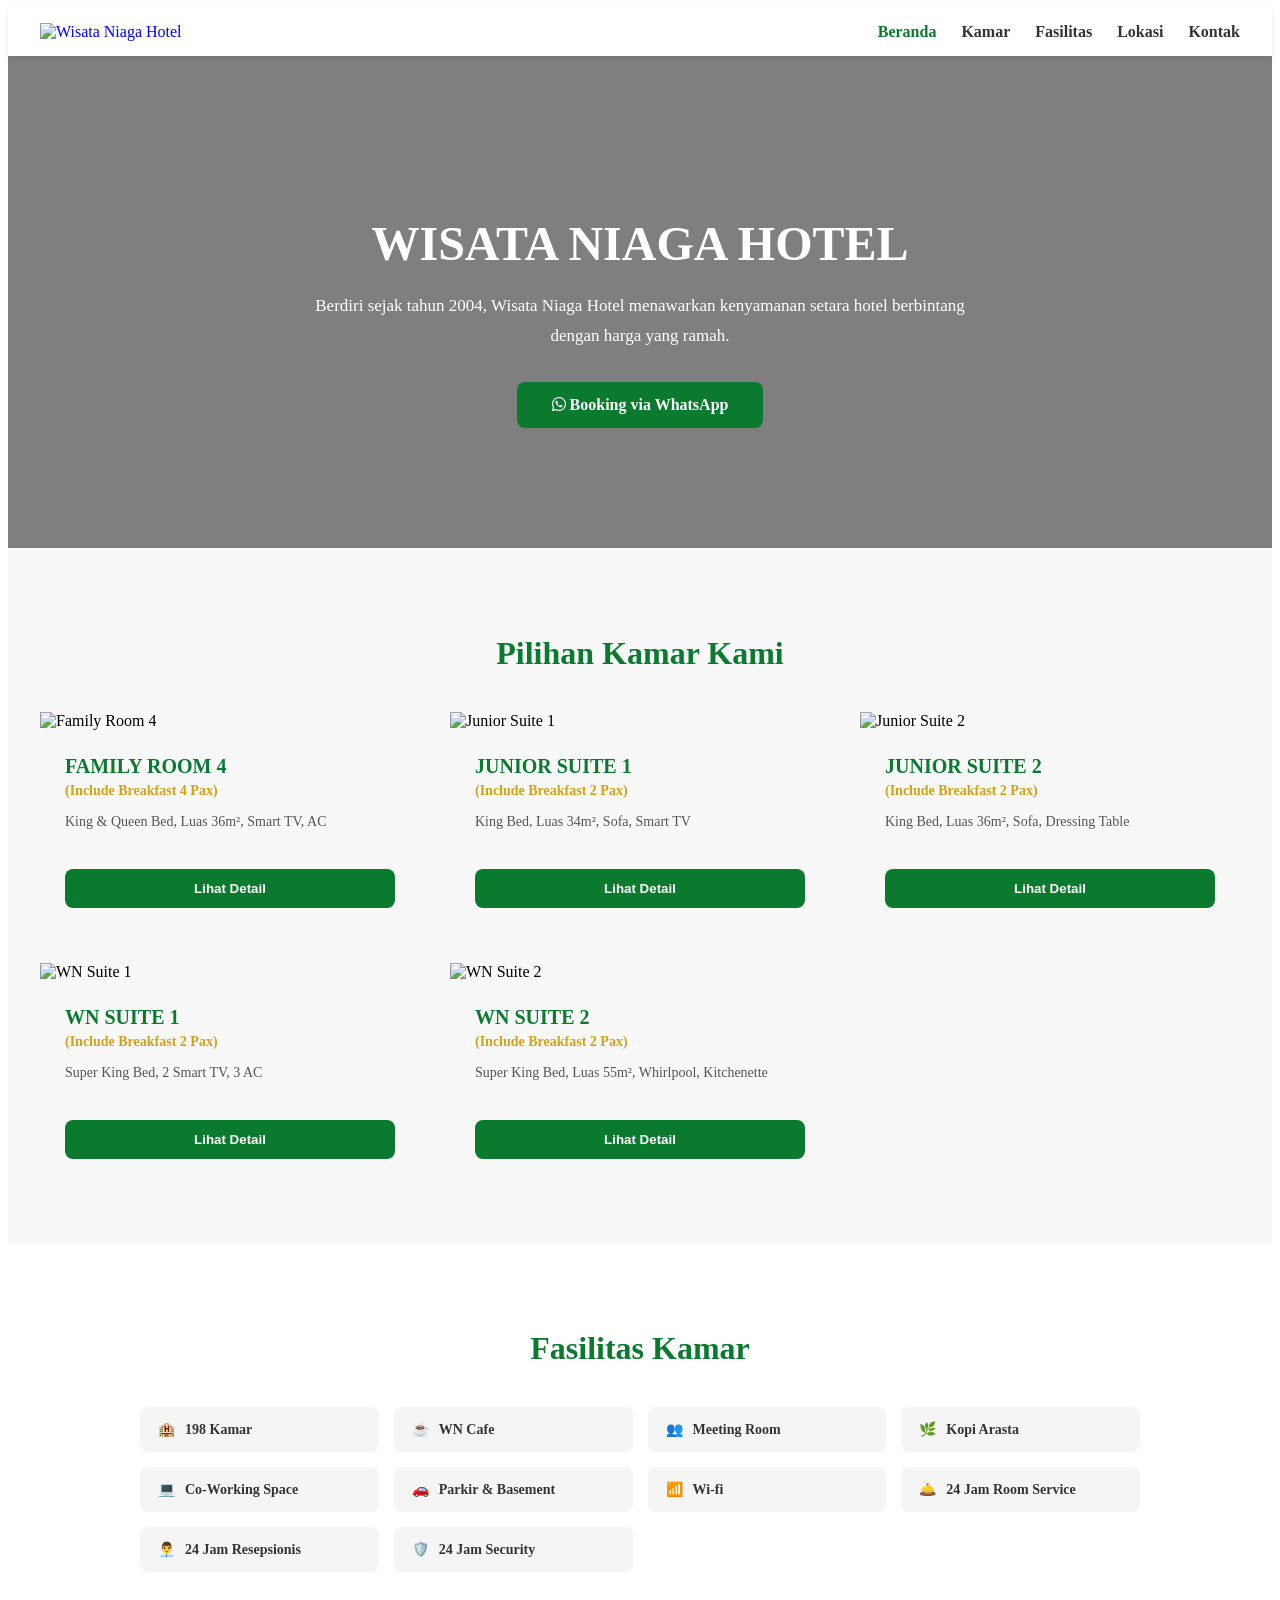
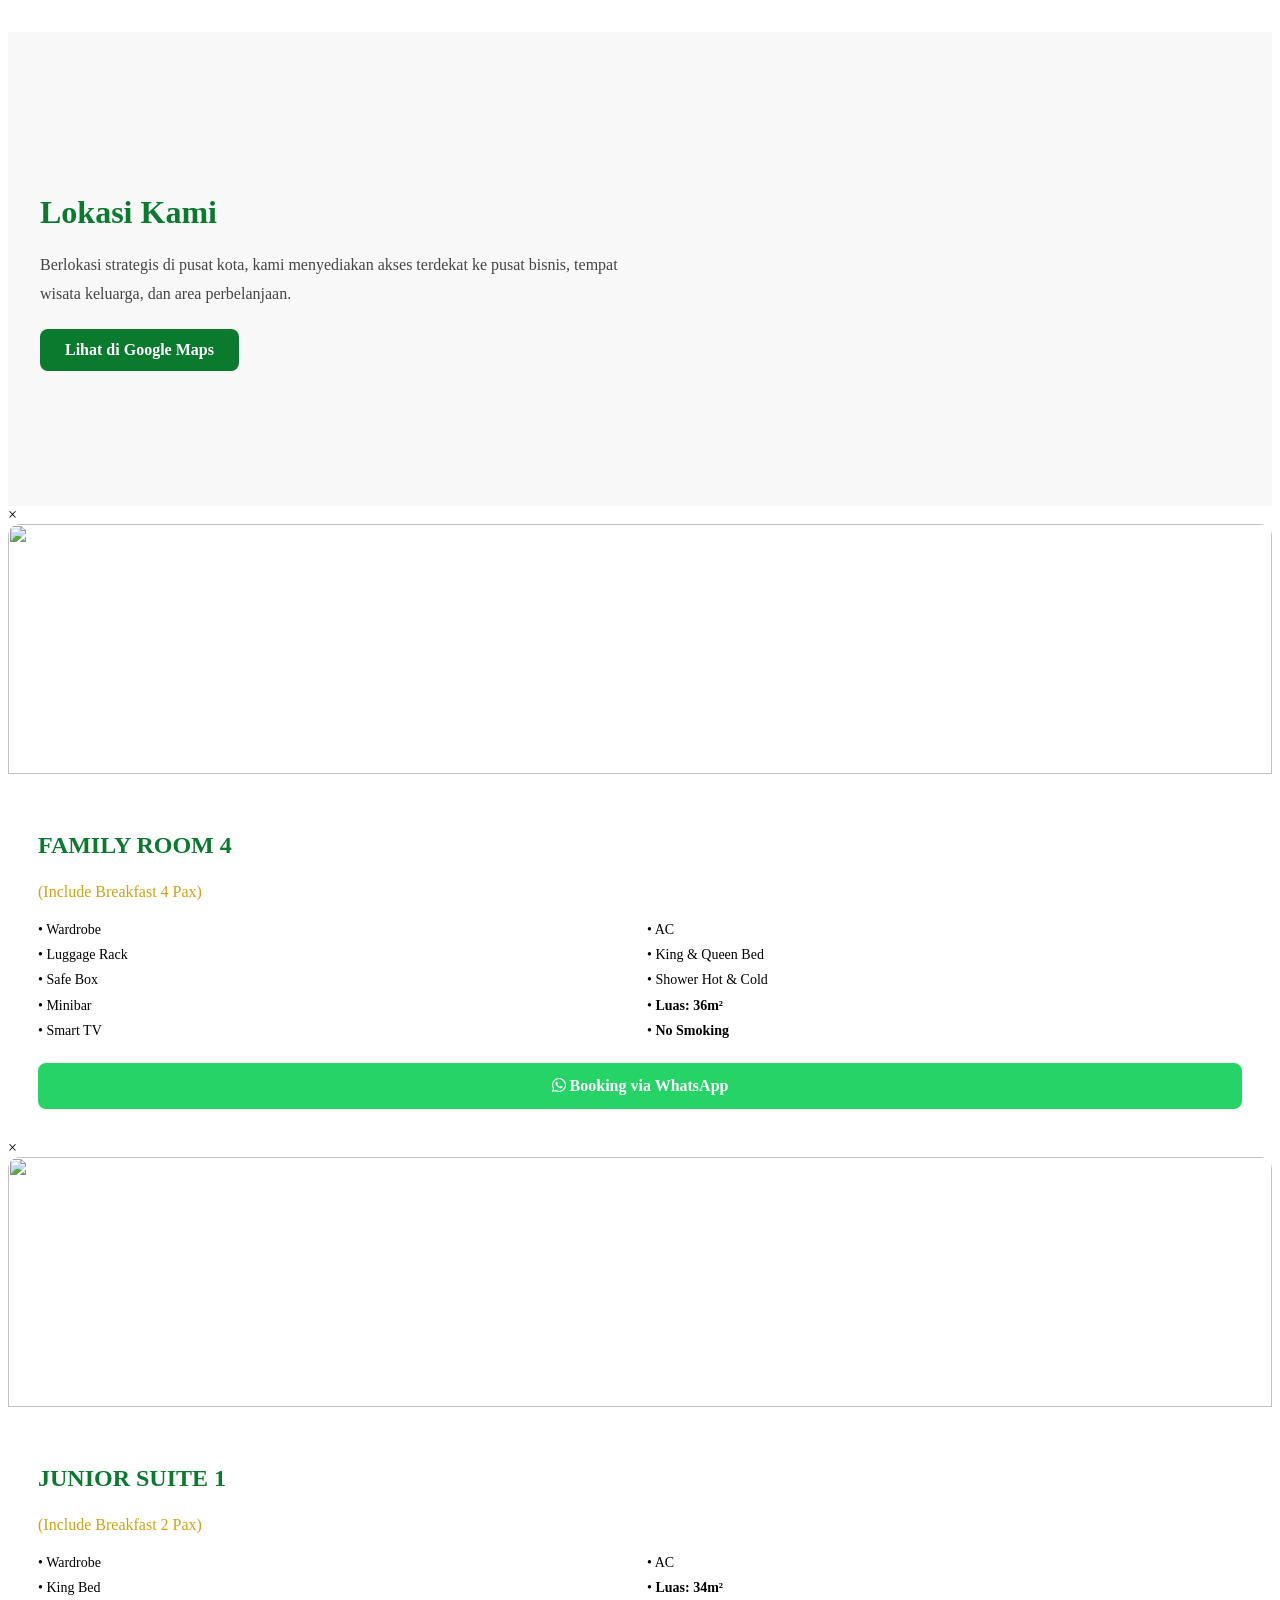
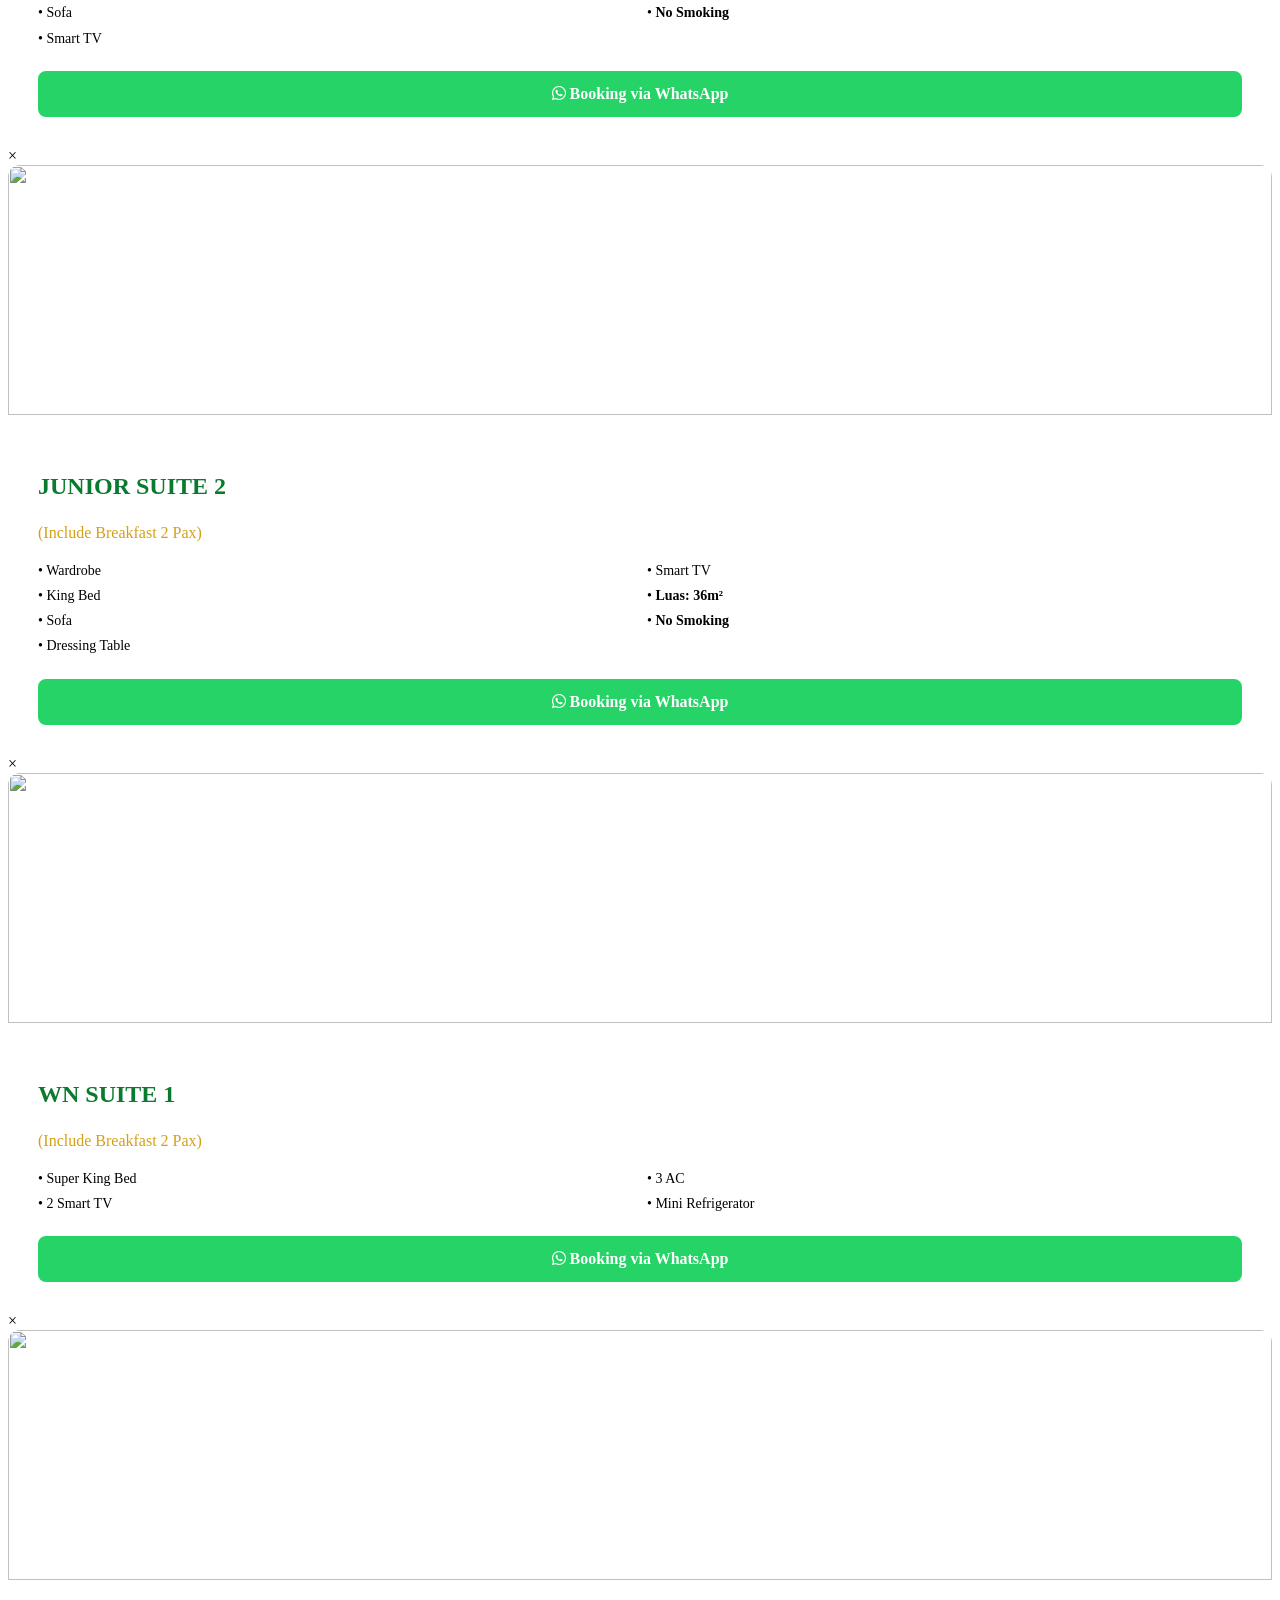
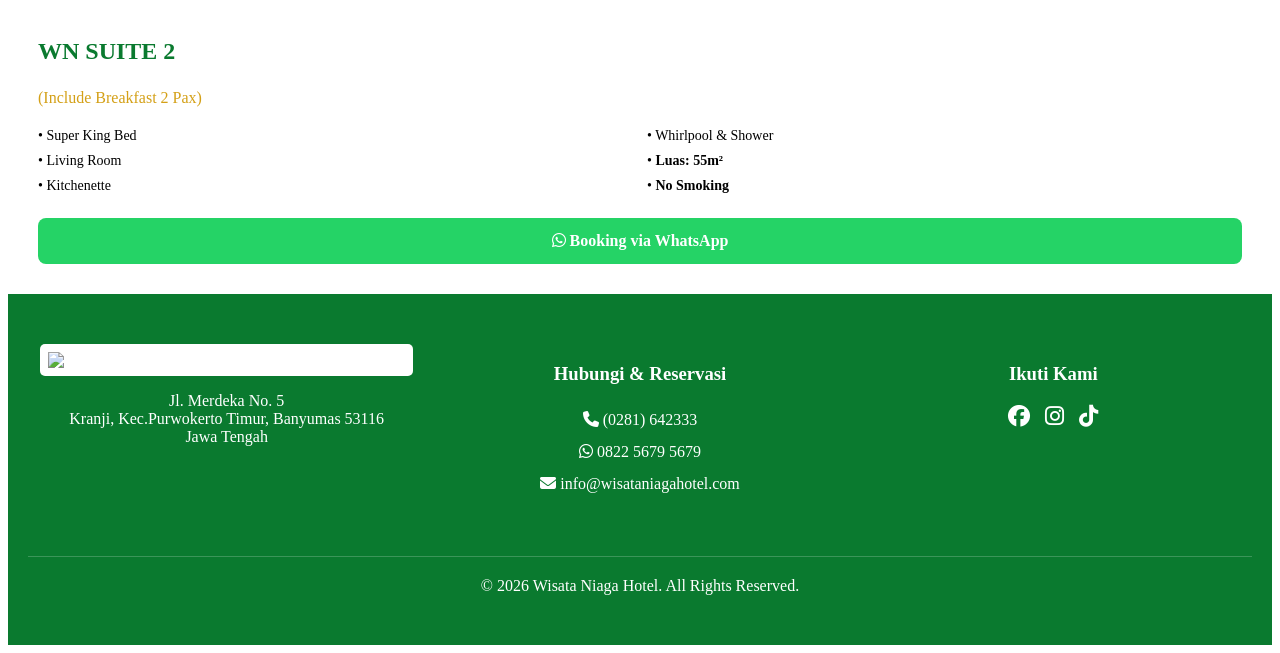
==== index.html @ e91b9d84 "Add files via upload" ====
<!DOCTYPE html>
<html lang="id">
<head>
<link rel="canonical" href="https://wisataniagahotel.com/" />
<meta name="description" content="Wisata Niaga Hotel Purwokerto - Penginapan nyaman di pusat kota. Booking langsung harga terbaik.">
<meta name="keywords" content="hotel purwokerto, penginapan purwokerto, wisata niaga hotel, hotel banyumas">
<meta name="geo.region" content="ID-JT" />
<meta name="geo.placename" content="Purwokerto, Banyumas" />
<meta charset="UTF-8">
<meta name="viewport" content="width=device-width, initial-scale=1.0">
<title>Wisata Niaga Hotel - Purwokerto</title>

<!-- CSS EXTERNAL -->
<link rel="stylesheet" href="css/style.css">
<link rel="stylesheet" href="https://cdnjs.cloudflare.com/ajax/libs/font-awesome/6.5.0/css/all.min.css">
<link href="https://fonts.googleapis.com/css2?family=Poppins:wght@400;600;700&display=swap" rel="stylesheet">

<script type="application/ld+json">
{
  "@context": "https://schema.org",
  "@type": "Hotel",
  "name": "Wisata Niaga Hotel",
  "url": "https://wisataniagahotel.com",
  "telephone": "+62-0281-642-333",
  "image": "https://wisataniagahotel.com/images/hero.jpg",
  "address": {
    "@type": "PostalAddress",
    "postalCode": "53116",
    "addressLocality": "Purwokerto",
    "addressRegion": "Banyumas",
    "addressCountry": "ID"
  }
}
</script>
</head>
<body>

<!-- HEADER -->
<header style="background:#fff; box-shadow:0 2px 5px rgba(0,0,0,0.1); padding:15px 20px; position:sticky; top:0; z-index:999;">
  <div style="max-width:1200px; margin:auto; display:flex; align-items:center; justify-content:space-between;">
    <a href="#beranda" style="display:flex; align-items:center; text-decoration:none;">
      <img src="images/logo-wisataniaga.png" alt="Wisata Niaga Hotel" style="max-height:55px;">
    </a>
    <nav style="display:flex; gap:25px; flex-wrap:wrap;">
      <a href="#beranda" style="color:#0a7a2f; text-decoration:none; font-weight:600;">Beranda</a>
      <a href="#kamar" style="color:#333; text-decoration:none; font-weight:600;">Kamar</a>
      <a href="#fasilitas" style="color:#333; text-decoration:none; font-weight:600;">Fasilitas</a>
      <a href="#lokasi" style="color:#333; text-decoration:none; font-weight:600;">Lokasi</a>
      <a href="#kontak" style="color:#333; text-decoration:none; font-weight:600;">Kontak</a>
    </nav>
  </div>
</header>

<!-- HERO -->
<section id="beranda" style="background:url('images/hero.jpg') center/cover no-repeat; padding:120px 20px; color:#fff; text-align:center; position:relative;">
  <div style="position:absolute; top:0; left:0; width:100%; height:100%; background:rgba(0,0,0,0.5);"></div>
  <div style="max-width:900px; margin:auto; position:relative; z-index:1;">
    <h1 style="font-size:48px; font-weight:800; margin-bottom:20px;">WISATA NIAGA HOTEL</h1>
    <p style="font-size:17px; line-height:1.8; margin-bottom:30px; max-width:700px; margin-left:auto; margin-right:auto;">
      Berdiri sejak tahun 2004, Wisata Niaga Hotel menawarkan kenyamanan setara hotel berbintang dengan harga yang ramah.
	</p>
    <a href="https://wa.me/6282256795679?text=Halo%20Wisata%20Niaga%20Hotel%2C%20saya%20mau%20booking%20kamar." 
       target="_blank" style="display:inline-block; background:#0a7a2f; color:#fff; padding:14px 35px; border-radius:8px; text-decoration:none; font-weight:700; font-size:16px;">
       <i class="fab fa-whatsapp"></i> Booking via WhatsApp
    </a>
  </div>
</section>

<!-- PILIHAN KAMAR -->
<section id="kamar" style="padding:60px 20px; background:#f8f8f8;">
  <div style="max-width:1200px; margin:auto;">
    <h2 style="text-align:center; color:#0a7a2f; font-size:32px; margin-bottom:40px; font-weight:700;">Pilihan Kamar Kami</h2>
    <div style="display:grid; grid-template-columns:repeat(auto-fit, minmax(280px, 1fr)); gap:30px;">
      
      <div class="room-card">
        <img src="images/kamar-family.jpg" alt="Family Room 4" style="width:100%; height:220px; object-fit:cover;">
        <div style="padding:25px; flex:1;"><h3 style="color:#0a7a2f; font-size:20px; margin:0 0 5px;">FAMILY ROOM 4</h3><p style="color:#d4a017; font-size:14px; margin:0 0 15px; font-weight:600;">(Include Breakfast 4 Pax)</p><p style="font-size:14px; color:#555;">King & Queen Bed, Luas 36m², Smart TV, AC</p></div>
        <div style="padding:0 25px 25px;"><button onclick="openPopup('popup-family')" style="width:100%; background:#0a7a2f; color:#fff; padding:12px; border:none; border-radius:8px; font-weight:700; cursor:pointer;">Lihat Detail</button></div>
      </div>

      <div class="room-card">
        <img src="images/kamar-junior1.jpg" alt="Junior Suite 1" style="width:100%; height:220px; object-fit:cover;">
        <div style="padding:25px; flex:1;"><h3 style="color:#0a7a2f; font-size:20px; margin:0 0 5px;">JUNIOR SUITE 1</h3><p style="color:#d4a017; font-size:14px; margin:0 0 15px; font-weight:600;">(Include Breakfast 2 Pax)</p><p style="font-size:14px; color:#555;">King Bed, Luas 34m², Sofa, Smart TV</p></div>
        <div style="padding:0 25px 25px;"><button onclick="openPopup('popup-junior1')" style="width:100%; background:#0a7a2f; color:#fff; padding:12px; border:none; border-radius:8px; font-weight:700; cursor:pointer;">Lihat Detail</button></div>
      </div>

      <div class="room-card">
        <img src="images/kamar-junior2.jpg" alt="Junior Suite 2" style="width:100%; height:220px; object-fit:cover;">
        <div style="padding:25px; flex:1;"><h3 style="color:#0a7a2f; font-size:20px; margin:0 0 5px;">JUNIOR SUITE 2</h3><p style="color:#d4a017; font-size:14px; margin:0 0 15px; font-weight:600;">(Include Breakfast 2 Pax)</p><p style="font-size:14px; color:#555;">King Bed, Luas 36m², Sofa, Dressing Table</p></div>
        <div style="padding:0 25px 25px;"><button onclick="openPopup('popup-junior2')" style="width:100%; background:#0a7a2f; color:#fff; padding:12px; border:none; border-radius:8px; font-weight:700; cursor:pointer;">Lihat Detail</button></div>
      </div>

      <div class="room-card">
        <img src="images/kamar-wnsuite.jpg" alt="WN Suite 1" style="width:100%; height:220px; object-fit:cover;">
        <div style="padding:25px; flex:1;"><h3 style="color:#0a7a2f; font-size:20px; margin:0 0 5px;">WN SUITE 1</h3><p style="color:#d4a017; font-size:14px; margin:0 0 15px; font-weight:600;">(Include Breakfast 2 Pax)</p><p style="font-size:14px; color:#555;">Super King Bed, 2 Smart TV, 3 AC</p></div>
        <div style="padding:0 25px 25px;"><button onclick="openPopup('popup-wnsuite')" style="width:100%; background:#0a7a2f; color:#fff; padding:12px; border:none; border-radius:8px; font-weight:700; cursor:pointer;">Lihat Detail</button></div>
      </div>

      <div class="room-card">
        <img src="images/kamar-wnsuite2.jpg" alt="WN Suite 2" style="width:100%; height:220px; object-fit:cover;">
        <div style="padding:25px; flex:1;"><h3 style="color:#0a7a2f; font-size:20px; margin:0 0 5px;">WN SUITE 2</h3><p style="color:#d4a017; font-size:14px; margin:0 0 15px; font-weight:600;">(Include Breakfast 2 Pax)</p><p style="font-size:14px; color:#555;">Super King Bed, Luas 55m², Whirlpool, Kitchenette</p></div>
        <div style="padding:0 25px 25px;"><button onclick="openPopup('popup-wnsuite2')" style="width:100%; background:#0a7a2f; color:#fff; padding:12px; border:none; border-radius:8px; font-weight:700; cursor:pointer;">Lihat Detail</button></div>
      </div>

    </div>
  </div>
</section>

<!-- FASILITAS -->
<section id="fasilitas" style="padding:60px 20px; background:#fff;">
  <div style="max-width:1000px; margin:auto;">
    <h2 style="text-align:center; color:#0a7a2f; font-size:32px; margin-bottom:40px; font-weight:700;">Fasilitas Kamar</h2>
    <div style="display:grid; grid-template-columns:repeat(4, 1fr); gap:15px;">
      <div style="display:flex; align-items:center; gap:10px; background:#f5f5f5; padding:14px 18px; border-radius:8px; font-size:14px; font-weight:600; color:#333;"><span>🏨</span> 198 Kamar</div>
      <div style="display:flex; align-items:center; gap:10px; background:#f5f5f5; padding:14px 18px; border-radius:8px; font-size:14px; font-weight:600; color:#333;"><span>☕</span> WN Cafe</div>
      <div style="display:flex; align-items:center; gap:10px; background:#f5f5f5; padding:14px 18px; border-radius:8px; font-size:14px; font-weight:600; color:#333;"><span>👥</span> Meeting Room</div>
      <div style="display:flex; align-items:center; gap:10px; background:#f5f5f5; padding:14px 18px; border-radius:8px; font-size:14px; font-weight:600; color:#333;"><span>🌿</span> Kopi Arasta</div>
      <div style="display:flex; align-items:center; gap:10px; background:#f5f5f5; padding:14px 18px; border-radius:8px; font-size:14px; font-weight:600; color:#333;"><span>💻</span> Co-Working Space</div>
      <div style="display:flex; align-items:center; gap:10px; background:#f5f5f5; padding:14px 18px; border-radius:8px; font-size:14px; font-weight:600; color:#333;"><span>🚗</span> Parkir & Basement</div>
      <div style="display:flex; align-items:center; gap:10px; background:#f5f5f5; padding:14px 18px; border-radius:8px; font-size:14px; font-weight:600; color:#333;"><span>📶</span> Wi-fi</div>
      <div style="display:flex; align-items:center; gap:10px; background:#f5f5f5; padding:14px 18px; border-radius:8px; font-size:14px; font-weight:600; color:#333;"><span>🛎️</span> 24 Jam Room Service</div>
      <div style="display:flex; align-items:center; gap:10px; background:#f5f5f5; padding:14px 18px; border-radius:8px; font-size:14px; font-weight:600; color:#333;"><span>👨‍💼</span> 24 Jam Resepsionis</div>
      <div style="display:flex; align-items:center; gap:10px; background:#f5f5f5; padding:14px 18px; border-radius:8px; font-size:14px; font-weight:600; color:#333;"><span>🛡️</span> 24 Jam Security</div>
    </div>
  </div>
</section>

<!-- LOKASI -->
<section id="lokasi" style="padding:60px 20px; background:#f8f8f8;">
  <div style="max-width:1200px; margin:auto; display:flex; align-items:center; gap:40px; flex-wrap:wrap;">
    <div style="flex:1; min-width:300px;">
      <h2 style="color:#0a7a2f; font-size:32px; margin-bottom:20px; font-weight:700;">Lokasi Kami</h2>
      <p style="color:#444; font-size:16px; line-height:1.8; margin-bottom:20px;">
        Berlokasi strategis di pusat kota, kami menyediakan akses terdekat ke pusat bisnis, tempat wisata keluarga, dan area perbelanjaan.
      </p>
      <a href="https://maps.google.com/?q=Wisata+Niaga+Hotel+Purwokerto" target="_blank" 
         style="display:inline-block; background:#0a7a2f; color:#fff; padding:12px 25px; border-radius:8px; text-decoration:none; font-weight:700;">Lihat di Google Maps</a>
    </div>
    <div style="flex:1; min-width:300px;">
      <iframe 
        src="https://www.google.com/maps/embed?pb=!1m18!1m12!1m3!1d3956.361108291931!2d109.23670399999!3d-7.4252298!2m3!1f0!2f0!3f0!3m2!1i1024!2i768!4f13.1!3m3!1m2!1s0x2e655e8838fc674f%3A0xc37196ebd9e1387b!2sWisata%20Niaga%20Hotel!5e0!3m2!1sen!2sid!4v1784029797541!5m2!1sen!2sid" 
        width="100%" height="350" style="border:0; border-radius:12px;" allowfullscreen loading="lazy">
      </iframe>
    </div>
  </div>
</section>

<!-- POPUP KAMAR -->
<div id="popup-family" class="room-popup"><div class="room-popup-content"><span class="close-btn" onclick="closePopup('popup-family')">&times;</span><img src="images/kamar-family.jpg" style="width:100%; height:250px; object-fit:cover; border-radius:12px 12px 0 0;"><div style="padding:30px;"><h3 style="color:#0a7a2f; font-size:24px;">FAMILY ROOM 4</h3><p style="color:#d4a017;">(Include Breakfast 4 Pax)</p><ul style="list-style:none; padding:0; columns:2; font-size:14px; line-height:1.8;"><li>• Wardrobe</li><li>• Luggage Rack</li><li>• Safe Box</li><li>• Minibar</li><li>• Smart TV</li><li>• AC</li><li>• King & Queen Bed</li><li>• Shower Hot & Cold</li><li>• <b>Luas: 36m²</b></li><li>• <b>No Smoking</b></li></ul><a href="https://wa.me/6282256795679?text=Booking%20FAMILY%20ROOM%204" target="_blank" style="display:block; text-align:center; background:#25D366; color:#fff; padding:14px; border-radius:8px; text-decoration:none; font-weight:700; margin-top:20px;"><i class="fab fa-whatsapp"></i> Booking via WhatsApp</a></div></div></div>

<div id="popup-junior1" class="room-popup"><div class="room-popup-content"><span class="close-btn" onclick="closePopup('popup-junior1')">&times;</span><img src="images/kamar-junior1.jpg" style="width:100%; height:250px; object-fit:cover; border-radius:12px 12px 0 0;"><div style="padding:30px;"><h3 style="color:#0a7a2f; font-size:24px;">JUNIOR SUITE 1</h3><p style="color:#d4a017;">(Include Breakfast 2 Pax)</p><ul style="list-style:none; padding:0; columns:2; font-size:14px; line-height:1.8;"><li>• Wardrobe</li><li>• King Bed</li><li>• Sofa</li><li>• Smart TV</li><li>• AC</li><li>• <b>Luas: 34m²</b></li><li>• <b>No Smoking</b></li></ul><a href="https://wa.me/6282256795679?text=Booking%20JUNIOR%20SUITE%201" target="_blank" style="display:block; text-align:center; background:#25D366; color:#fff; padding:14px; border-radius:8px; text-decoration:none; font-weight:700; margin-top:20px;"><i class="fab fa-whatsapp"></i> Booking via WhatsApp</a></div></div></div>

<div id="popup-junior2" class="room-popup"><div class="room-popup-content"><span class="close-btn" onclick="closePopup('popup-junior2')">&times;</span><img src="images/kamar-junior2.jpg" style="width:100%; height:250px; object-fit:cover; border-radius:12px 12px 0 0;"><div style="padding:30px;"><h3 style="color:#0a7a2f; font-size:24px;">JUNIOR SUITE 2</h3><p style="color:#d4a017;">(Include Breakfast 2 Pax)</p><ul style="list-style:none; padding:0; columns:2; font-size:14px; line-height:1.8;"><li>• Wardrobe</li><li>• King Bed</li><li>• Sofa</li><li>• Dressing Table</li><li>• Smart TV</li><li>• <b>Luas: 36m²</b></li><li>• <b>No Smoking</b></li></ul><a href="https://wa.me/6282256795679?text=Booking%20JUNIOR%20SUITE%202" target="_blank" style="display:block; text-align:center; background:#25D366; color:#fff; padding:14px; border-radius:8px; text-decoration:none; font-weight:700; margin-top:20px;"><i class="fab fa-whatsapp"></i> Booking via WhatsApp</a></div></div></div>

<div id="popup-wnsuite" class="room-popup"><div class="room-popup-content"><span class="close-btn" onclick="closePopup('popup-wnsuite')">&times;</span><img src="images/kamar-wnsuite.jpg" style="width:100%; height:250px; object-fit:cover; border-radius:12px 12px 0 0;"><div style="padding:30px;"><h3 style="color:#0a7a2f; font-size:24px;">WN SUITE 1</h3><p style="color:#d4a017;">(Include Breakfast 2 Pax)</p><ul style="list-style:none; padding:0; columns:2; font-size:14px; line-height:1.8;"><li>• Super King Bed</li><li>• 2 Smart TV</li><li>• 3 AC</li><li>• Mini Refrigerator</li></ul><a href="https://wa.me/6282256795679?text=Booking%20WN%20SUITE%201" target="_blank" style="display:block; text-align:center; background:#25D366; color:#fff; padding:14px; border-radius:8px; text-decoration:none; font-weight:700; margin-top:20px;"><i class="fab fa-whatsapp"></i> Booking via WhatsApp</a></div></div></div>

<div id="popup-wnsuite2" class="room-popup"><div class="room-popup-content"><span class="close-btn" onclick="closePopup('popup-wnsuite2')">&times;</span><img src="images/kamar-wnsuite2.jpg" style="width:100%; height:250px; object-fit:cover; border-radius:12px 12px 0 0;"><div style="padding:30px;"><h3 style="color:#0a7a2f; font-size:24px;">WN SUITE 2</h3><p style="color:#d4a017;">(Include Breakfast 2 Pax)</p><ul style="list-style:none; padding:0; columns:2; font-size:14px; line-height:1.8;"><li>• Super King Bed</li><li>• Living Room</li><li>• Kitchenette</li><li>• Whirlpool & Shower</li><li>• <b>Luas: 55m²</b></li><li>• <b>No Smoking</b></li></ul><a href="https://wa.me/6282256795679?text=Booking%20WN%20SUITE%202" target="_blank" style="display:block; text-align:center; background:#25D366; color:#fff; padding:14px; border-radius:8px; text-decoration:none; font-weight:700; margin-top:20px;"><i class="fab fa-whatsapp"></i> Booking via WhatsApp</a></div></div></div>

<!-- FOOTER -->
<footer id="kontak" style="background:#0a7a2f; color:#fff; padding:50px 20px; text-align:center;">
  <div style="max-width:1200px; margin:auto; display:grid; grid-template-columns:repeat(auto-fit, minmax(250px, 1fr)); gap:40px; text-align:center;">
    <div>
      <img src="images/logo-wisataniaga.png" style="max-height:60px; margin:0 auto 15px; background:#fff; padding:8px; border-radius:5px; display:block;">
      <p>Jl. Merdeka No. 5<br>Kranji, Kec.Purwokerto Timur, Banyumas 53116<br>Jawa Tengah</p>
    </div>
    <div>
      <h3>Hubungi & Reservasi</h3>
      <p style="line-height:2;">
        <a href="tel:0281642333" style="color:#fff; text-decoration:none;"><i class="fas fa-phone"></i> (0281) 642333</a><br>
        <a href="https://wa.me/6282256795679?text=Halo%20Wisata%20Niaga%20Hotel" target="_blank" style="color:#fff; text-decoration:none;"><i class="fab fa-whatsapp"></i> 0822 5679 5679</a><br>
        <a href="mailto:info@wisataniagahotel.com" style="color:#fff; text-decoration:none;"><i class="fas fa-envelope"></i> info@wisataniagahotel.com</a>
      </p>
    </div>
    <div>
      <h3>Ikuti Kami</h3>
      <div style="display:flex; gap:15px; font-size:22px; justify-content:center;">
        <a href="https://www.facebook.com/share/18c9C1SMeD/" style="color:#fff;"><i class="fab fa-facebook"></i></a>
        <a href="https://www.instagram.com/wisataniagahotel?igsh=YXFkb3g4OTduOTZk" style="color:#fff;"><i class="fab fa-instagram"></i></a>
        <a href="https://www.tiktok.com/@wisataniaga.hotel" style="color:#fff;"><i class="fab fa-tiktok"></i></a>
      </div>
    </div>
  </div>
  <div style="text-align:center; margin-top:40px; padding-top:20px; border-top:1px solid rgba(255,255,255,0.2);">© 2026 Wisata Niaga Hotel. All Rights Reserved.</div>
</footer>

<!-- SCRIPT -->
<script>
function openPopup(id) { 
  document.getElementById(id).classList.add('active'); 
  document.body.style.overflow='hidden'; 
}
function closePopup(id) { 
  document.getElementById(id).classList.remove('active'); 
  document.body.style.overflow='auto'; 
}
window.onclick = function(event) { 
  if (event.target.classList.contains('room-popup')) { 
    event.target.classList.remove('active'); 
    document.body.style.overflow='auto'; 
  }
}
</script>
</body>
</html>
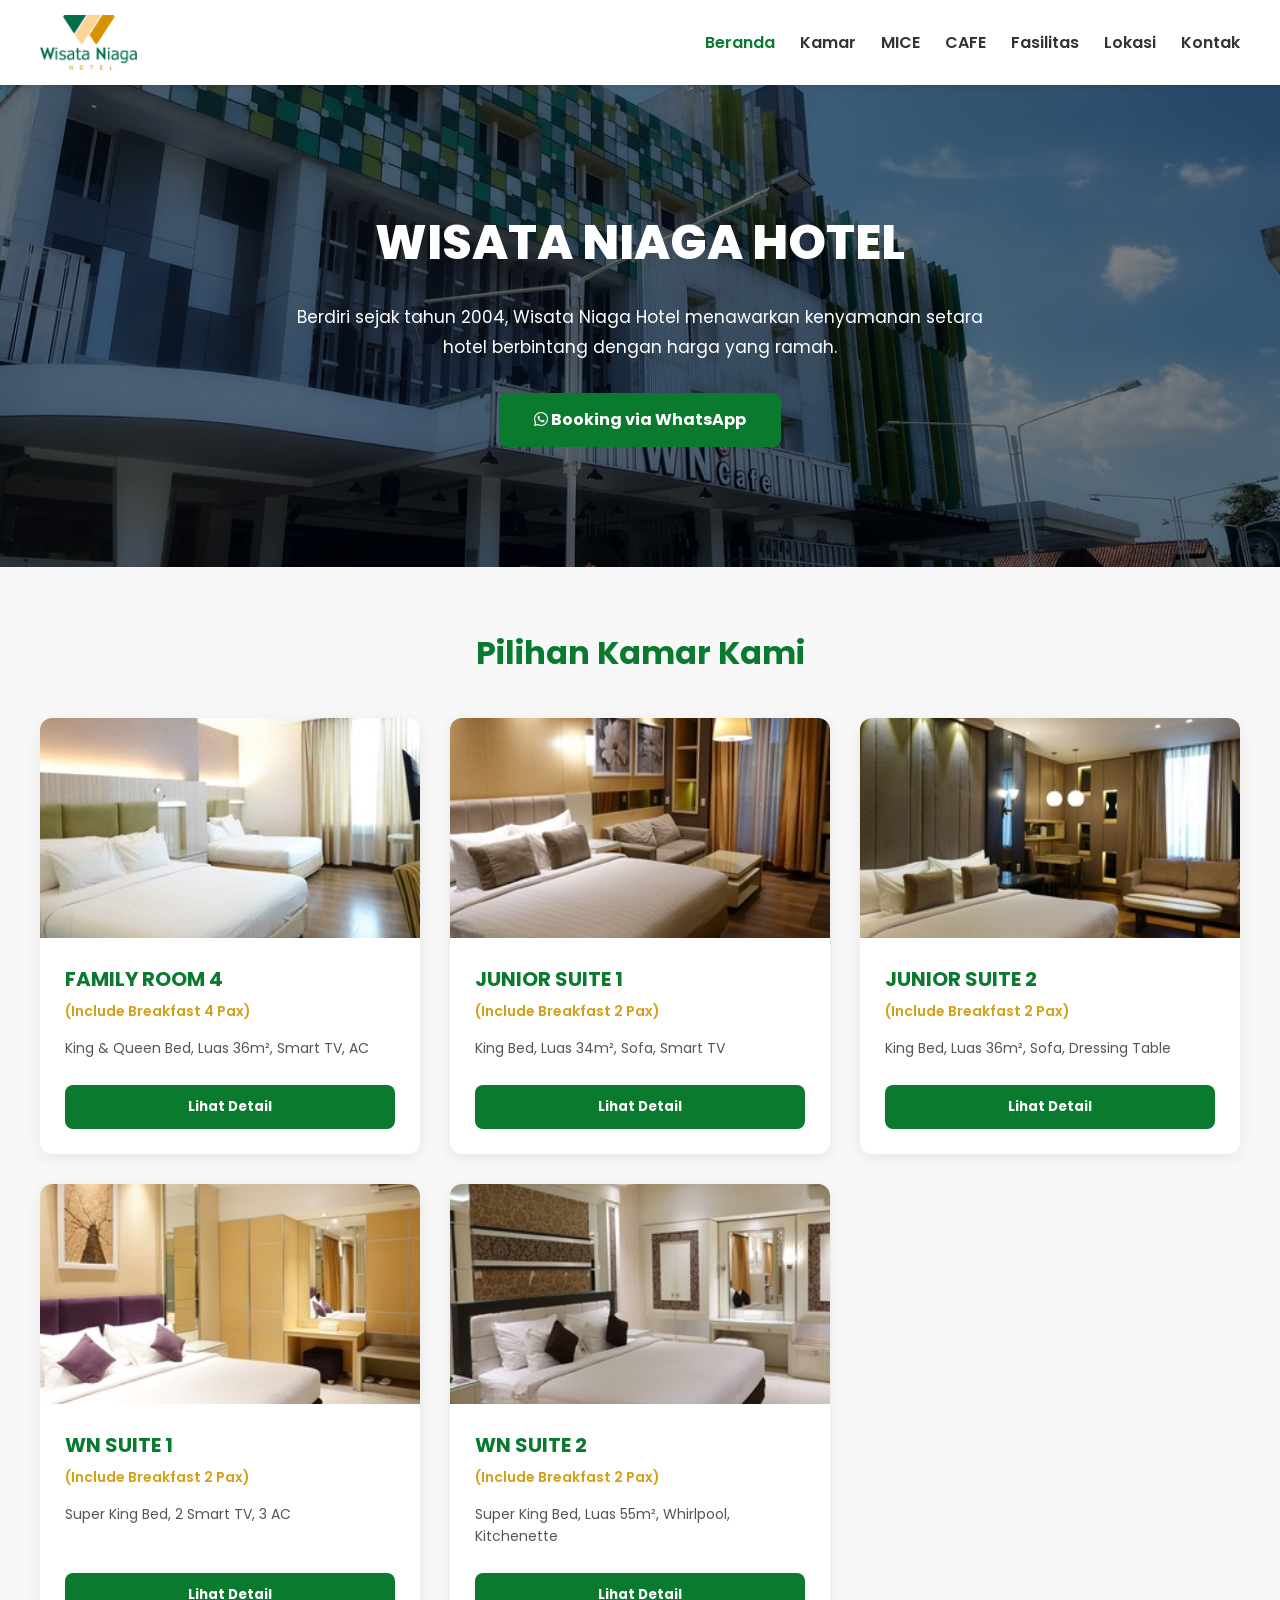
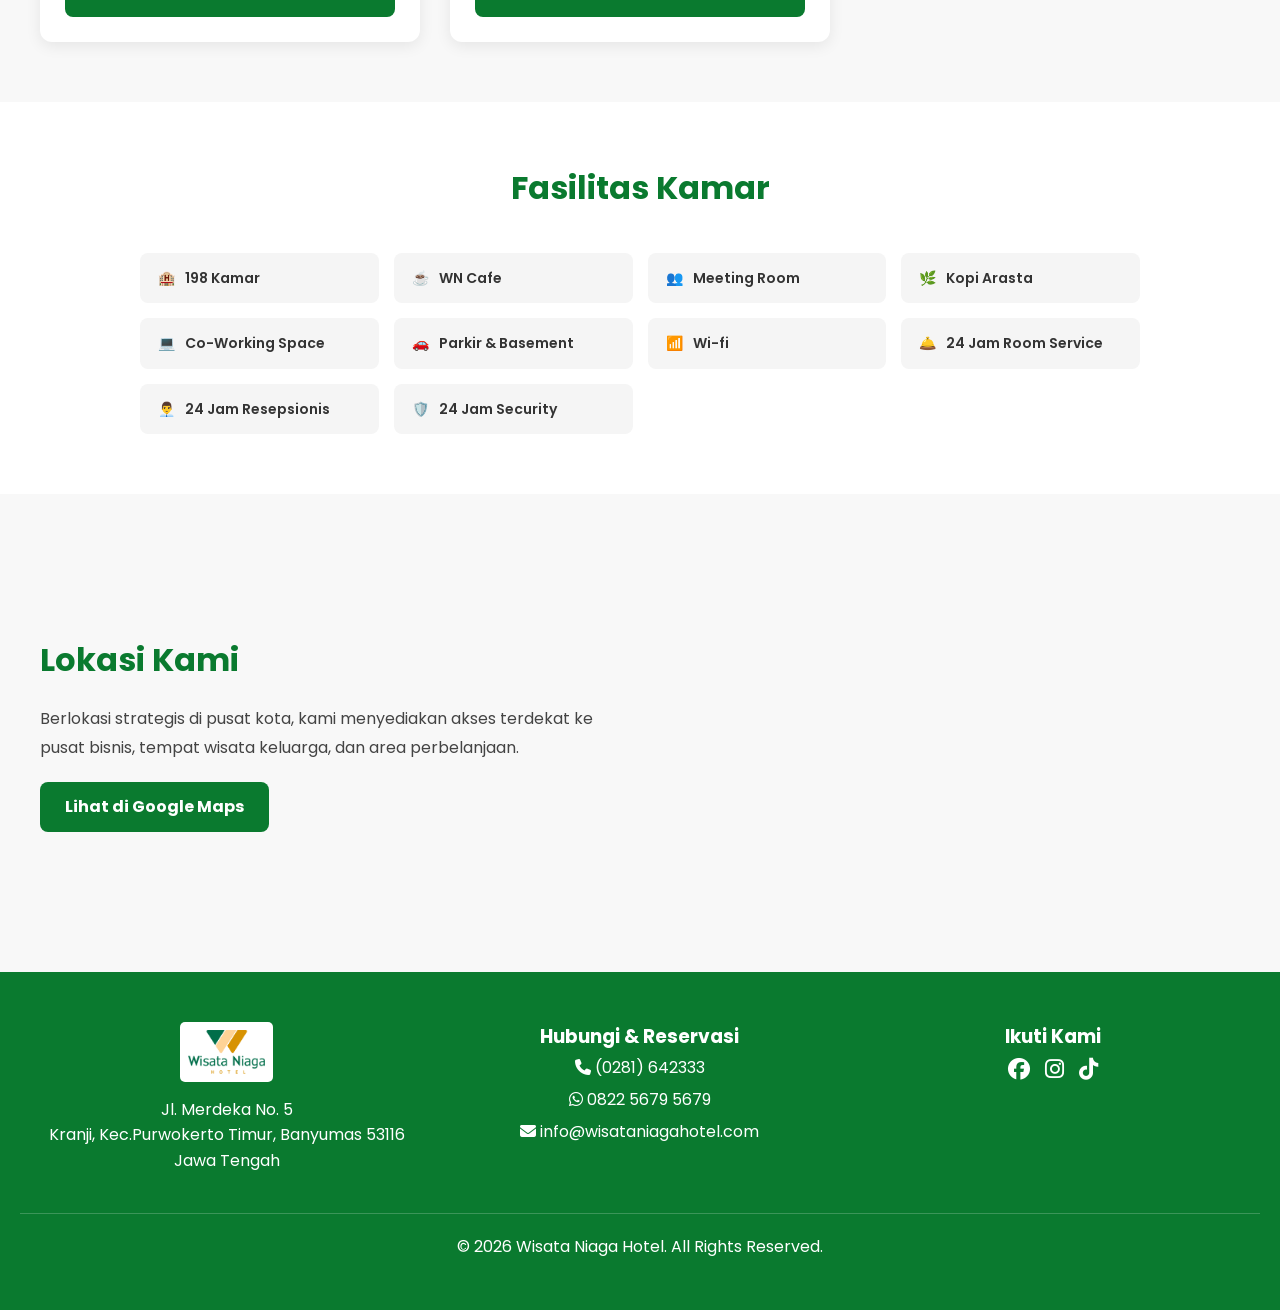
==== commit 572ba54e: "Add files via upload" ====
--- a/index.html
+++ b/index.html
@@ -44,6 +44,8 @@
     <nav style="display:flex; gap:25px; flex-wrap:wrap;">
       <a href="#beranda" style="color:#0a7a2f; text-decoration:none; font-weight:600;">Beranda</a>
       <a href="#kamar" style="color:#333; text-decoration:none; font-weight:600;">Kamar</a>
+      <a href="mice.html" style="color:#333; text-decoration:none; font-weight:600;">MICE</a>
+      <a href="cafe.html" style="color:#333; text-decoration:none; font-weight:600;">CAFE</a>
       <a href="#fasilitas" style="color:#333; text-decoration:none; font-weight:600;">Fasilitas</a>
       <a href="#lokasi" style="color:#333; text-decoration:none; font-weight:600;">Lokasi</a>
       <a href="#kontak" style="color:#333; text-decoration:none; font-weight:600;">Kontak</a>
--- a/css/style.css
+++ b/css/style.css
@@ -0,0 +1,50 @@
+/* VARIABEL WARNA */
+:root{
+  --hijau: #16a34a;
+  --hijau-tua: #0a7a2f;
+  --krem: #fefce8;
+  --abu: #475569;
+}
+
+*{margin:0;padding:0;box-sizing:border-box;font-family:'Poppins', sans-serif;}
+body{color:var(--abu);line-height:1.6;background:#fff;}
+.container{width:90%;max-width:1200px;margin:0 auto;}
+
+/* STYLE UNTUK INDEX.HTML YANG BARU */
+html { scroll-behavior: smooth; }
+
+.room-card { 
+  background:#fff; 
+  border-radius:12px; 
+  box-shadow:0 4px 15px rgba(0,0,0,0.08); 
+  overflow:hidden; 
+  display:flex; 
+  flex-direction:column; 
+  transition:0.3s; 
+}
+.room-card:hover { transform:translateY(-5px); }
+
+.room-popup { 
+  display:none; 
+  position:fixed; 
+  top:0; 
+  left:0; 
+  width:100%; 
+  height:100%; 
+  background:rgba(0,0,0,0.7); 
+  z-index:9999; 
+  align-items:center; 
+  justify-content:center; 
+  padding:20px; 
+}
+.room-popup.active { display:flex; }
+.room-popup-content { background:#fff; border-radius:12px; max-width:600px; width:100%; max-height:90vh; overflow-y:auto; position:relative; }
+.close-btn { position:absolute; top:15px; right:20px; font-size:28px; color:#999; cursor:pointer; }
+.close-btn:hover { color:var(--hijau-tua); }
+
+@media(max-width:992px){ 
+  #fasilitas div[style*="grid-template-columns"]{ grid-template-columns:repeat(2, 1fr) !important; }
+}
+@media(max-width:600px){ 
+  #fasilitas div[style*="grid-template-columns"]{ grid-template-columns:1fr !important; }
+}
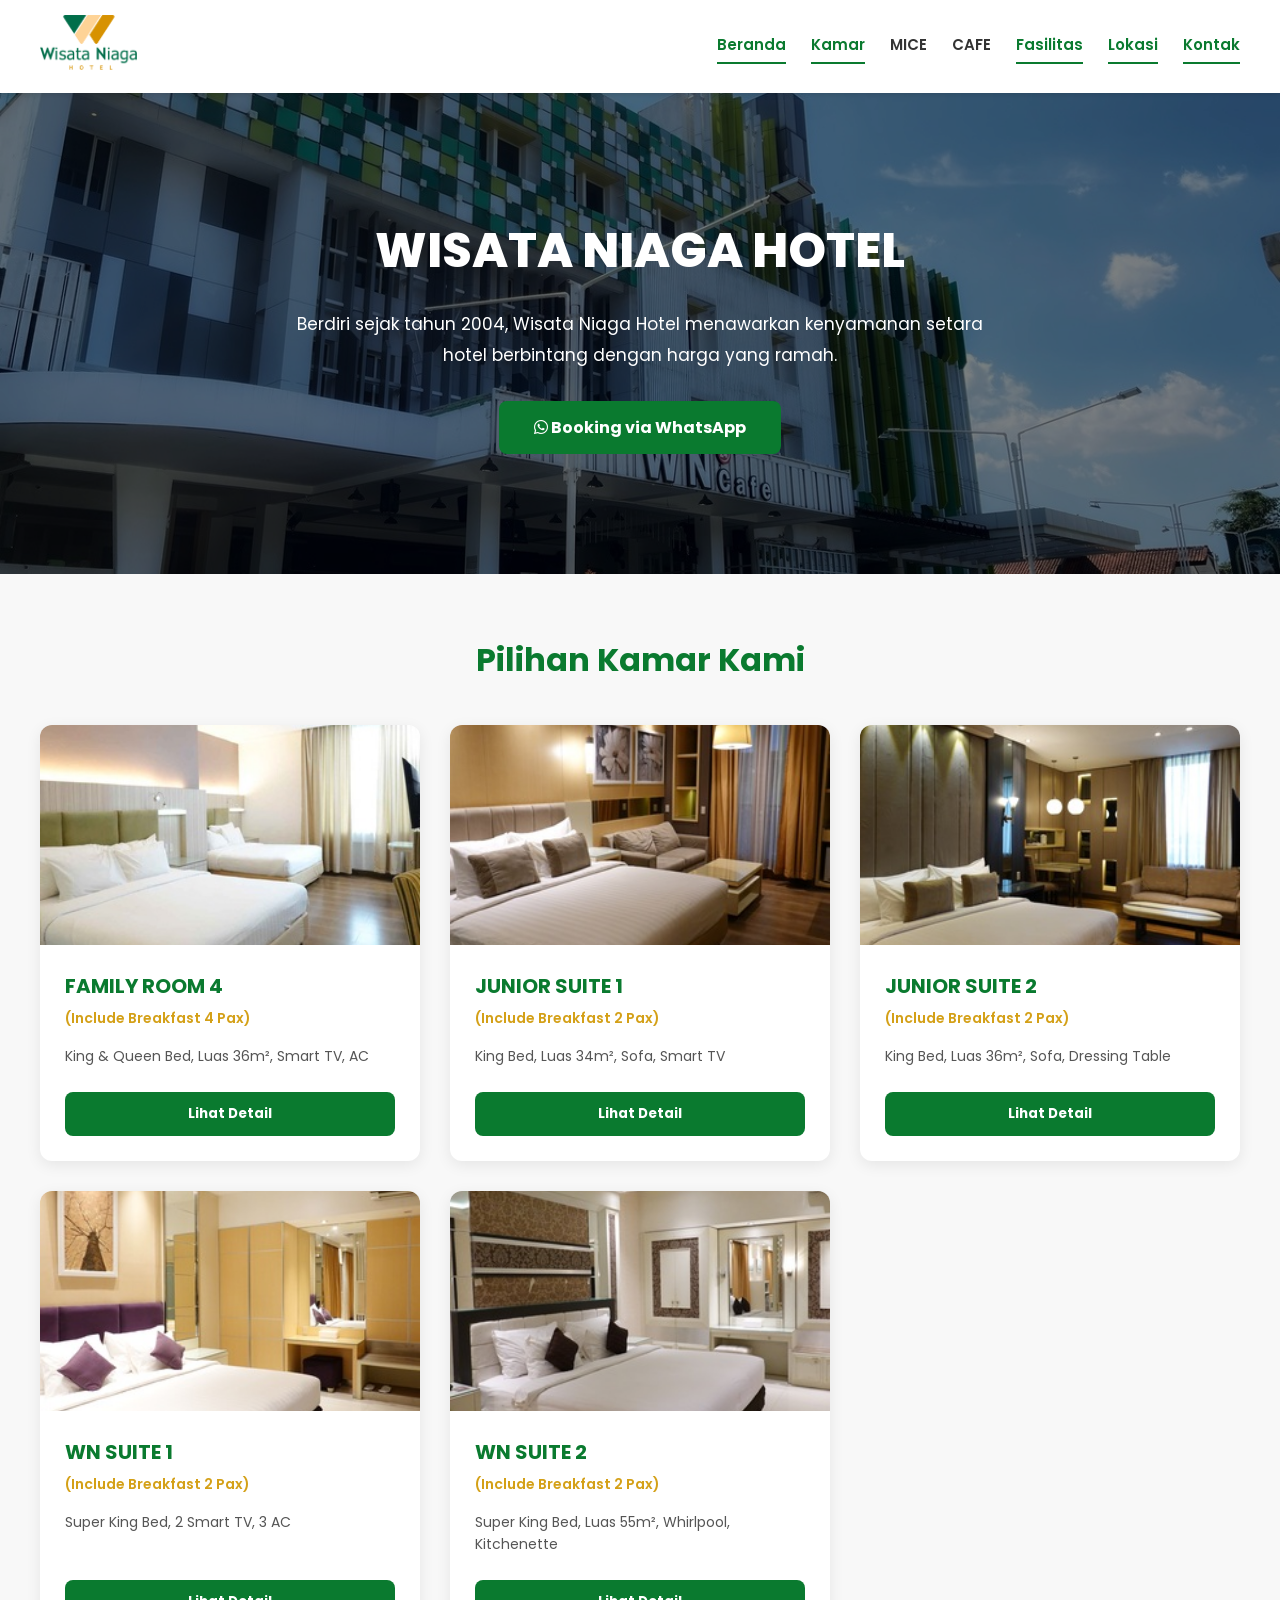
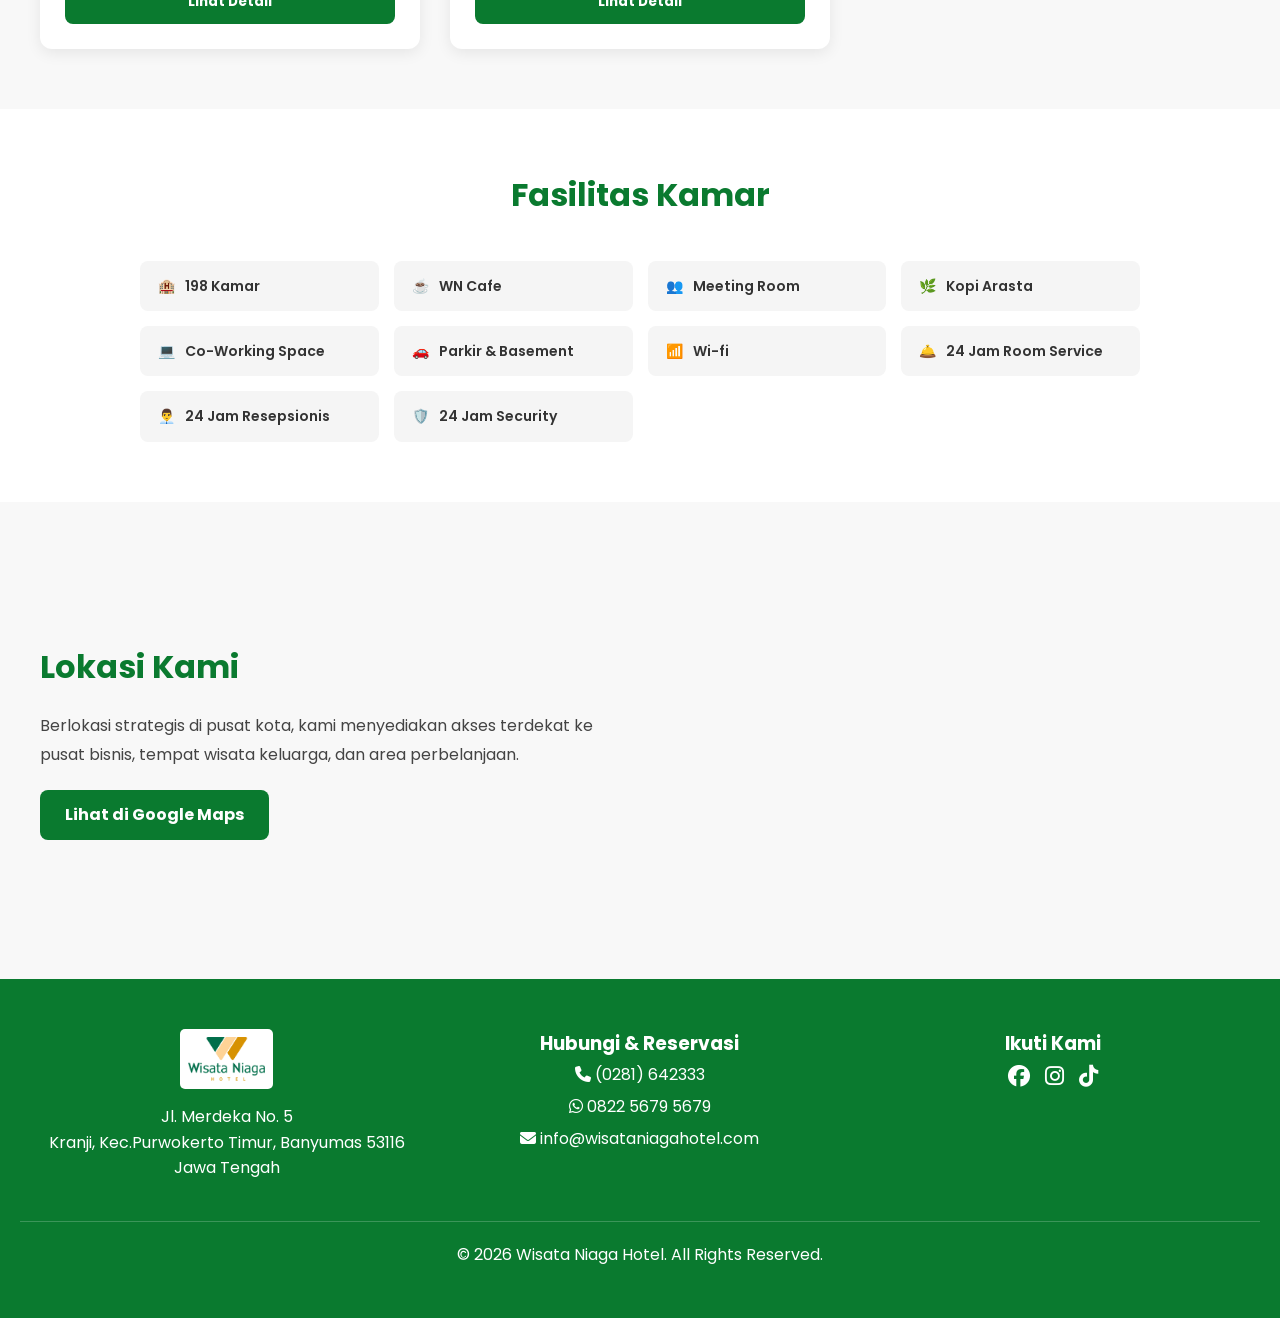
==== commit 54c8c41d: "Add files via upload" ====
--- a/index.html
+++ b/index.html
@@ -38,20 +38,98 @@
 <!-- HEADER -->
 <header style="background:#fff; box-shadow:0 2px 5px rgba(0,0,0,0.1); padding:15px 20px; position:sticky; top:0; z-index:999;">
   <div style="max-width:1200px; margin:auto; display:flex; align-items:center; justify-content:space-between;">
-    <a href="#beranda" style="display:flex; align-items:center; text-decoration:none;">
+
+    <!-- LOGO -->
+    <a href="index.html">
       <img src="images/logo-wisataniaga.png" alt="Wisata Niaga Hotel" style="max-height:55px;">
     </a>
-    <nav style="display:flex; gap:25px; flex-wrap:wrap;">
-      <a href="#beranda" style="color:#0a7a2f; text-decoration:none; font-weight:600;">Beranda</a>
-      <a href="#kamar" style="color:#333; text-decoration:none; font-weight:600;">Kamar</a>
-      <a href="mice.html" style="color:#333; text-decoration:none; font-weight:600;">MICE</a>
-      <a href="cafe.html" style="color:#333; text-decoration:none; font-weight:600;">CAFE</a>
-      <a href="#fasilitas" style="color:#333; text-decoration:none; font-weight:600;">Fasilitas</a>
-      <a href="#lokasi" style="color:#333; text-decoration:none; font-weight:600;">Lokasi</a>
-      <a href="#kontak" style="color:#333; text-decoration:none; font-weight:600;">Kontak</a>
+
+    <!-- TOMBOL HAMBURGER - MUNCUL DI HP -->
+    <div class="menu-toggle" onclick="toggleMenu()" style="display:none; font-size:28px; color:#0a7a2f; cursor:pointer;">
+      <i class="fas fa-bars"></i>
+    </div>
+
+    <!-- MENU NAVIGASI -->
+    <nav id="navbar">
+      <a href="index.html">Beranda</a>
+      <a href="index.html#kamar">Kamar</a>
+      <a href="mice.html">MICE</a>
+      <a href="cafe.html">CAFE</a>
+      <a href="index.html#fasilitas">Fasilitas</a>
+      <a href="index.html#lokasi">Lokasi</a>
+      <a href="index.html#kontak">Kontak</a>
     </nav>
   </div>
 </header>
+
+<style>
+  /* STYLE MENU DESKTOP */
+  #navbar { display:flex; gap:25px; }
+  #navbar a { color:#333; text-decoration:none; font-weight:600; font-size:15px; transition:0.3s; padding:5px 0; }
+  #navbar a:hover { color:#0a7a2f; }
+  #navbar a.active { color:#0a7a2f; border-bottom:2px solid #0a7a2f; } /* MENU AKTIF */
+
+  /* STYLE MENU HP */
+  @media (max-width: 992px) {
+   .menu-toggle { display:block!important; } /* Tampilkan 3 garis */
+
+    #navbar {
+      display:none; /* Sembunyikan dulu */
+      flex-direction:column;
+      position:absolute;
+      top:85px; /* Dibawah header */
+      left:0;
+      width:100%;
+      background:#fff;
+      box-shadow:0 4px 10px rgba(0,0,0,0.1);
+      padding:10px 0;
+      text-align:center;
+      animation: slideDown 0.3s ease;
+    }
+    #navbar.active { display:flex; } /* Muncul kalau diklik */
+    #navbar a { padding:14px 0; border-bottom:1px solid #f0f0f0; }
+    #navbar a.active { border-bottom:1px solid #0a7a2f; background:#f0fff4; } /* MENU AKTIF DI HP */
+    #navbar a:last-child { border-bottom:none; }
+  }
+
+  @keyframes slideDown {
+    from { opacity:0; transform: translateY(-10px); }
+    to { opacity:1; transform: translateY(0); }
+  }
+</style>
+
+<script>
+  function toggleMenu() {
+    document.getElementById("navbar").classList.toggle("active");
+  }
+  function closeMenu() {
+    document.getElementById("navbar").classList.remove("active");
+  }
+
+  // 1. AUTO ACTIVE MENU BERDASARKAN HALAMAN
+  document.addEventListener('DOMContentLoaded', function() {
+    const links = document.querySelectorAll('#navbar a');
+    const currentUrl = window.location.pathname.split('/').pop(); // ambil nama file: index.html
+
+    links.forEach(link => {
+      const linkUrl = link.getAttribute('href').split('/').pop().split('#')[0]; // ambil nama file dari href
+      if (linkUrl === currentUrl || (currentUrl === '' && linkUrl === 'index.html')) {
+        link.classList.add('active');
+      }
+      // Tambah onclick untuk close menu di HP
+      link.setAttribute('onclick', 'closeMenu()');
+    });
+  });
+
+  // 2. TUTUP MENU KALAU KLIK DI LUAR
+  document.addEventListener('click', function(event) {
+    const navbar = document.getElementById('navbar');
+    const toggle = document.querySelector('.menu-toggle');
+    if (!navbar.contains(event.target) &&!toggle.contains(event.target)) {
+      navbar.classList.remove('active');
+    }
+  });
+</script>
 
 <!-- HERO -->
 <section id="beranda" style="background:url('images/hero.jpg') center/cover no-repeat; padding:120px 20px; color:#fff; text-align:center; position:relative;">
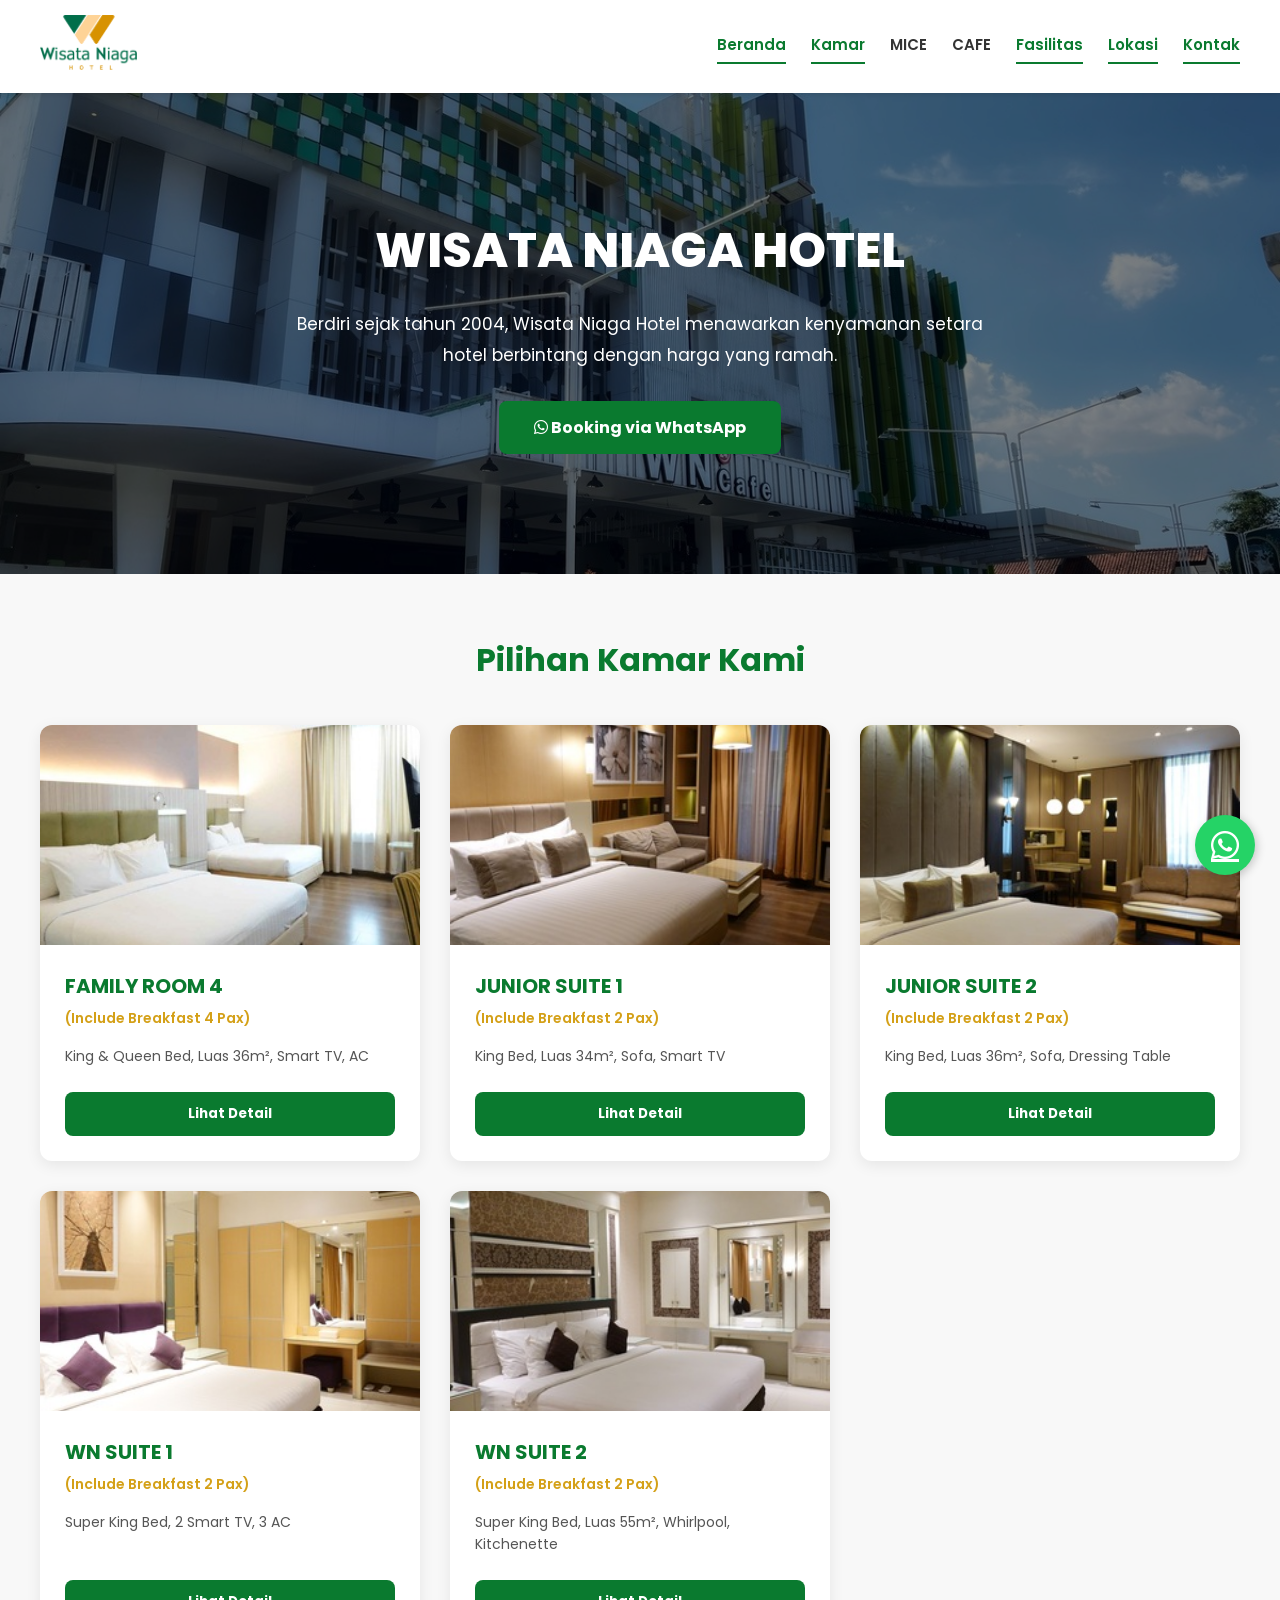
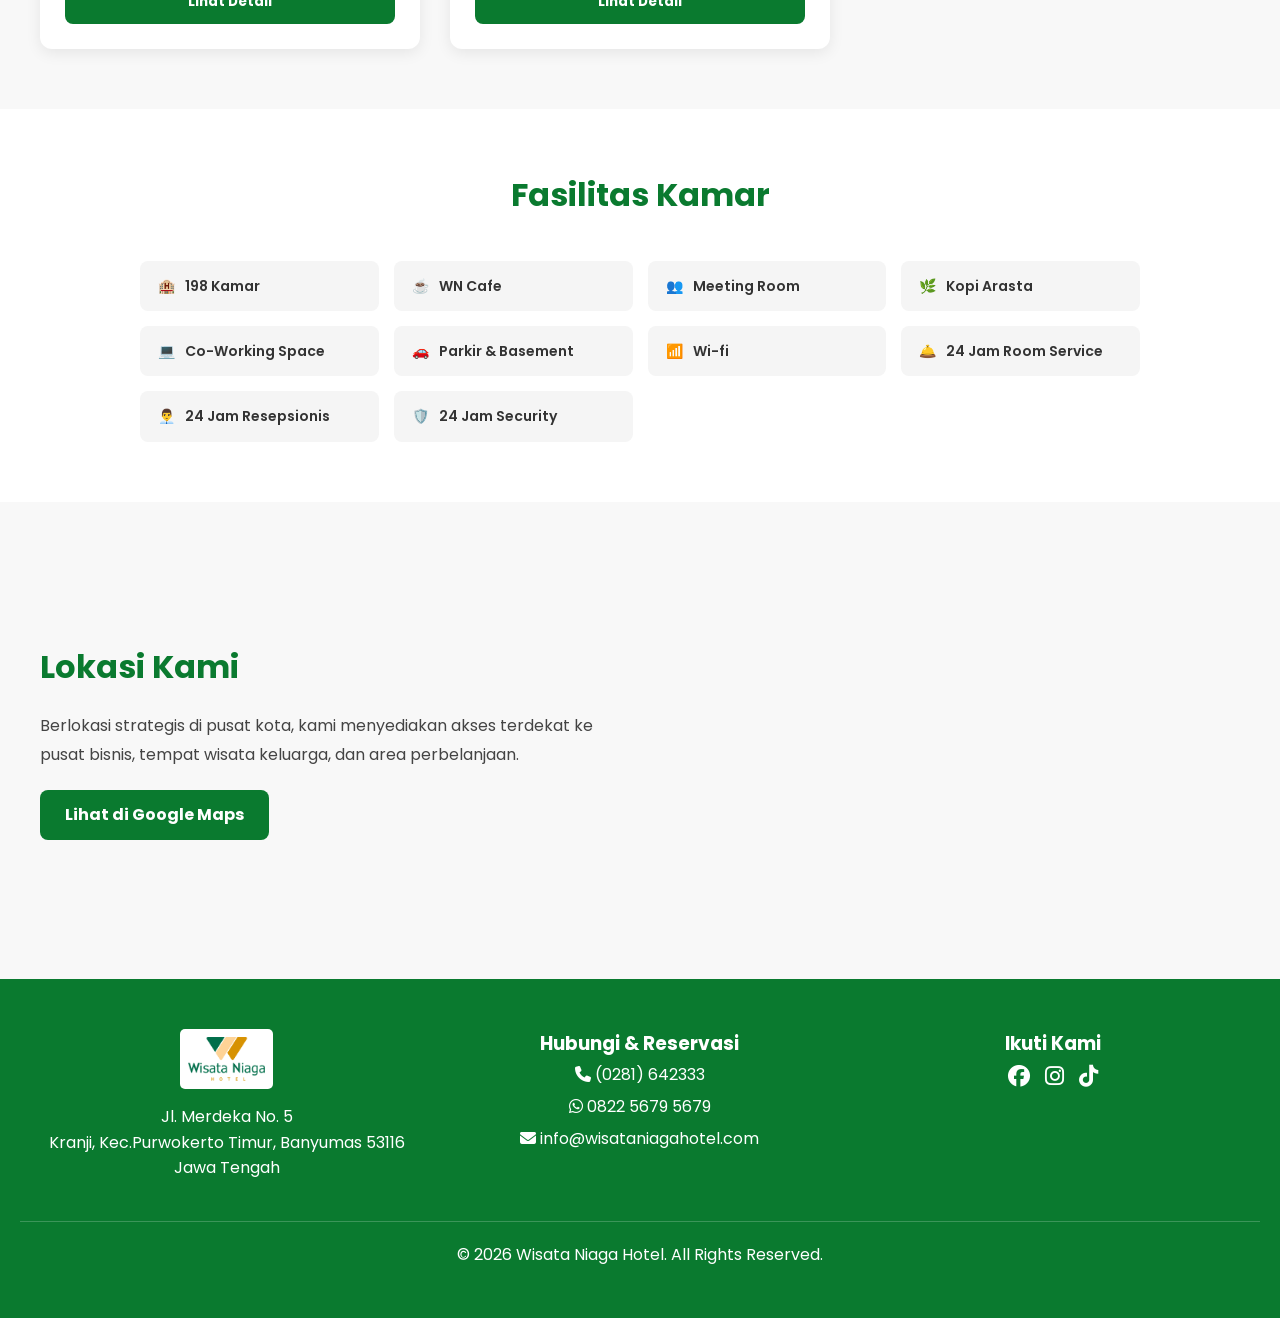
==== commit b6ca85bd: "Add files via upload git add . git commit -m "Update: header responsive + tombol WA melayang" git " ====
--- a/index.html
+++ b/index.html
@@ -280,5 +280,43 @@
   }
 }
 </script>
+<!-- TOMBOL WHATSAPP MELAYANG -->
+<a href="https://wa.me/6282256795679?text=Halo%20Wisata%20Niaga%20Hotel%2C%20saya%20mau%20tanya%20kamar%20dan%20reservasi%20ya" 
+   target="_blank" 
+   class="wa-float"
+   aria-label="Chat WhatsApp Wisata Niaga Hotel">
+  <i class="fab fa-whatsapp"></i>
+</a>
+
+<style>
+.wa-float {
+  position: fixed;
+  width: 60px;
+  height: 60px;
+  bottom: 25px;
+  right: 25px;
+  background-color: #25D366;
+  color: #FFF;
+  border-radius: 50px;
+  text-align: center;
+  font-size: 32px;
+  box-shadow: 2px 2px 10px rgba(0,0,0,0.2);
+  z-index: 1000;
+  display: flex;
+  align-items: center;
+  justify-content: center;
+  transition: all 0.3s ease;
+  animation: pulse 2s infinite;
+}
+.wa-float:hover { background-color: #20b954; transform: scale(1.1); }
+@keyframes pulse {
+ 0% { box-shadow: 0 0 0 0 rgba(37, 211, 102, 0.7); }
+ 70% { box-shadow: 0 0 0 15px rgba(37, 211, 102, 0); }
+ 100% { box-shadow: 0 0 0 0 rgba(37, 211, 102, 0); }
+}
+@media (max-width: 768px) {
+  .wa-float { width: 55px; height: 55px; font-size: 28px; bottom: 20px; right: 20px; }
+}
+</style>
 </body>
 </html>
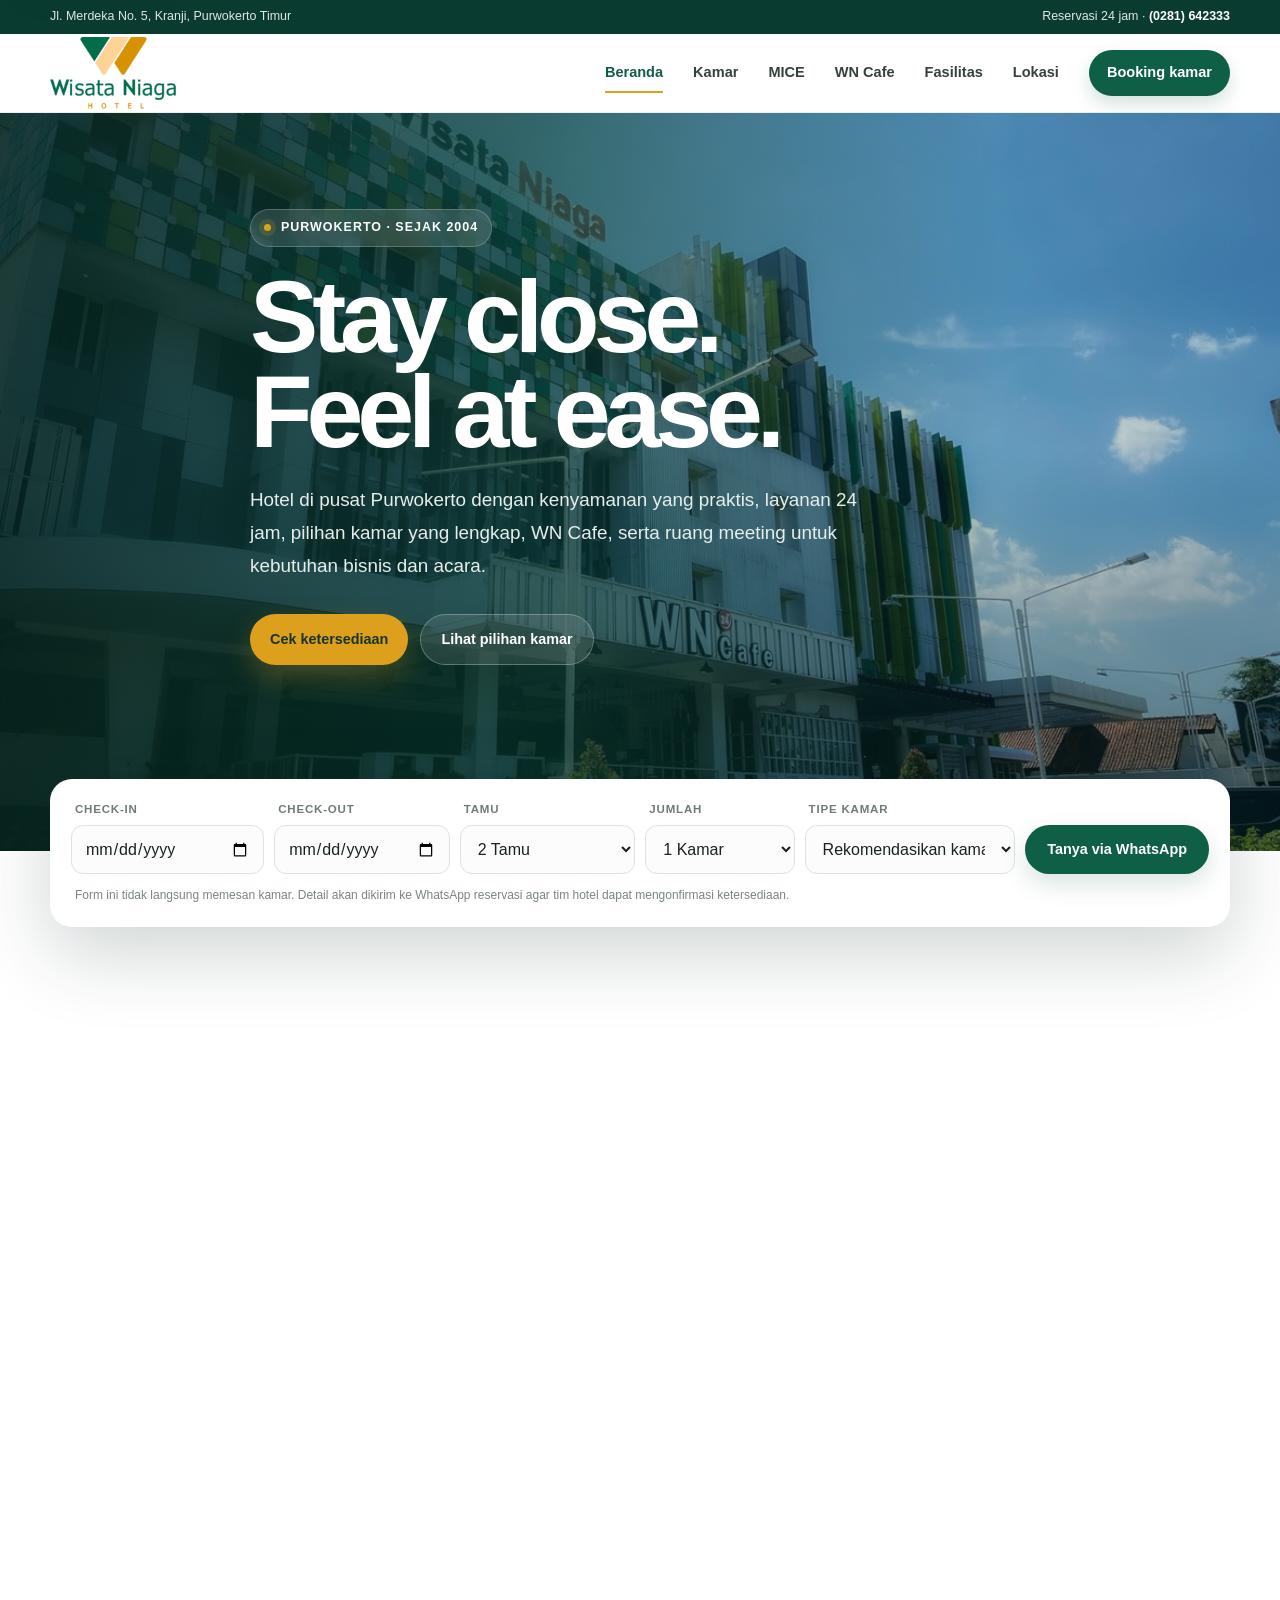
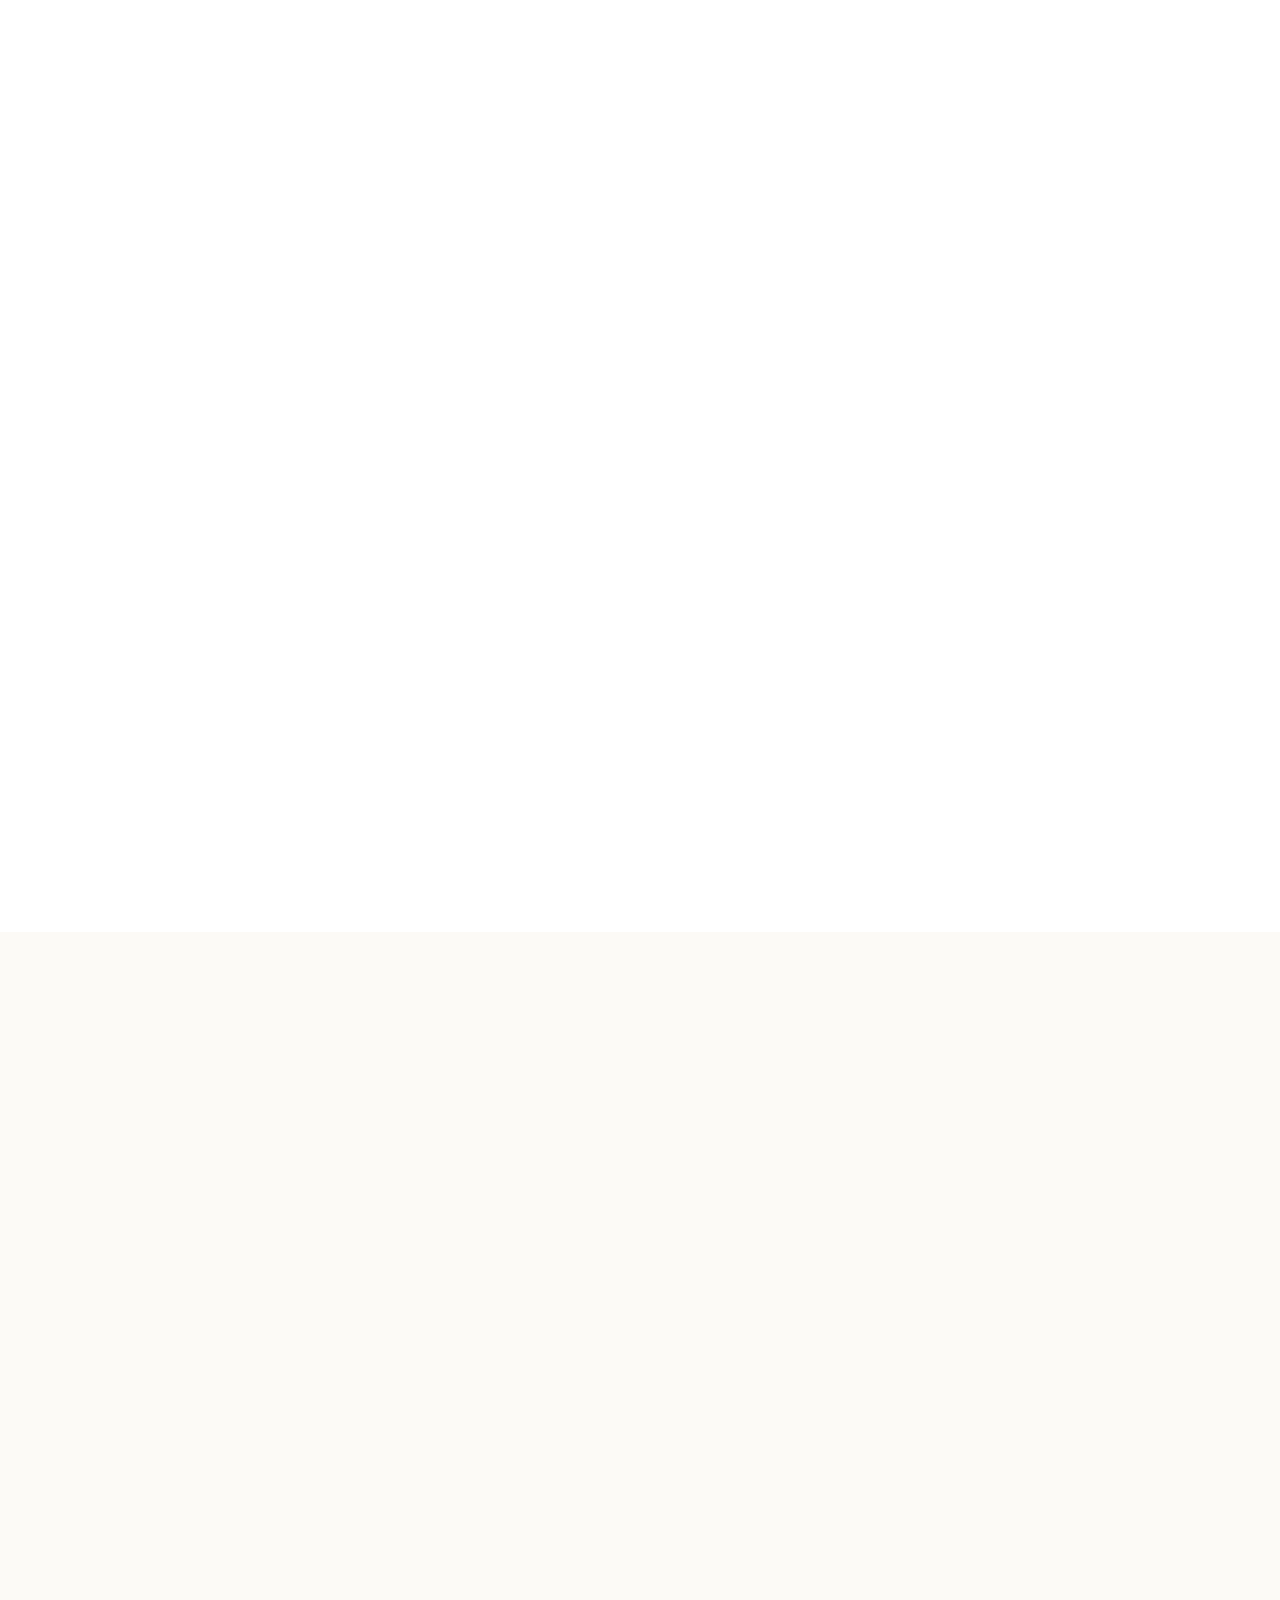
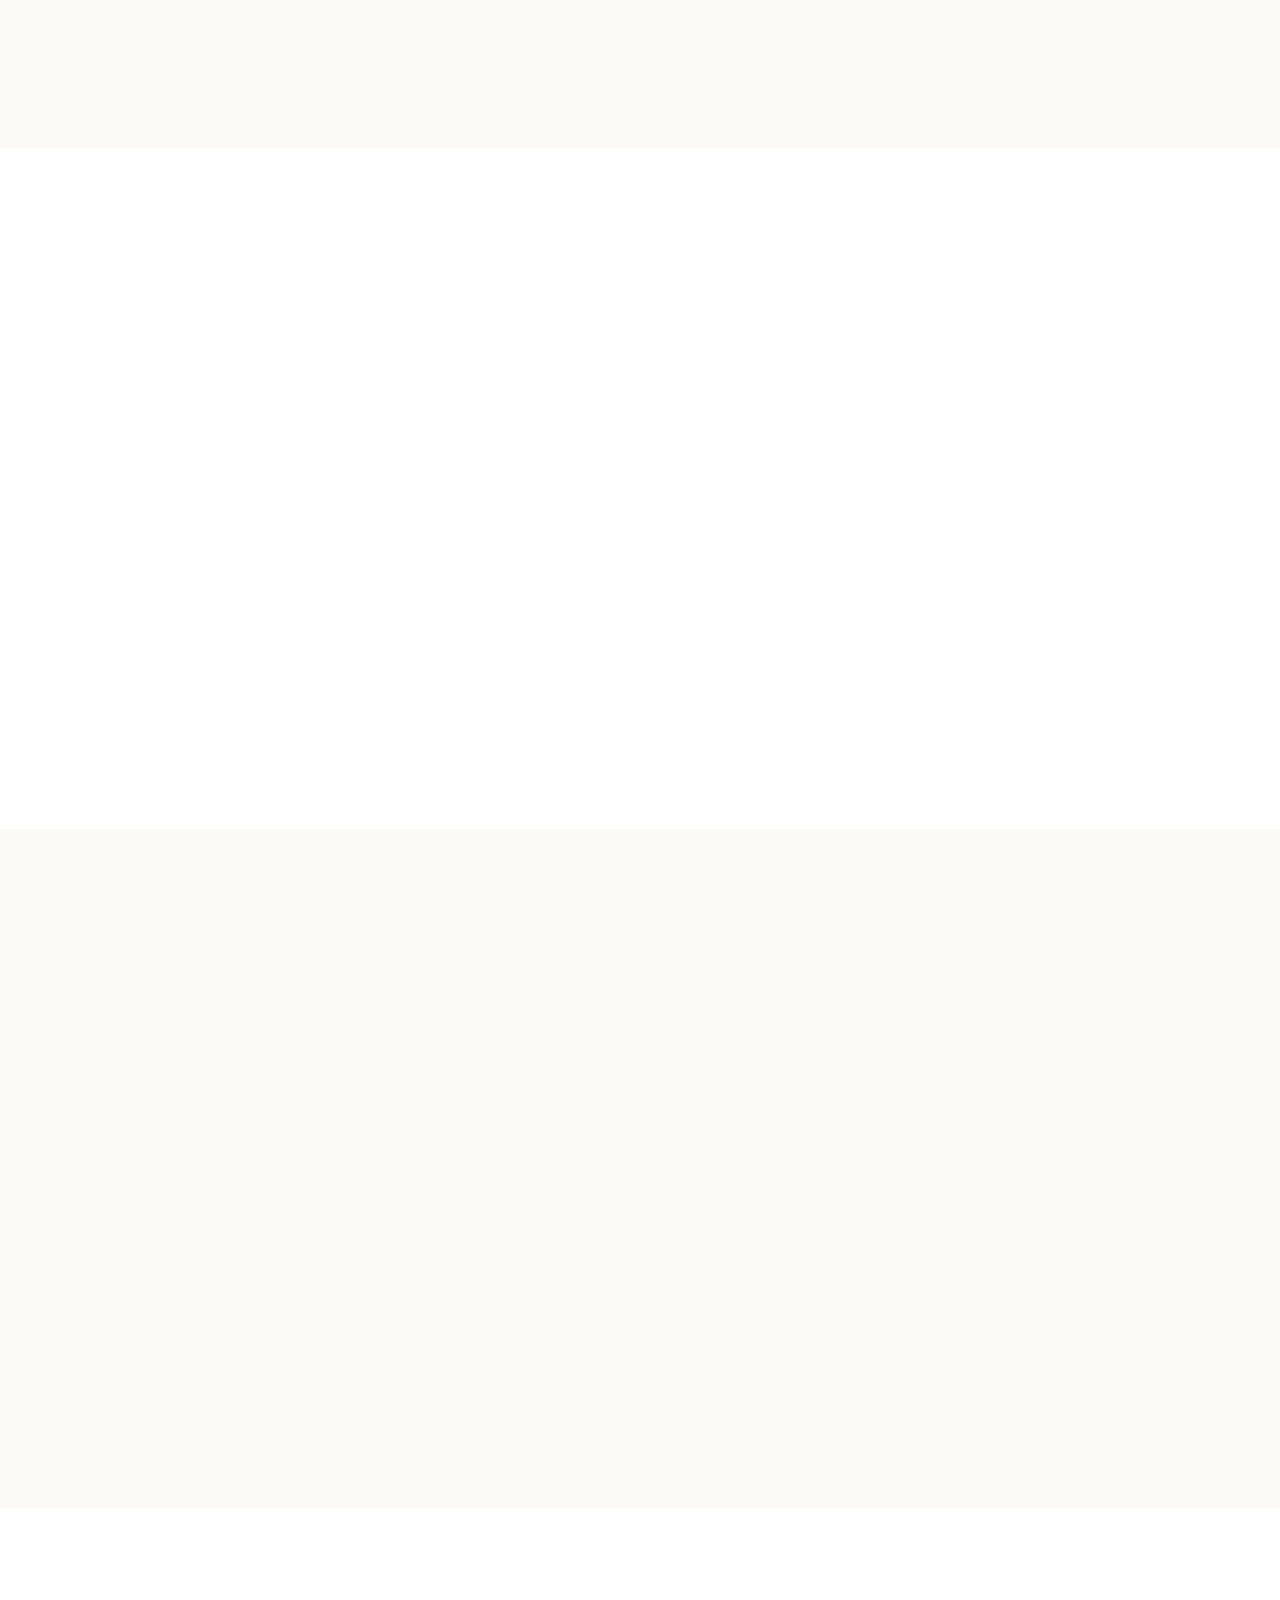
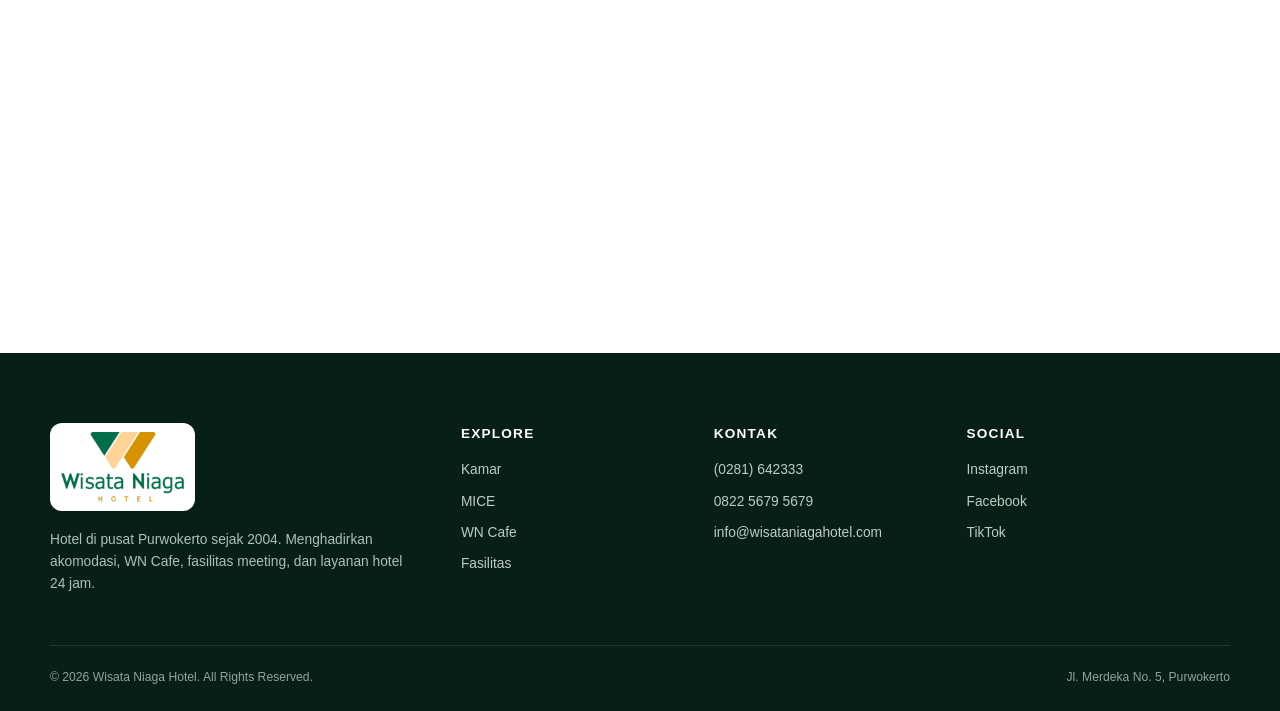
==== commit 89102d9f: "Add files via upload edit tampilan" ====
--- a/index.html
+++ b/index.html
@@ -1,322 +1,157 @@
-<!DOCTYPE html>
-<html lang="id">
-<head>
-<link rel="canonical" href="https://wisataniagahotel.com/" />
-<meta name="description" content="Wisata Niaga Hotel Purwokerto - Penginapan nyaman di pusat kota. Booking langsung harga terbaik.">
-<meta name="keywords" content="hotel purwokerto, penginapan purwokerto, wisata niaga hotel, hotel banyumas">
-<meta name="geo.region" content="ID-JT" />
-<meta name="geo.placename" content="Purwokerto, Banyumas" />
-<meta charset="UTF-8">
-<meta name="viewport" content="width=device-width, initial-scale=1.0">
-<title>Wisata Niaga Hotel - Purwokerto</title>
-
-<!-- CSS EXTERNAL -->
-<link rel="stylesheet" href="css/style.css">
-<link rel="stylesheet" href="https://cdnjs.cloudflare.com/ajax/libs/font-awesome/6.5.0/css/all.min.css">
-<link href="https://fonts.googleapis.com/css2?family=Poppins:wght@400;600;700&display=swap" rel="stylesheet">
-
-<script type="application/ld+json">
-{
-  "@context": "https://schema.org",
-  "@type": "Hotel",
-  "name": "Wisata Niaga Hotel",
-  "url": "https://wisataniagahotel.com",
-  "telephone": "+62-0281-642-333",
-  "image": "https://wisataniagahotel.com/images/hero.jpg",
-  "address": {
-    "@type": "PostalAddress",
-    "postalCode": "53116",
-    "addressLocality": "Purwokerto",
-    "addressRegion": "Banyumas",
-    "addressCountry": "ID"
-  }
-}
-</script>
-</head>
-<body>
-
-<!-- HEADER -->
-<header style="background:#fff; box-shadow:0 2px 5px rgba(0,0,0,0.1); padding:15px 20px; position:sticky; top:0; z-index:999;">
-  <div style="max-width:1200px; margin:auto; display:flex; align-items:center; justify-content:space-between;">
-
-    <!-- LOGO -->
-    <a href="index.html">
-      <img src="images/logo-wisataniaga.png" alt="Wisata Niaga Hotel" style="max-height:55px;">
-    </a>
-
-    <!-- TOMBOL HAMBURGER - MUNCUL DI HP -->
-    <div class="menu-toggle" onclick="toggleMenu()" style="display:none; font-size:28px; color:#0a7a2f; cursor:pointer;">
-      <i class="fas fa-bars"></i>
-    </div>
-
-    <!-- MENU NAVIGASI -->
-    <nav id="navbar">
-      <a href="index.html">Beranda</a>
-      <a href="index.html#kamar">Kamar</a>
-      <a href="mice.html">MICE</a>
-      <a href="cafe.html">CAFE</a>
-      <a href="index.html#fasilitas">Fasilitas</a>
-      <a href="index.html#lokasi">Lokasi</a>
-      <a href="index.html#kontak">Kontak</a>
-    </nav>
-  </div>
-</header>
-
-<style>
-  /* STYLE MENU DESKTOP */
-  #navbar { display:flex; gap:25px; }
-  #navbar a { color:#333; text-decoration:none; font-weight:600; font-size:15px; transition:0.3s; padding:5px 0; }
-  #navbar a:hover { color:#0a7a2f; }
-  #navbar a.active { color:#0a7a2f; border-bottom:2px solid #0a7a2f; } /* MENU AKTIF */
-
-  /* STYLE MENU HP */
-  @media (max-width: 992px) {
-   .menu-toggle { display:block!important; } /* Tampilkan 3 garis */
-
-    #navbar {
-      display:none; /* Sembunyikan dulu */
-      flex-direction:column;
-      position:absolute;
-      top:85px; /* Dibawah header */
-      left:0;
-      width:100%;
-      background:#fff;
-      box-shadow:0 4px 10px rgba(0,0,0,0.1);
-      padding:10px 0;
-      text-align:center;
-      animation: slideDown 0.3s ease;
-    }
-    #navbar.active { display:flex; } /* Muncul kalau diklik */
-    #navbar a { padding:14px 0; border-bottom:1px solid #f0f0f0; }
-    #navbar a.active { border-bottom:1px solid #0a7a2f; background:#f0fff4; } /* MENU AKTIF DI HP */
-    #navbar a:last-child { border-bottom:none; }
-  }
-
-  @keyframes slideDown {
-    from { opacity:0; transform: translateY(-10px); }
-    to { opacity:1; transform: translateY(0); }
-  }
-</style>
-
-<script>
-  function toggleMenu() {
-    document.getElementById("navbar").classList.toggle("active");
-  }
-  function closeMenu() {
-    document.getElementById("navbar").classList.remove("active");
-  }
-
-  // 1. AUTO ACTIVE MENU BERDASARKAN HALAMAN
-  document.addEventListener('DOMContentLoaded', function() {
-    const links = document.querySelectorAll('#navbar a');
-    const currentUrl = window.location.pathname.split('/').pop(); // ambil nama file: index.html
-
-    links.forEach(link => {
-      const linkUrl = link.getAttribute('href').split('/').pop().split('#')[0]; // ambil nama file dari href
-      if (linkUrl === currentUrl || (currentUrl === '' && linkUrl === 'index.html')) {
-        link.classList.add('active');
-      }
-      // Tambah onclick untuk close menu di HP
-      link.setAttribute('onclick', 'closeMenu()');
-    });
-  });
-
-  // 2. TUTUP MENU KALAU KLIK DI LUAR
-  document.addEventListener('click', function(event) {
-    const navbar = document.getElementById('navbar');
-    const toggle = document.querySelector('.menu-toggle');
-    if (!navbar.contains(event.target) &&!toggle.contains(event.target)) {
-      navbar.classList.remove('active');
-    }
-  });
-</script>
-
-<!-- HERO -->
-<section id="beranda" style="background:url('images/hero.jpg') center/cover no-repeat; padding:120px 20px; color:#fff; text-align:center; position:relative;">
-  <div style="position:absolute; top:0; left:0; width:100%; height:100%; background:rgba(0,0,0,0.5);"></div>
-  <div style="max-width:900px; margin:auto; position:relative; z-index:1;">
-    <h1 style="font-size:48px; font-weight:800; margin-bottom:20px;">WISATA NIAGA HOTEL</h1>
-    <p style="font-size:17px; line-height:1.8; margin-bottom:30px; max-width:700px; margin-left:auto; margin-right:auto;">
-      Berdiri sejak tahun 2004, Wisata Niaga Hotel menawarkan kenyamanan setara hotel berbintang dengan harga yang ramah.
-	</p>
-    <a href="https://wa.me/6282256795679?text=Halo%20Wisata%20Niaga%20Hotel%2C%20saya%20mau%20booking%20kamar." 
-       target="_blank" style="display:inline-block; background:#0a7a2f; color:#fff; padding:14px 35px; border-radius:8px; text-decoration:none; font-weight:700; font-size:16px;">
-       <i class="fab fa-whatsapp"></i> Booking via WhatsApp
-    </a>
-  </div>
-</section>
-
-<!-- PILIHAN KAMAR -->
-<section id="kamar" style="padding:60px 20px; background:#f8f8f8;">
-  <div style="max-width:1200px; margin:auto;">
-    <h2 style="text-align:center; color:#0a7a2f; font-size:32px; margin-bottom:40px; font-weight:700;">Pilihan Kamar Kami</h2>
-    <div style="display:grid; grid-template-columns:repeat(auto-fit, minmax(280px, 1fr)); gap:30px;">
-      
-      <div class="room-card">
-        <img src="images/kamar-family.jpg" alt="Family Room 4" style="width:100%; height:220px; object-fit:cover;">
-        <div style="padding:25px; flex:1;"><h3 style="color:#0a7a2f; font-size:20px; margin:0 0 5px;">FAMILY ROOM 4</h3><p style="color:#d4a017; font-size:14px; margin:0 0 15px; font-weight:600;">(Include Breakfast 4 Pax)</p><p style="font-size:14px; color:#555;">King & Queen Bed, Luas 36m², Smart TV, AC</p></div>
-        <div style="padding:0 25px 25px;"><button onclick="openPopup('popup-family')" style="width:100%; background:#0a7a2f; color:#fff; padding:12px; border:none; border-radius:8px; font-weight:700; cursor:pointer;">Lihat Detail</button></div>
-      </div>
-
-      <div class="room-card">
-        <img src="images/kamar-junior1.jpg" alt="Junior Suite 1" style="width:100%; height:220px; object-fit:cover;">
-        <div style="padding:25px; flex:1;"><h3 style="color:#0a7a2f; font-size:20px; margin:0 0 5px;">JUNIOR SUITE 1</h3><p style="color:#d4a017; font-size:14px; margin:0 0 15px; font-weight:600;">(Include Breakfast 2 Pax)</p><p style="font-size:14px; color:#555;">King Bed, Luas 34m², Sofa, Smart TV</p></div>
-        <div style="padding:0 25px 25px;"><button onclick="openPopup('popup-junior1')" style="width:100%; background:#0a7a2f; color:#fff; padding:12px; border:none; border-radius:8px; font-weight:700; cursor:pointer;">Lihat Detail</button></div>
-      </div>
-
-      <div class="room-card">
-        <img src="images/kamar-junior2.jpg" alt="Junior Suite 2" style="width:100%; height:220px; object-fit:cover;">
-        <div style="padding:25px; flex:1;"><h3 style="color:#0a7a2f; font-size:20px; margin:0 0 5px;">JUNIOR SUITE 2</h3><p style="color:#d4a017; font-size:14px; margin:0 0 15px; font-weight:600;">(Include Breakfast 2 Pax)</p><p style="font-size:14px; color:#555;">King Bed, Luas 36m², Sofa, Dressing Table</p></div>
-        <div style="padding:0 25px 25px;"><button onclick="openPopup('popup-junior2')" style="width:100%; background:#0a7a2f; color:#fff; padding:12px; border:none; border-radius:8px; font-weight:700; cursor:pointer;">Lihat Detail</button></div>
-      </div>
-
-      <div class="room-card">
-        <img src="images/kamar-wnsuite.jpg" alt="WN Suite 1" style="width:100%; height:220px; object-fit:cover;">
-        <div style="padding:25px; flex:1;"><h3 style="color:#0a7a2f; font-size:20px; margin:0 0 5px;">WN SUITE 1</h3><p style="color:#d4a017; font-size:14px; margin:0 0 15px; font-weight:600;">(Include Breakfast 2 Pax)</p><p style="font-size:14px; color:#555;">Super King Bed, 2 Smart TV, 3 AC</p></div>
-        <div style="padding:0 25px 25px;"><button onclick="openPopup('popup-wnsuite')" style="width:100%; background:#0a7a2f; color:#fff; padding:12px; border:none; border-radius:8px; font-weight:700; cursor:pointer;">Lihat Detail</button></div>
-      </div>
-
-      <div class="room-card">
-        <img src="images/kamar-wnsuite2.jpg" alt="WN Suite 2" style="width:100%; height:220px; object-fit:cover;">
-        <div style="padding:25px; flex:1;"><h3 style="color:#0a7a2f; font-size:20px; margin:0 0 5px;">WN SUITE 2</h3><p style="color:#d4a017; font-size:14px; margin:0 0 15px; font-weight:600;">(Include Breakfast 2 Pax)</p><p style="font-size:14px; color:#555;">Super King Bed, Luas 55m², Whirlpool, Kitchenette</p></div>
-        <div style="padding:0 25px 25px;"><button onclick="openPopup('popup-wnsuite2')" style="width:100%; background:#0a7a2f; color:#fff; padding:12px; border:none; border-radius:8px; font-weight:700; cursor:pointer;">Lihat Detail</button></div>
-      </div>
-
-    </div>
-  </div>
-</section>
-
-<!-- FASILITAS -->
-<section id="fasilitas" style="padding:60px 20px; background:#fff;">
-  <div style="max-width:1000px; margin:auto;">
-    <h2 style="text-align:center; color:#0a7a2f; font-size:32px; margin-bottom:40px; font-weight:700;">Fasilitas Kamar</h2>
-    <div style="display:grid; grid-template-columns:repeat(4, 1fr); gap:15px;">
-      <div style="display:flex; align-items:center; gap:10px; background:#f5f5f5; padding:14px 18px; border-radius:8px; font-size:14px; font-weight:600; color:#333;"><span>🏨</span> 198 Kamar</div>
-      <div style="display:flex; align-items:center; gap:10px; background:#f5f5f5; padding:14px 18px; border-radius:8px; font-size:14px; font-weight:600; color:#333;"><span>☕</span> WN Cafe</div>
-      <div style="display:flex; align-items:center; gap:10px; background:#f5f5f5; padding:14px 18px; border-radius:8px; font-size:14px; font-weight:600; color:#333;"><span>👥</span> Meeting Room</div>
-      <div style="display:flex; align-items:center; gap:10px; background:#f5f5f5; padding:14px 18px; border-radius:8px; font-size:14px; font-weight:600; color:#333;"><span>🌿</span> Kopi Arasta</div>
-      <div style="display:flex; align-items:center; gap:10px; background:#f5f5f5; padding:14px 18px; border-radius:8px; font-size:14px; font-weight:600; color:#333;"><span>💻</span> Co-Working Space</div>
-      <div style="display:flex; align-items:center; gap:10px; background:#f5f5f5; padding:14px 18px; border-radius:8px; font-size:14px; font-weight:600; color:#333;"><span>🚗</span> Parkir & Basement</div>
-      <div style="display:flex; align-items:center; gap:10px; background:#f5f5f5; padding:14px 18px; border-radius:8px; font-size:14px; font-weight:600; color:#333;"><span>📶</span> Wi-fi</div>
-      <div style="display:flex; align-items:center; gap:10px; background:#f5f5f5; padding:14px 18px; border-radius:8px; font-size:14px; font-weight:600; color:#333;"><span>🛎️</span> 24 Jam Room Service</div>
-      <div style="display:flex; align-items:center; gap:10px; background:#f5f5f5; padding:14px 18px; border-radius:8px; font-size:14px; font-weight:600; color:#333;"><span>👨‍💼</span> 24 Jam Resepsionis</div>
-      <div style="display:flex; align-items:center; gap:10px; background:#f5f5f5; padding:14px 18px; border-radius:8px; font-size:14px; font-weight:600; color:#333;"><span>🛡️</span> 24 Jam Security</div>
-    </div>
-  </div>
-</section>
-
-<!-- LOKASI -->
-<section id="lokasi" style="padding:60px 20px; background:#f8f8f8;">
-  <div style="max-width:1200px; margin:auto; display:flex; align-items:center; gap:40px; flex-wrap:wrap;">
-    <div style="flex:1; min-width:300px;">
-      <h2 style="color:#0a7a2f; font-size:32px; margin-bottom:20px; font-weight:700;">Lokasi Kami</h2>
-      <p style="color:#444; font-size:16px; line-height:1.8; margin-bottom:20px;">
-        Berlokasi strategis di pusat kota, kami menyediakan akses terdekat ke pusat bisnis, tempat wisata keluarga, dan area perbelanjaan.
-      </p>
-      <a href="https://maps.google.com/?q=Wisata+Niaga+Hotel+Purwokerto" target="_blank" 
-         style="display:inline-block; background:#0a7a2f; color:#fff; padding:12px 25px; border-radius:8px; text-decoration:none; font-weight:700;">Lihat di Google Maps</a>
-    </div>
-    <div style="flex:1; min-width:300px;">
-      <iframe 
-        src="https://www.google.com/maps/embed?pb=!1m18!1m12!1m3!1d3956.361108291931!2d109.23670399999!3d-7.4252298!2m3!1f0!2f0!3f0!3m2!1i1024!2i768!4f13.1!3m3!1m2!1s0x2e655e8838fc674f%3A0xc37196ebd9e1387b!2sWisata%20Niaga%20Hotel!5e0!3m2!1sen!2sid!4v1784029797541!5m2!1sen!2sid" 
-        width="100%" height="350" style="border:0; border-radius:12px;" allowfullscreen loading="lazy">
-      </iframe>
-    </div>
-  </div>
-</section>
-
-<!-- POPUP KAMAR -->
-<div id="popup-family" class="room-popup"><div class="room-popup-content"><span class="close-btn" onclick="closePopup('popup-family')">&times;</span><img src="images/kamar-family.jpg" style="width:100%; height:250px; object-fit:cover; border-radius:12px 12px 0 0;"><div style="padding:30px;"><h3 style="color:#0a7a2f; font-size:24px;">FAMILY ROOM 4</h3><p style="color:#d4a017;">(Include Breakfast 4 Pax)</p><ul style="list-style:none; padding:0; columns:2; font-size:14px; line-height:1.8;"><li>• Wardrobe</li><li>• Luggage Rack</li><li>• Safe Box</li><li>• Minibar</li><li>• Smart TV</li><li>• AC</li><li>• King & Queen Bed</li><li>• Shower Hot & Cold</li><li>• <b>Luas: 36m²</b></li><li>• <b>No Smoking</b></li></ul><a href="https://wa.me/6282256795679?text=Booking%20FAMILY%20ROOM%204" target="_blank" style="display:block; text-align:center; background:#25D366; color:#fff; padding:14px; border-radius:8px; text-decoration:none; font-weight:700; margin-top:20px;"><i class="fab fa-whatsapp"></i> Booking via WhatsApp</a></div></div></div>
-
-<div id="popup-junior1" class="room-popup"><div class="room-popup-content"><span class="close-btn" onclick="closePopup('popup-junior1')">&times;</span><img src="images/kamar-junior1.jpg" style="width:100%; height:250px; object-fit:cover; border-radius:12px 12px 0 0;"><div style="padding:30px;"><h3 style="color:#0a7a2f; font-size:24px;">JUNIOR SUITE 1</h3><p style="color:#d4a017;">(Include Breakfast 2 Pax)</p><ul style="list-style:none; padding:0; columns:2; font-size:14px; line-height:1.8;"><li>• Wardrobe</li><li>• King Bed</li><li>• Sofa</li><li>• Smart TV</li><li>• AC</li><li>• <b>Luas: 34m²</b></li><li>• <b>No Smoking</b></li></ul><a href="https://wa.me/6282256795679?text=Booking%20JUNIOR%20SUITE%201" target="_blank" style="display:block; text-align:center; background:#25D366; color:#fff; padding:14px; border-radius:8px; text-decoration:none; font-weight:700; margin-top:20px;"><i class="fab fa-whatsapp"></i> Booking via WhatsApp</a></div></div></div>
-
-<div id="popup-junior2" class="room-popup"><div class="room-popup-content"><span class="close-btn" onclick="closePopup('popup-junior2')">&times;</span><img src="images/kamar-junior2.jpg" style="width:100%; height:250px; object-fit:cover; border-radius:12px 12px 0 0;"><div style="padding:30px;"><h3 style="color:#0a7a2f; font-size:24px;">JUNIOR SUITE 2</h3><p style="color:#d4a017;">(Include Breakfast 2 Pax)</p><ul style="list-style:none; padding:0; columns:2; font-size:14px; line-height:1.8;"><li>• Wardrobe</li><li>• King Bed</li><li>• Sofa</li><li>• Dressing Table</li><li>• Smart TV</li><li>• <b>Luas: 36m²</b></li><li>• <b>No Smoking</b></li></ul><a href="https://wa.me/6282256795679?text=Booking%20JUNIOR%20SUITE%202" target="_blank" style="display:block; text-align:center; background:#25D366; color:#fff; padding:14px; border-radius:8px; text-decoration:none; font-weight:700; margin-top:20px;"><i class="fab fa-whatsapp"></i> Booking via WhatsApp</a></div></div></div>
-
-<div id="popup-wnsuite" class="room-popup"><div class="room-popup-content"><span class="close-btn" onclick="closePopup('popup-wnsuite')">&times;</span><img src="images/kamar-wnsuite.jpg" style="width:100%; height:250px; object-fit:cover; border-radius:12px 12px 0 0;"><div style="padding:30px;"><h3 style="color:#0a7a2f; font-size:24px;">WN SUITE 1</h3><p style="color:#d4a017;">(Include Breakfast 2 Pax)</p><ul style="list-style:none; padding:0; columns:2; font-size:14px; line-height:1.8;"><li>• Super King Bed</li><li>• 2 Smart TV</li><li>• 3 AC</li><li>• Mini Refrigerator</li></ul><a href="https://wa.me/6282256795679?text=Booking%20WN%20SUITE%201" target="_blank" style="display:block; text-align:center; background:#25D366; color:#fff; padding:14px; border-radius:8px; text-decoration:none; font-weight:700; margin-top:20px;"><i class="fab fa-whatsapp"></i> Booking via WhatsApp</a></div></div></div>
-
-<div id="popup-wnsuite2" class="room-popup"><div class="room-popup-content"><span class="close-btn" onclick="closePopup('popup-wnsuite2')">&times;</span><img src="images/kamar-wnsuite2.jpg" style="width:100%; height:250px; object-fit:cover; border-radius:12px 12px 0 0;"><div style="padding:30px;"><h3 style="color:#0a7a2f; font-size:24px;">WN SUITE 2</h3><p style="color:#d4a017;">(Include Breakfast 2 Pax)</p><ul style="list-style:none; padding:0; columns:2; font-size:14px; line-height:1.8;"><li>• Super King Bed</li><li>• Living Room</li><li>• Kitchenette</li><li>• Whirlpool & Shower</li><li>• <b>Luas: 55m²</b></li><li>• <b>No Smoking</b></li></ul><a href="https://wa.me/6282256795679?text=Booking%20WN%20SUITE%202" target="_blank" style="display:block; text-align:center; background:#25D366; color:#fff; padding:14px; border-radius:8px; text-decoration:none; font-weight:700; margin-top:20px;"><i class="fab fa-whatsapp"></i> Booking via WhatsApp</a></div></div></div>
-
-<!-- FOOTER -->
-<footer id="kontak" style="background:#0a7a2f; color:#fff; padding:50px 20px; text-align:center;">
-  <div style="max-width:1200px; margin:auto; display:grid; grid-template-columns:repeat(auto-fit, minmax(250px, 1fr)); gap:40px; text-align:center;">
-    <div>
-      <img src="images/logo-wisataniaga.png" style="max-height:60px; margin:0 auto 15px; background:#fff; padding:8px; border-radius:5px; display:block;">
-      <p>Jl. Merdeka No. 5<br>Kranji, Kec.Purwokerto Timur, Banyumas 53116<br>Jawa Tengah</p>
-    </div>
-    <div>
-      <h3>Hubungi & Reservasi</h3>
-      <p style="line-height:2;">
-        <a href="tel:0281642333" style="color:#fff; text-decoration:none;"><i class="fas fa-phone"></i> (0281) 642333</a><br>
-        <a href="https://wa.me/6282256795679?text=Halo%20Wisata%20Niaga%20Hotel" target="_blank" style="color:#fff; text-decoration:none;"><i class="fab fa-whatsapp"></i> 0822 5679 5679</a><br>
-        <a href="mailto:info@wisataniagahotel.com" style="color:#fff; text-decoration:none;"><i class="fas fa-envelope"></i> info@wisataniagahotel.com</a>
-      </p>
-    </div>
-    <div>
-      <h3>Ikuti Kami</h3>
-      <div style="display:flex; gap:15px; font-size:22px; justify-content:center;">
-        <a href="https://www.facebook.com/share/18c9C1SMeD/" style="color:#fff;"><i class="fab fa-facebook"></i></a>
-        <a href="https://www.instagram.com/wisataniagahotel?igsh=YXFkb3g4OTduOTZk" style="color:#fff;"><i class="fab fa-instagram"></i></a>
-        <a href="https://www.tiktok.com/@wisataniaga.hotel" style="color:#fff;"><i class="fab fa-tiktok"></i></a>
-      </div>
-    </div>
-  </div>
-  <div style="text-align:center; margin-top:40px; padding-top:20px; border-top:1px solid rgba(255,255,255,0.2);">© 2026 Wisata Niaga Hotel. All Rights Reserved.</div>
-</footer>
-
-<!-- SCRIPT -->
-<script>
-function openPopup(id) { 
-  document.getElementById(id).classList.add('active'); 
-  document.body.style.overflow='hidden'; 
-}
-function closePopup(id) { 
-  document.getElementById(id).classList.remove('active'); 
-  document.body.style.overflow='auto'; 
-}
-window.onclick = function(event) { 
-  if (event.target.classList.contains('room-popup')) { 
-    event.target.classList.remove('active'); 
-    document.body.style.overflow='auto'; 
-  }
-}
-</script>
-<!-- TOMBOL WHATSAPP MELAYANG -->
-<a href="https://wa.me/6282256795679?text=Halo%20Wisata%20Niaga%20Hotel%2C%20saya%20mau%20tanya%20kamar%20dan%20reservasi%20ya" 
-   target="_blank" 
-   class="wa-float"
-   aria-label="Chat WhatsApp Wisata Niaga Hotel">
-  <i class="fab fa-whatsapp"></i>
-</a>
-
-<style>
-.wa-float {
-  position: fixed;
-  width: 60px;
-  height: 60px;
-  bottom: 25px;
-  right: 25px;
-  background-color: #25D366;
-  color: #FFF;
-  border-radius: 50px;
-  text-align: center;
-  font-size: 32px;
-  box-shadow: 2px 2px 10px rgba(0,0,0,0.2);
-  z-index: 1000;
-  display: flex;
-  align-items: center;
-  justify-content: center;
-  transition: all 0.3s ease;
-  animation: pulse 2s infinite;
-}
-.wa-float:hover { background-color: #20b954; transform: scale(1.1); }
-@keyframes pulse {
- 0% { box-shadow: 0 0 0 0 rgba(37, 211, 102, 0.7); }
- 70% { box-shadow: 0 0 0 15px rgba(37, 211, 102, 0); }
- 100% { box-shadow: 0 0 0 0 rgba(37, 211, 102, 0); }
-}
-@media (max-width: 768px) {
-  .wa-float { width: 55px; height: 55px; font-size: 28px; bottom: 20px; right: 20px; }
-}
-</style>
-</body>
-</html>+<!doctype html>
+<html lang="id">
+<head>
+  <meta charset="utf-8">
+  <meta name="viewport" content="width=device-width, initial-scale=1">
+  <title>Wisata Niaga Hotel Purwokerto | Nyaman di Pusat Kota</title>
+  <meta name="description" content="Wisata Niaga Hotel Purwokerto - penginapan nyaman di pusat kota sejak 2004. Pilihan kamar, WN Cafe 24 jam, MICE, dan reservasi langsung via WhatsApp.">
+  <meta name="theme-color" content="#0a3b31">
+  <link rel="canonical" href="https://wisataniagahotel.com/">
+  <link rel="icon" href="images/favicon-32.png" sizes="32x32">
+  <link rel="manifest" href="site.webmanifest">
+  <link rel="stylesheet" href="css/style.css">
+  <script type="application/ld+json">
+  {"@context":"https://schema.org","@type":"Hotel","name":"Wisata Niaga Hotel","url":"https://wisataniagahotel.com","telephone":"+62-281-642333","image":"https://wisataniagahotel.com/images/hero.jpg","address":{"@type":"PostalAddress","streetAddress":"Jl. Merdeka No. 5","postalCode":"53116","addressLocality":"Purwokerto","addressRegion":"Jawa Tengah","addressCountry":"ID"}}
+  </script>
+</head>
+<body>
+<a class="skip-link" href="#main">Lewati ke konten</a>
+<div class="top-strip"><div class="container"><span>Jl. Merdeka No. 5, Kranji, Purwokerto Timur</span><span>Reservasi 24 jam · <a href="tel:0281642333">(0281) 642333</a></span></div></div>
+<header class="site-header">
+  <div class="container nav-wrap">
+    <a class="brand" href="index.html" aria-label="Wisata Niaga Hotel - Beranda"><img src="images/logo-wisataniaga.png" alt="Wisata Niaga Hotel"></a>
+    <button class="nav-toggle" type="button" aria-label="Buka menu" aria-controls="main-nav" aria-expanded="false"><span></span></button>
+    <nav class="nav" id="main-nav" aria-label="Navigasi utama">
+      <a href="index.html" aria-current="page">Beranda</a>
+      <a href="#kamar">Kamar</a>
+      <a href="mice.html">MICE</a>
+      <a href="cafe.html">WN Cafe</a>
+      <a href="#fasilitas">Fasilitas</a>
+      <a href="#lokasi">Lokasi</a>
+      <a class="nav-cta" href="#booking">Booking kamar</a>
+    </nav>
+  </div>
+</header>
+
+<main id="main">
+  <section class="hero" aria-labelledby="hero-title">
+    <img class="hero-bg" src="images/hero.jpg" alt="Tampak depan Wisata Niaga Hotel Purwokerto">
+    <div class="container hero-content">
+      <div class="hero-kicker"><i></i> Purwokerto · Sejak 2004</div>
+      <h1 id="hero-title">Stay close.<br>Feel at ease.</h1>
+      <p>Hotel di pusat Purwokerto dengan kenyamanan yang praktis, layanan 24 jam, pilihan kamar yang lengkap, WN Cafe, serta ruang meeting untuk kebutuhan bisnis dan acara.</p>
+      <div class="hero-actions">
+        <a class="btn btn-primary" href="#booking">Cek ketersediaan</a>
+        <a class="btn btn-ghost" href="#kamar">Lihat pilihan kamar</a>
+      </div>
+    </div>
+  </section>
+
+  <section class="booking-shell" id="booking" aria-label="Form pertanyaan reservasi">
+    <div class="container">
+      <form class="booking-card" id="booking-form">
+        <div class="field"><label for="checkin">Check-in</label><input id="checkin" name="checkin" type="date" required></div>
+        <div class="field"><label for="checkout">Check-out</label><input id="checkout" name="checkout" type="date" required></div>
+        <div class="field"><label for="guests">Tamu</label><select id="guests" name="guests"><option>1 Tamu</option><option selected>2 Tamu</option><option>3 Tamu</option><option>4 Tamu</option><option>5+ Tamu</option></select></div>
+        <div class="field"><label for="rooms">Jumlah</label><select id="rooms" name="rooms"><option>1 Kamar</option><option>2 Kamar</option><option>3 Kamar</option><option>4+ Kamar</option></select></div>
+        <div class="field"><label for="room-type">Tipe kamar</label><select id="room-type" name="room"><option>Rekomendasikan kamar</option><option>Family Room 4</option><option>Junior Suite 1</option><option>Junior Suite 2</option><option>WN Suite 1</option><option>WN Suite 2</option></select></div>
+        <button class="btn btn-green booking-submit" type="submit">Tanya via WhatsApp</button>
+        <p class="booking-note">Form ini tidak langsung memesan kamar. Detail akan dikirim ke WhatsApp reservasi agar tim hotel dapat mengonfirmasi ketersediaan.</p>
+      </form>
+    </div>
+  </section>
+
+  <section class="container" aria-label="Ringkasan hotel">
+    <div class="stats reveal">
+      <div class="stat"><strong>198</strong><span>Kamar</span></div>
+      <div class="stat"><strong>24/7</strong><span>Resepsionis</span></div>
+      <div class="stat"><strong>24 Jam</strong><span>WN Cafe</span></div>
+      <div class="stat"><strong>Pusat Kota</strong><span>Lokasi strategis</span></div>
+    </div>
+  </section>
+
+  <section class="section" id="kamar">
+    <div class="container">
+      <div class="section-head reveal">
+        <div><span class="eyebrow">Stay your way</span><h2 class="section-title">Pilih ruang istirahat yang paling pas.</h2></div>
+        <p class="section-lead">Dari kamar keluarga hingga suite yang lebih luas. Semua pilihan dibuat untuk pengalaman menginap yang tenang dan praktis.</p>
+      </div>
+      <div class="room-grid">
+        <article class="room-card reveal">
+          <div class="room-image"><img src="images/kamar-family.jpg" alt="Family Room 4" loading="lazy"></div>
+          <div class="room-body"><div class="room-meta"><span>4 Pax Breakfast</span><small>36 m²</small></div><h3>Family Room 4</h3><p>King & Queen Bed, Smart TV, AC, dan ruang yang nyaman untuk keluarga.</p><div class="room-actions"><button class="btn btn-outline" type="button" data-room="family">Lihat detail</button><a class="btn btn-green" target="_blank" rel="noopener" href="https://wa.me/6282256795679?text=Halo%20Wisata%20Niaga%20Hotel%2C%20saya%20ingin%20menanyakan%20Family%20Room%204.">Tanya kamar</a></div></div>
+        </article>
+        <article class="room-card reveal">
+          <div class="room-image"><img src="images/kamar-junior1.jpg" alt="Junior Suite 1" loading="lazy"></div>
+          <div class="room-body"><div class="room-meta"><span>2 Pax Breakfast</span><small>34 m²</small></div><h3>Junior Suite 1</h3><p>King Bed, sofa, Smart TV, dan layout nyaman untuk perjalanan bisnis maupun leisure.</p><div class="room-actions"><button class="btn btn-outline" type="button" data-room="junior1">Lihat detail</button><a class="btn btn-green" target="_blank" rel="noopener" href="https://wa.me/6282256795679?text=Halo%20Wisata%20Niaga%20Hotel%2C%20saya%20ingin%20menanyakan%20Junior%20Suite%201.">Tanya kamar</a></div></div>
+        </article>
+        <article class="room-card reveal">
+          <div class="room-image"><img src="images/kamar-junior2.jpg" alt="Junior Suite 2" loading="lazy"></div>
+          <div class="room-body"><div class="room-meta"><span>2 Pax Breakfast</span><small>36 m²</small></div><h3>Junior Suite 2</h3><p>King Bed, sofa, dressing table, dan suasana yang lebih lapang untuk beristirahat.</p><div class="room-actions"><button class="btn btn-outline" type="button" data-room="junior2">Lihat detail</button><a class="btn btn-green" target="_blank" rel="noopener" href="https://wa.me/6282256795679?text=Halo%20Wisata%20Niaga%20Hotel%2C%20saya%20ingin%20menanyakan%20Junior%20Suite%202.">Tanya kamar</a></div></div>
+        </article>
+        <article class="room-card reveal">
+          <div class="room-image"><img src="images/kamar-wnsuite.jpg" alt="WN Suite 1" loading="lazy"></div>
+          <div class="room-body"><div class="room-meta"><span>2 Pax Breakfast</span><small>Suite</small></div><h3>WN Suite 1</h3><p>Super King Bed, 2 Smart TV, 3 AC, dan mini refrigerator untuk pengalaman menginap yang lebih lengkap.</p><div class="room-actions"><button class="btn btn-outline" type="button" data-room="wnsuite1">Lihat detail</button><a class="btn btn-green" target="_blank" rel="noopener" href="https://wa.me/6282256795679?text=Halo%20Wisata%20Niaga%20Hotel%2C%20saya%20ingin%20menanyakan%20WN%20Suite%201.">Tanya kamar</a></div></div>
+        </article>
+        <article class="room-card reveal">
+          <div class="room-image"><img src="images/kamar-wnsuite2.jpg" alt="WN Suite 2" loading="lazy"></div>
+          <div class="room-body"><div class="room-meta"><span>2 Pax Breakfast</span><small>55 m²</small></div><h3>WN Suite 2</h3><p>Super King Bed, living room, kitchenette, serta whirlpool & shower dalam ruang 55 m².</p><div class="room-actions"><button class="btn btn-outline" type="button" data-room="wnsuite2">Lihat detail</button><a class="btn btn-green" target="_blank" rel="noopener" href="https://wa.me/6282256795679?text=Halo%20Wisata%20Niaga%20Hotel%2C%20saya%20ingin%20menanyakan%20WN%20Suite%202.">Tanya kamar</a></div></div>
+        </article>
+      </div>
+    </div>
+  </section>
+
+  <section class="section section-soft">
+    <div class="container">
+      <div class="section-head reveal"><div><span class="eyebrow">More than a stay</span><h2 class="section-title">Satu hotel, beberapa pengalaman.</h2></div><p class="section-lead">Makan kapan saja, bertemu dengan nyaman, dan tetap dekat dengan pusat aktivitas Purwokerto.</p></div>
+      <div class="experience-grid">
+        <article class="experience-card reveal"><img src="images/cafe.jpg" alt="WN Cafe" loading="lazy"><div class="experience-content"><span>Dining · 24 Jam</span><h3>WN Cafe</h3><p>Breakfast buffet pukul 06.00-10.00, lalu menu a la carte Indonesia, Asia, Western, pizza, coffee, dan lainnya.</p><a class="experience-link" href="cafe.html">Explore WN Cafe →</a></div></article>
+        <article class="experience-card small reveal"><img src="images/meeting-room.jpg" alt="Meeting room Wisata Niaga Hotel" loading="lazy"><div class="experience-content"><span>Business & Event</span><h3>MICE</h3><p>Ruang meeting fleksibel hingga Merdeka Hall untuk 200 pax.</p><a class="experience-link" href="mice.html">Lihat MICE →</a></div></article>
+        <article class="experience-card small reveal"><img src="images/hero.jpg" alt="Lokasi Wisata Niaga Hotel" loading="lazy"><div class="experience-content"><span>Central Purwokerto</span><h3>Di pusat kota</h3><p>Akses dekat ke pusat bisnis, area perbelanjaan, dan destinasi keluarga.</p><a class="experience-link" href="#lokasi">Lihat lokasi →</a></div></article>
+      </div>
+    </div>
+  </section>
+
+  <section class="section" id="fasilitas">
+    <div class="container">
+      <div class="section-head reveal"><div><span class="eyebrow">Hotel essentials</span><h2 class="section-title">Fasilitas yang mendukung perjalananmu.</h2></div><p class="section-lead">Layanan utama tersedia untuk kebutuhan menginap, bekerja, makan, maupun mengadakan pertemuan.</p></div>
+      <div class="facility-grid">
+        <div class="facility reveal"><span class="icon">198</span><strong>198 Kamar</strong><small>Pilihan akomodasi</small></div>
+        <div class="facility reveal"><span class="icon">24H</span><strong>WN Cafe</strong><small>Buka 24 jam</small></div>
+        <div class="facility reveal"><span class="icon">MICE</span><strong>Meeting Room</strong><small>Untuk bisnis & acara</small></div>
+        <div class="facility reveal"><span class="icon">KA</span><strong>Kopi Arasta</strong><small>Area tambahan hotel</small></div>
+        <div class="facility reveal"><span class="icon">WORK</span><strong>Co-Working Space</strong><small>Ruang bekerja</small></div>
+        <div class="facility reveal"><span class="icon">P</span><strong>Parkir & Basement</strong><small>Akses kendaraan</small></div>
+        <div class="facility reveal"><span class="icon">WiFi</span><strong>Wi-Fi</strong><small>Koneksi hotel</small></div>
+        <div class="facility reveal"><span class="icon">24H</span><strong>Room Service</strong><small>Layanan 24 jam</small></div>
+        <div class="facility reveal"><span class="icon">24H</span><strong>Resepsionis</strong><small>Siap 24 jam</small></div>
+        <div class="facility reveal"><span class="icon">SEC</span><strong>Security</strong><small>Pengamanan 24 jam</small></div>
+      </div>
+    </div>
+  </section>
+
+  <section class="section section-soft" id="lokasi">
+    <div class="container">
+      <div class="location-card reveal">
+        <div class="location-copy"><span class="eyebrow">Location</span><h2 class="section-title" style="font-size:2.6rem">Tinggal dekat pusat aktivitas.</h2><p class="section-lead">Berlokasi strategis di pusat Purwokerto untuk akses ke pusat bisnis, tempat wisata keluarga, dan area perbelanjaan.</p><address>Jl. Merdeka No. 5<br>Kranji, Kec. Purwokerto Timur<br>Banyumas 53116, Jawa Tengah</address><a class="btn btn-green" target="_blank" rel="noopener" href="https://maps.google.com/?q=Wisata+Niaga+Hotel+Purwokerto">Buka Google Maps</a></div>
+        <div class="location-map"><iframe title="Peta Wisata Niaga Hotel" loading="lazy" allowfullscreen src="https://www.google.com/maps/embed?pb=!1m18!1m12!1m3!1d3956.361108291931!2d109.23670399999!3d-7.4252298!2m3!1f0!2f0!3f0!3m2!1i1024!2i768!4f13.1!3m3!1m2!1s0x2e655e8838fc674f%3A0xc37196ebd9e1387b!2sWisata%20Niaga%20Hotel!5e0!3m2!1sen!2sid!4v1784029797541!5m2!1sen!2sid"></iframe></div>
+      </div>
+    </div>
+  </section>
+
+  <section class="section">
+    <div class="container"><div class="cta-panel reveal"><div><h2>Ready for your next stay in Purwokerto?</h2><p>Tanyakan ketersediaan kamar langsung ke tim reservasi Wisata Niaga Hotel.</p></div><div class="cta-actions"><a class="btn btn-primary" target="_blank" rel="noopener" href="https://wa.me/6282256795679?text=Halo%20Wisata%20Niaga%20Hotel%2C%20saya%20ingin%20booking%20kamar.">WhatsApp reservasi</a><a class="btn btn-ghost" href="tel:0281642333">Telepon hotel</a></div></div></div>
+  </section>
+</main>
+
+<dialog class="dialog" id="room-dialog" aria-label="Detail kamar">
+  <div class="dialog-grid"><div class="dialog-image"><img data-dialog-image src="images/kamar-family.jpg" alt=""></div><div class="dialog-body"><button class="dialog-close" type="button" aria-label="Tutup" data-dialog-close>×</button><h2 data-dialog-title>Detail kamar</h2><p class="subtitle" data-dialog-subtitle></p><div class="dialog-features" data-dialog-features></div><div class="dialog-actions"><a class="btn btn-green btn-wide" target="_blank" rel="noopener" data-dialog-book href="#">Tanya via WhatsApp</a><button class="btn btn-outline btn-wide" type="button" data-dialog-close>Tutup</button></div></div></div>
+</dialog>
+
+<footer class="site-footer">
+  <div class="container"><div class="footer-grid"><div class="footer-brand"><img src="images/logo-wisataniaga.png" alt="Wisata Niaga Hotel"><p>Hotel di pusat Purwokerto sejak 2004. Menghadirkan akomodasi, WN Cafe, fasilitas meeting, dan layanan hotel 24 jam.</p></div><div class="footer-col"><h3>Explore</h3><a href="#kamar">Kamar</a><a href="mice.html">MICE</a><a href="cafe.html">WN Cafe</a><a href="#fasilitas">Fasilitas</a></div><div class="footer-col"><h3>Kontak</h3><a href="tel:0281642333">(0281) 642333</a><a target="_blank" rel="noopener" href="https://wa.me/6282256795679">0822 5679 5679</a><a href="mailto:info@wisataniagahotel.com">info@wisataniagahotel.com</a></div><div class="footer-col"><h3>Social</h3><a target="_blank" rel="noopener" href="https://www.instagram.com/wisataniagahotel?igsh=YXFkb3g4OTduOTZk">Instagram</a><a target="_blank" rel="noopener" href="https://www.facebook.com/share/18c9C1SMeD/">Facebook</a><a target="_blank" rel="noopener" href="https://www.tiktok.com/@wisataniaga.hotel">TikTok</a></div></div><div class="footer-bottom"><span>© 2026 Wisata Niaga Hotel. All Rights Reserved.</span><span>Jl. Merdeka No. 5, Purwokerto</span></div></div>
+</footer>
+<a class="mobile-book" target="_blank" rel="noopener" href="https://wa.me/6282256795679?text=Halo%20Wisata%20Niaga%20Hotel%2C%20saya%20ingin%20booking%20kamar.">Booking via WhatsApp</a>
+<script src="js/script.js" defer></script>
+</body>
+</html>
--- a/css/style.css
+++ b/css/style.css
@@ -1,50 +1,183 @@
-/* VARIABEL WARNA */
-:root{
-  --hijau: #16a34a;
-  --hijau-tua: #0a7a2f;
-  --krem: #fefce8;
-  --abu: #475569;
+:root {
+  --green-950:#0a3b31;
+  --green-900:#0d4a3a;
+  --green-800:#0f5e46;
+  --green-700:#137456;
+  --green-600:#168a63;
+  --gold-600:#c88b13;
+  --gold-500:#dda01d;
+  --gold-200:#f3ddb0;
+  --cream-50:#fcfaf6;
+  --cream-100:#f6f1e7;
+  --ink:#18221f;
+  --muted:#66716d;
+  --line:#e5e8e5;
+  --white:#fff;
+  --shadow-sm:0 10px 30px rgba(22,43,35,.08);
+  --shadow-md:0 22px 55px rgba(12,53,42,.15);
+  --radius-sm:14px;
+  --radius-md:22px;
+  --radius-lg:32px;
+  --container:min(1180px, calc(100% - 40px));
 }
 
-*{margin:0;padding:0;box-sizing:border-box;font-family:'Poppins', sans-serif;}
-body{color:var(--abu);line-height:1.6;background:#fff;}
-.container{width:90%;max-width:1200px;margin:0 auto;}
+*{box-sizing:border-box;margin:0;padding:0}
+html{scroll-behavior:smooth;scroll-padding-top:92px}
+body{font-family:Inter,"Segoe UI",Roboto,Arial,sans-serif;color:var(--ink);background:var(--white);line-height:1.6;-webkit-font-smoothing:antialiased}
+body.nav-open{overflow:hidden}
+a{color:inherit}
+img{max-width:100%;display:block}
+button,input,select{font:inherit}
+button{cursor:pointer}
+.container{width:var(--container);margin-inline:auto}
+.section{padding:96px 0}
+.section-soft{background:var(--cream-50)}
+.section-green{background:var(--green-950);color:#fff}
+.eyebrow{display:inline-flex;align-items:center;gap:8px;color:var(--green-700);font-size:.78rem;font-weight:800;letter-spacing:.13em;text-transform:uppercase;margin-bottom:14px}
+.eyebrow::before{content:"";width:30px;height:2px;background:var(--gold-500);border-radius:2px}
+.section-green .eyebrow{color:#d8efe6}
+.section-title{font-size:clamp(2rem,4vw,3.35rem);line-height:1.08;letter-spacing:-.045em;max-width:780px}
+.section-lead{color:var(--muted);font-size:1.04rem;max-width:690px;margin-top:18px}
+.section-green .section-lead{color:#c9d9d3}
+.section-head{display:flex;align-items:end;justify-content:space-between;gap:28px;margin-bottom:42px}
+.section-head .section-lead{margin-top:0;max-width:430px}
 
-/* STYLE UNTUK INDEX.HTML YANG BARU */
-html { scroll-behavior: smooth; }
+.skip-link{position:fixed;left:18px;top:-60px;z-index:3000;background:#fff;padding:10px 14px;border-radius:8px;box-shadow:var(--shadow-sm);transition:.2s}.skip-link:focus{top:18px}
+.top-strip{background:var(--green-950);color:#dce9e4;font-size:.78rem}
+.top-strip .container{display:flex;justify-content:space-between;gap:16px;align-items:center;min-height:34px}
+.top-strip a{text-decoration:none;color:#fff;font-weight:700}
 
-.room-card { 
-  background:#fff; 
-  border-radius:12px; 
-  box-shadow:0 4px 15px rgba(0,0,0,0.08); 
-  overflow:hidden; 
-  display:flex; 
-  flex-direction:column; 
-  transition:0.3s; 
+.site-header{position:sticky;top:0;z-index:1000;background:rgba(255,255,255,.9);backdrop-filter:blur(16px);border-bottom:1px solid rgba(12,53,42,.08);transition:box-shadow .25s ease,background .25s ease}
+.site-header.scrolled{box-shadow:0 10px 30px rgba(14,46,37,.08);background:rgba(255,255,255,.96)}
+.nav-wrap{height:78px;display:flex;align-items:center;justify-content:space-between;gap:24px}
+.brand{display:flex;align-items:center;text-decoration:none;flex:0 0 auto}
+.brand img{width:126px;height:auto}
+.nav{display:flex;align-items:center;gap:30px}
+.nav a{text-decoration:none;font-size:.91rem;font-weight:700;color:#34413d;position:relative;padding:28px 0}
+.nav a::after{content:"";position:absolute;left:0;right:100%;bottom:20px;height:2px;background:var(--gold-500);transition:right .25s ease}
+.nav a:hover::after,.nav a[aria-current="page"]::after{right:0}
+.nav a:hover,.nav a[aria-current="page"]{color:var(--green-800)}
+.nav-cta{display:inline-flex;align-items:center;justify-content:center;background:var(--green-800);color:#fff!important;padding:11px 18px!important;border-radius:999px;box-shadow:0 8px 18px rgba(15,94,70,.18)}
+.nav-cta::after{display:none!important}
+.nav-toggle{display:none;border:0;background:transparent;width:44px;height:44px;border-radius:50%;align-items:center;justify-content:center}
+.nav-toggle span,.nav-toggle::before,.nav-toggle::after{content:"";display:block;width:22px;height:2px;background:var(--green-950);border-radius:2px;transition:.25s}.nav-toggle span{margin:5px 0}
+.nav-toggle[aria-expanded="true"] span{opacity:0}.nav-toggle[aria-expanded="true"]::before{transform:translateY(7px) rotate(45deg)}.nav-toggle[aria-expanded="true"]::after{transform:translateY(-7px) rotate(-45deg)}
+
+.hero{position:relative;min-height:680px;height:min(82vh,790px);display:flex;align-items:center;overflow:hidden;background:var(--green-950)}
+.hero-bg{position:absolute;inset:0;width:100%;height:100%;object-fit:cover;object-position:center 43%;opacity:.84;transform:scale(1.015)}
+.hero::before{content:"";position:absolute;inset:0;background:linear-gradient(90deg,rgba(5,35,28,.84) 0%,rgba(8,55,42,.65) 40%,rgba(10,35,28,.1) 78%),linear-gradient(0deg,rgba(8,28,23,.38),transparent 55%);z-index:1}
+.hero-content{position:relative;z-index:2;color:#fff;padding-bottom:90px;max-width:780px}
+.hero-kicker{display:inline-flex;align-items:center;gap:10px;background:rgba(255,255,255,.12);border:1px solid rgba(255,255,255,.22);backdrop-filter:blur(10px);padding:8px 13px;border-radius:999px;font-size:.78rem;font-weight:800;letter-spacing:.08em;text-transform:uppercase;margin-bottom:22px}
+.hero-kicker i{width:7px;height:7px;border-radius:50%;background:var(--gold-500);box-shadow:0 0 0 5px rgba(221,160,29,.16)}
+.hero h1{font-size:clamp(3.2rem,8vw,6.4rem);line-height:.93;letter-spacing:-.06em;max-width:760px;text-wrap:balance}
+.hero p{font-size:clamp(1rem,2vw,1.18rem);max-width:640px;color:#e6eeeb;margin-top:24px;line-height:1.75}
+.hero-actions{display:flex;flex-wrap:wrap;gap:12px;margin-top:32px}
+.btn{display:inline-flex;align-items:center;justify-content:center;gap:10px;border:0;border-radius:999px;text-decoration:none;font-weight:800;font-size:.9rem;padding:13px 20px;transition:transform .2s ease,box-shadow .2s ease,background .2s ease}
+.btn:hover{transform:translateY(-2px)}
+.btn-primary{background:var(--gold-500);color:#17342a;box-shadow:0 12px 28px rgba(221,160,29,.28)}
+.btn-primary:hover{background:#efb42f}
+.btn-secondary{background:#fff;color:var(--green-950)}
+.btn-ghost{background:rgba(255,255,255,.1);color:#fff;border:1px solid rgba(255,255,255,.28)}
+.btn-green{background:var(--green-800);color:#fff;box-shadow:0 10px 24px rgba(15,94,70,.16)}
+.btn-outline{border:1px solid #d8dfdb;background:#fff;color:var(--green-900)}
+.btn-wide{width:100%}
+
+.booking-shell{position:relative;z-index:4;margin-top:-72px}
+.booking-card{background:#fff;border-radius:var(--radius-md);box-shadow:0 25px 80px rgba(9,42,33,.2);padding:20px;display:grid;grid-template-columns:1.1fr 1fr 1fr .85fr 1.2fr auto;gap:10px;align-items:end;border:1px solid rgba(255,255,255,.7)}
+.field{min-width:0}
+.field label{display:block;font-size:.72rem;font-weight:800;color:#6e7b77;text-transform:uppercase;letter-spacing:.07em;margin:0 0 7px 4px}
+.field input,.field select{width:100%;height:49px;border:1px solid #dde3df;border-radius:12px;background:#fbfcfb;color:var(--ink);padding:0 13px;outline:none;transition:border .2s,box-shadow .2s}
+.field input:focus,.field select:focus{border-color:var(--green-600);box-shadow:0 0 0 4px rgba(22,138,99,.1)}
+.booking-submit{height:49px;padding-inline:22px;white-space:nowrap}
+.booking-note{grid-column:1/-1;font-size:.75rem;color:#7a8581;padding:2px 4px 0}
+
+.stats{display:grid;grid-template-columns:repeat(4,1fr);border-top:1px solid var(--line);border-bottom:1px solid var(--line)}
+.stat{padding:28px 20px;text-align:center;border-right:1px solid var(--line)}
+.stat:last-child{border-right:0}.stat strong{display:block;color:var(--green-900);font-size:1.7rem;letter-spacing:-.04em}.stat span{font-size:.84rem;color:var(--muted)}
+
+.room-grid{display:grid;grid-template-columns:repeat(12,1fr);gap:22px}
+.room-card{grid-column:span 4;background:#fff;border-radius:var(--radius-md);overflow:hidden;border:1px solid var(--line);box-shadow:var(--shadow-sm);transition:transform .3s ease,box-shadow .3s ease}
+.room-card:nth-child(4),.room-card:nth-child(5){grid-column:span 6}
+.room-card:hover{transform:translateY(-6px);box-shadow:var(--shadow-md)}
+.room-image{aspect-ratio:16/10;overflow:hidden;background:#e9ecea}.room-image img{width:100%;height:100%;object-fit:cover;transition:transform .5s ease}.room-card:hover .room-image img{transform:scale(1.045)}
+.room-body{padding:22px}.room-meta{display:flex;justify-content:space-between;gap:10px;align-items:center;margin-bottom:10px}.room-meta span{font-size:.74rem;font-weight:800;color:var(--green-700);background:#eff7f3;padding:6px 9px;border-radius:999px}.room-body h3{font-size:1.3rem;letter-spacing:-.03em}.room-body p{font-size:.9rem;color:var(--muted);margin-top:8px;min-height:44px}.room-actions{display:flex;gap:10px;margin-top:18px}.room-actions .btn{flex:1;border-radius:12px;padding:11px 13px;font-size:.82rem}
+
+.experience-grid{display:grid;grid-template-columns:1.2fr .8fr .8fr;gap:22px}.experience-card{position:relative;min-height:430px;border-radius:var(--radius-lg);overflow:hidden;color:#fff}.experience-card.small{min-height:430px}.experience-card img{position:absolute;inset:0;width:100%;height:100%;object-fit:cover}.experience-card::after{content:"";position:absolute;inset:0;background:linear-gradient(0deg,rgba(5,32,25,.84),rgba(5,32,25,.08) 65%)}.experience-content{position:absolute;z-index:2;left:26px;right:26px;bottom:24px}.experience-content span{font-size:.74rem;font-weight:800;letter-spacing:.12em;text-transform:uppercase;color:#f4d38c}.experience-content h3{font-size:1.65rem;line-height:1.1;margin:7px 0 9px}.experience-content p{font-size:.88rem;color:#e1e9e6;max-width:450px}.experience-link{display:inline-flex;margin-top:14px;color:#fff;text-decoration:none;font-weight:800;font-size:.84rem;border-bottom:1px solid rgba(255,255,255,.7);padding-bottom:3px}
+
+.facility-grid{display:grid;grid-template-columns:repeat(5,1fr);gap:14px}.facility{background:#fff;border:1px solid var(--line);border-radius:18px;padding:20px;min-height:128px;display:flex;flex-direction:column;justify-content:space-between;transition:.25s}.facility:hover{border-color:#bdd5cc;transform:translateY(-3px)}.facility .icon{width:39px;height:39px;border-radius:12px;background:#eaf5f0;color:var(--green-800);display:grid;place-items:center;font-weight:900;font-size:.78rem}.facility strong{font-size:.9rem;line-height:1.3;margin-top:16px}.facility small{color:var(--muted);margin-top:4px}
+
+.split{display:grid;grid-template-columns:1fr 1fr;gap:56px;align-items:center}.visual-card{border-radius:var(--radius-lg);overflow:hidden;box-shadow:var(--shadow-md);min-height:520px;position:relative}.visual-card img{width:100%;height:100%;position:absolute;inset:0;object-fit:cover}.visual-card .badge{position:absolute;left:22px;bottom:22px;background:rgba(255,255,255,.94);padding:14px 17px;border-radius:16px;box-shadow:var(--shadow-sm)}.visual-card .badge strong{display:block;color:var(--green-900);font-size:1.05rem}.visual-card .badge span{font-size:.8rem;color:var(--muted)}
+.check-list{display:grid;gap:13px;margin-top:28px}.check-item{display:flex;gap:12px;align-items:flex-start}.check{width:24px;height:24px;border-radius:50%;background:#e9f5ef;color:var(--green-800);display:grid;place-items:center;flex:0 0 auto;font-size:.74rem;font-weight:900}.check-item strong{display:block;font-size:.93rem}.check-item p{font-size:.85rem;color:var(--muted);margin-top:2px}
+
+.location-card{border-radius:var(--radius-lg);overflow:hidden;background:#fff;border:1px solid var(--line);display:grid;grid-template-columns:.85fr 1.15fr;min-height:430px;box-shadow:var(--shadow-sm)}.location-copy{padding:44px}.location-copy address{font-style:normal;color:var(--muted);margin:18px 0 24px}.location-map iframe{width:100%;height:100%;min-height:430px;border:0;display:block}
+
+.cta-panel{border-radius:var(--radius-lg);padding:54px;background:linear-gradient(135deg,var(--green-950),#0b6850);color:#fff;display:flex;justify-content:space-between;align-items:center;gap:30px;position:relative;overflow:hidden}.cta-panel::after{content:"W";position:absolute;right:3%;top:-48%;font-size:24rem;font-weight:900;line-height:1;color:rgba(255,255,255,.035);pointer-events:none}.cta-panel h2{font-size:clamp(2rem,4vw,3.2rem);line-height:1.05;letter-spacing:-.045em;max-width:670px}.cta-panel p{color:#c8d9d3;margin-top:12px;max-width:620px}.cta-actions{display:flex;gap:10px;flex-wrap:wrap;position:relative;z-index:1;flex:0 0 auto}
+
+.site-footer{background:#081f19;color:#d8e5e0;padding:70px 0 24px}.footer-grid{display:grid;grid-template-columns:1.4fr .8fr .8fr 1fr;gap:42px}.footer-brand img{width:145px;background:#fff;padding:9px 11px;border-radius:12px;margin-bottom:18px}.footer-brand p{font-size:.86rem;color:#adc0b9;max-width:360px}.footer-col h3{color:#fff;font-size:.85rem;text-transform:uppercase;letter-spacing:.09em;margin-bottom:15px}.footer-col a{display:block;text-decoration:none;color:#bdccc7;font-size:.86rem;margin:9px 0}.footer-col a:hover{color:#fff}.footer-bottom{border-top:1px solid rgba(255,255,255,.1);margin-top:50px;padding-top:22px;display:flex;justify-content:space-between;gap:16px;color:#8fa49d;font-size:.76rem}.footer-bottom a{text-decoration:none;color:#b8c8c2}
+
+.page-hero{position:relative;min-height:520px;display:flex;align-items:end;color:#fff;overflow:hidden;background:var(--green-950)}.page-hero img{position:absolute;inset:0;width:100%;height:100%;object-fit:cover}.page-hero::after{content:"";position:absolute;inset:0;background:linear-gradient(0deg,rgba(6,35,28,.9),rgba(6,35,28,.18) 70%)}.page-hero-content{position:relative;z-index:2;padding:0 0 68px;max-width:820px}.page-hero h1{font-size:clamp(3rem,7vw,5.4rem);line-height:.95;letter-spacing:-.055em}.page-hero p{margin-top:18px;color:#e3ece8;max-width:680px;font-size:1.05rem}.breadcrumb{display:flex;gap:8px;align-items:center;font-size:.78rem;font-weight:700;margin-bottom:18px;color:#d1dfda}.breadcrumb a{text-decoration:none}.breadcrumb span{opacity:.6}
+
+.metric-grid{display:grid;grid-template-columns:repeat(4,1fr);gap:16px}.metric{padding:26px;border:1px solid var(--line);border-radius:20px;background:#fff}.metric strong{display:block;font-size:2rem;color:var(--green-900);letter-spacing:-.04em}.metric span{font-size:.82rem;color:var(--muted)}
+.table-wrap{overflow:auto;border:1px solid var(--line);border-radius:20px;box-shadow:var(--shadow-sm);background:#fff}.data-table{width:100%;border-collapse:collapse;min-width:760px}.data-table th{background:var(--green-950);color:#fff;text-align:left;padding:17px 18px;font-size:.78rem;letter-spacing:.04em}.data-table td{padding:16px 18px;border-bottom:1px solid var(--line);font-size:.88rem}.data-table tr:last-child td{border-bottom:0}.data-table tbody tr:hover{background:#fbfcfb}.data-table .highlight td{background:#edf7f2;color:var(--green-900);font-weight:800}
+.package-grid{display:grid;grid-template-columns:repeat(3,1fr);gap:18px}.package{border:1px solid var(--line);border-radius:20px;padding:26px;background:#fff;display:flex;flex-direction:column;min-height:190px}.package.featured{background:var(--green-950);color:#fff;border-color:var(--green-950);transform:translateY(-8px);box-shadow:var(--shadow-md)}.package small{font-size:.73rem;text-transform:uppercase;letter-spacing:.09em;font-weight:800;color:var(--green-700)}.package.featured small{color:#f1d28f}.package h3{font-size:1.25rem;margin-top:8px}.package p{font-size:.86rem;color:var(--muted);margin-top:8px}.package.featured p{color:#c4d5cf}.package .btn{margin-top:auto;align-self:flex-start;border-radius:12px}
+.tag-list{display:flex;flex-wrap:wrap;gap:10px;margin-top:20px}.tag{background:#edf4f1;border:1px solid #dce7e2;padding:8px 12px;border-radius:999px;font-size:.78rem;font-weight:700;color:#45645a}
+
+.cafe-intro-grid{display:grid;grid-template-columns:1.15fr .85fr;gap:22px}.cafe-photo{min-height:470px;border-radius:var(--radius-lg);overflow:hidden;position:relative}.cafe-photo img{position:absolute;inset:0;width:100%;height:100%;object-fit:cover}.cafe-info{background:var(--green-950);border-radius:var(--radius-lg);padding:38px;color:#fff;display:flex;flex-direction:column;justify-content:space-between}.cafe-info h2{font-size:2.3rem;line-height:1.05;letter-spacing:-.04em}.cafe-info p{color:#c8d9d3;margin-top:14px}.hours{margin-top:28px;border-top:1px solid rgba(255,255,255,.16)}.hour-row{display:flex;justify-content:space-between;gap:16px;padding:15px 0;border-bottom:1px solid rgba(255,255,255,.13);font-size:.87rem}.hour-row span:last-child{font-weight:800;color:#fff}.photo-grid{display:grid;grid-template-columns:1.35fr .65fr;gap:16px;margin-top:16px}.photo-grid img{width:100%;height:350px;object-fit:cover;border-radius:22px}.photo-grid img:last-child{object-position:center}
+.menu-grid{display:grid;grid-template-columns:repeat(3,1fr);gap:16px}.menu-card{border:1px solid var(--line);border-radius:20px;padding:24px;background:#fff;transition:.25s}.menu-card:hover{transform:translateY(-4px);box-shadow:var(--shadow-sm)}.menu-card h3{font-size:1.1rem;color:var(--green-900)}.menu-card p{font-size:.84rem;color:var(--muted);margin-top:8px}
+
+.dialog{border:0;border-radius:24px;padding:0;width:min(680px,calc(100% - 28px));box-shadow:0 30px 100px rgba(0,0,0,.35);overflow:hidden}.dialog::backdrop{background:rgba(3,18,14,.7);backdrop-filter:blur(5px)}.dialog-grid{display:grid;grid-template-columns:.9fr 1.1fr;min-height:420px}.dialog-image{background:#ecefed;min-height:100%}.dialog-image img{width:100%;height:100%;object-fit:cover}.dialog-body{padding:30px;position:relative}.dialog-close{position:absolute;right:18px;top:18px;width:38px;height:38px;border:1px solid var(--line);background:#fff;border-radius:50%;font-size:1.4rem;color:#53605c}.dialog-body h2{font-size:1.65rem;line-height:1.1;padding-right:42px}.dialog-body .subtitle{font-size:.78rem;color:var(--gold-600);font-weight:800;margin-top:6px}.dialog-features{display:grid;grid-template-columns:1fr 1fr;gap:8px 12px;margin:22px 0}.dialog-feature{font-size:.81rem;color:#4f5b57}.dialog-feature::before{content:"✓";color:var(--green-700);font-weight:900;margin-right:7px}.dialog-actions{display:grid;gap:9px}
+
+.mobile-book{display:none}
+.reveal{opacity:0;transform:translateY(18px);transition:opacity .65s ease,transform .65s ease}.reveal.visible{opacity:1;transform:none}
+body.is-leaving{opacity:.5;transition:opacity .18s ease}
+
+@media (max-width:1080px){
+  .booking-card{grid-template-columns:repeat(3,1fr)}.booking-submit{width:100%}
+  .room-card{grid-column:span 6}.room-card:nth-child(5){grid-column:span 12}.room-card:nth-child(4){grid-column:span 6}
+  .experience-grid{grid-template-columns:1fr 1fr}.experience-card:first-child{grid-column:1/-1;min-height:440px}.experience-card.small{min-height:360px}
+  .facility-grid{grid-template-columns:repeat(3,1fr)}
+  .footer-grid{grid-template-columns:1.2fr 1fr 1fr}.footer-grid .footer-col:last-child{grid-column:2/-1}
+  .package-grid{grid-template-columns:repeat(2,1fr)}.package.featured{transform:none}
 }
-.room-card:hover { transform:translateY(-5px); }
 
-.room-popup { 
-  display:none; 
-  position:fixed; 
-  top:0; 
-  left:0; 
-  width:100%; 
-  height:100%; 
-  background:rgba(0,0,0,0.7); 
-  z-index:9999; 
-  align-items:center; 
-  justify-content:center; 
-  padding:20px; 
+@media (max-width:860px){
+  :root{--container:min(100% - 28px,1180px)}
+  .top-strip .container{justify-content:center}.top-strip span:first-child{display:none}
+  .nav-toggle{display:flex;flex-direction:column}
+  .nav{position:fixed;left:14px;right:14px;top:91px;display:flex;flex-direction:column;align-items:stretch;gap:0;background:#fff;border:1px solid var(--line);border-radius:20px;padding:12px;box-shadow:var(--shadow-md);opacity:0;visibility:hidden;transform:translateY(-10px);transition:.24s}
+  .nav.open{opacity:1;visibility:visible;transform:none}.nav a{padding:13px 14px;border-radius:12px}.nav a::after{display:none}.nav a:hover,.nav a[aria-current="page"]{background:#eff7f3}.nav-cta{margin-top:8px;border-radius:12px}
+  .hero{height:auto;min-height:700px}.hero-content{padding:110px 0 150px}.hero::before{background:linear-gradient(90deg,rgba(5,35,28,.82),rgba(6,45,35,.46)),linear-gradient(0deg,rgba(8,28,23,.45),transparent)}
+  .booking-shell{margin-top:-105px}.booking-card{grid-template-columns:1fr 1fr}
+  .stats{grid-template-columns:1fr 1fr}.stat:nth-child(2){border-right:0}.stat:nth-child(-n+2){border-bottom:1px solid var(--line)}
+  .section{padding:76px 0}.section-head{display:block}.section-head .section-lead{margin-top:16px}
+  .room-card,.room-card:nth-child(4),.room-card:nth-child(5){grid-column:span 6}
+  .split{grid-template-columns:1fr;gap:34px}.visual-card{min-height:420px;order:-1}
+  .facility-grid{grid-template-columns:repeat(2,1fr)}
+  .location-card{grid-template-columns:1fr}.location-map iframe{min-height:330px}.location-copy{padding:32px}
+  .cta-panel{display:block;padding:38px}.cta-actions{margin-top:24px}
+  .footer-grid{grid-template-columns:1fr 1fr}.footer-grid .footer-col:last-child{grid-column:auto}.footer-brand{grid-column:1/-1}
+  .metric-grid{grid-template-columns:1fr 1fr}.package-grid{grid-template-columns:1fr 1fr}
+  .cafe-intro-grid{grid-template-columns:1fr}.cafe-photo{min-height:420px}.photo-grid{grid-template-columns:1fr 1fr}.photo-grid img{height:280px}.menu-grid{grid-template-columns:1fr 1fr}
+  .dialog-grid{grid-template-columns:1fr}.dialog-image{height:250px}.dialog-body{padding:26px}.dialog-features{grid-template-columns:1fr 1fr}
 }
-.room-popup.active { display:flex; }
-.room-popup-content { background:#fff; border-radius:12px; max-width:600px; width:100%; max-height:90vh; overflow-y:auto; position:relative; }
-.close-btn { position:absolute; top:15px; right:20px; font-size:28px; color:#999; cursor:pointer; }
-.close-btn:hover { color:var(--hijau-tua); }
 
-@media(max-width:992px){ 
-  #fasilitas div[style*="grid-template-columns"]{ grid-template-columns:repeat(2, 1fr) !important; }
+@media (max-width:600px){
+  :root{--container:calc(100% - 24px)}
+  .top-strip{font-size:.7rem}.nav-wrap{height:70px}.brand img{width:108px}.nav{top:82px}
+  .hero{min-height:650px}.hero-content{padding:90px 0 165px}.hero h1{font-size:3.35rem}.hero p{font-size:.95rem}.hero-actions{display:grid;grid-template-columns:1fr}.hero-actions .btn{width:100%}
+  .booking-shell{margin-top:-125px}.booking-card{grid-template-columns:1fr;padding:15px}.booking-note{font-size:.68rem}
+  .section{padding:64px 0}.section-title{font-size:2.15rem}.section-lead{font-size:.94rem}
+  .stats{margin-top:16px}.stat{padding:22px 8px}.stat strong{font-size:1.4rem}.stat span{font-size:.74rem}
+  .room-grid{display:block}.room-card{margin-bottom:16px}.room-image{aspect-ratio:16/9}.room-body p{min-height:0}.room-actions{display:grid;grid-template-columns:1fr 1fr}
+  .experience-grid{display:block}.experience-card,.experience-card:first-child,.experience-card.small{min-height:360px;margin-bottom:16px}
+  .facility-grid{grid-template-columns:1fr 1fr;gap:10px}.facility{padding:16px;min-height:120px}.facility small{display:none}
+  .visual-card{min-height:340px}.location-copy{padding:26px}.cta-panel{padding:30px 24px}.cta-actions{display:grid}.cta-actions .btn{width:100%}
+  .footer-grid{grid-template-columns:1fr}.footer-brand,.footer-grid .footer-col:last-child{grid-column:auto}.footer-bottom{display:block}.footer-bottom span:last-child{display:block;margin-top:8px}
+  .page-hero{min-height:430px}.page-hero-content{padding-bottom:44px}.page-hero h1{font-size:3.15rem}.metric-grid{grid-template-columns:1fr 1fr;gap:10px}.metric{padding:19px}.metric strong{font-size:1.55rem}
+  .package-grid{grid-template-columns:1fr}.cafe-photo{min-height:340px}.cafe-info{padding:28px}.photo-grid{grid-template-columns:1fr}.photo-grid img{height:240px}.menu-grid{grid-template-columns:1fr}
+  .dialog{width:calc(100% - 18px);max-height:92vh}.dialog-grid{display:block}.dialog-image{height:210px}.dialog-body{padding:22px}.dialog-features{grid-template-columns:1fr}.dialog-actions{grid-template-columns:1fr}
+  .mobile-book{display:flex;position:fixed;left:12px;right:12px;bottom:12px;z-index:900;background:var(--green-800);color:#fff;text-decoration:none;justify-content:center;align-items:center;min-height:52px;border-radius:15px;font-weight:900;box-shadow:0 15px 40px rgba(5,51,38,.32)}
+  body{padding-bottom:70px}
 }
-@media(max-width:600px){ 
-  #fasilitas div[style*="grid-template-columns"]{ grid-template-columns:1fr !important; }
-}
+
+@media (prefers-reduced-motion:reduce){html{scroll-behavior:auto}.reveal{opacity:1;transform:none;transition:none}*{animation-duration:.01ms!important;transition-duration:.01ms!important}}
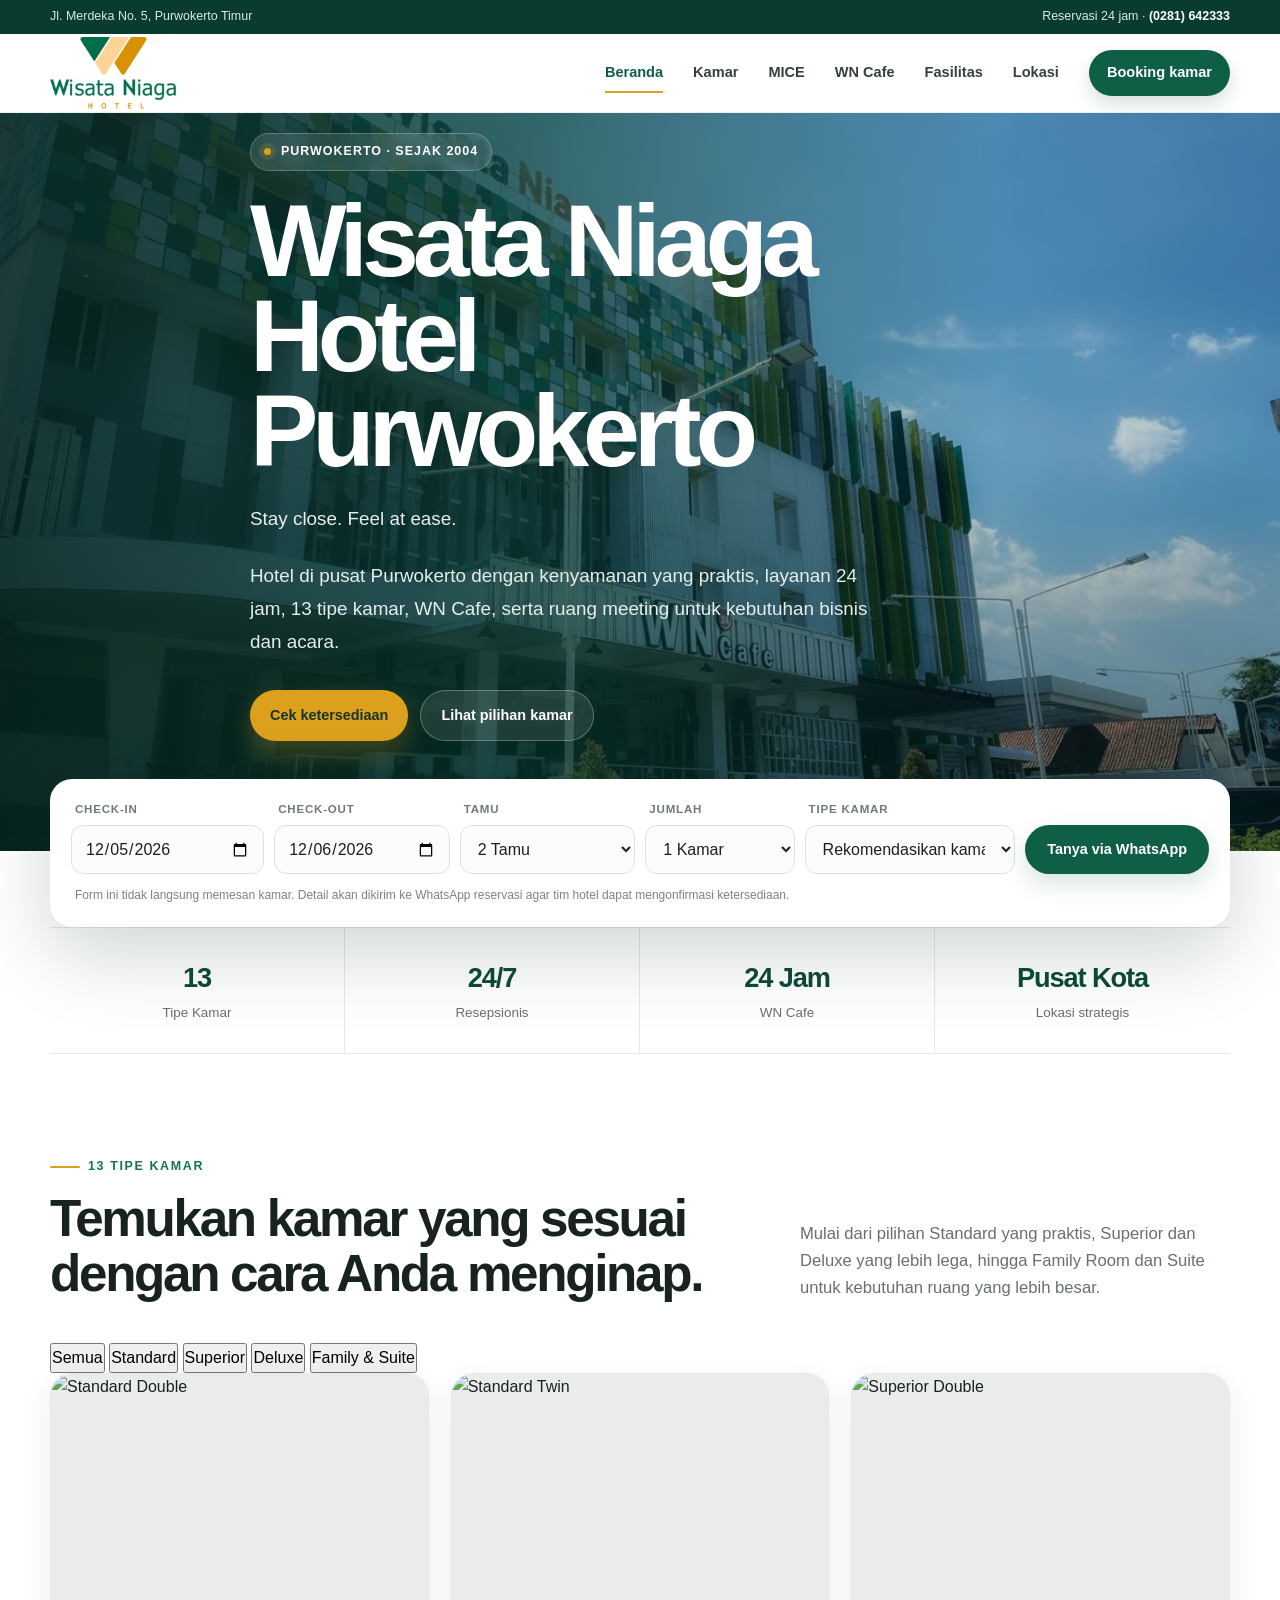
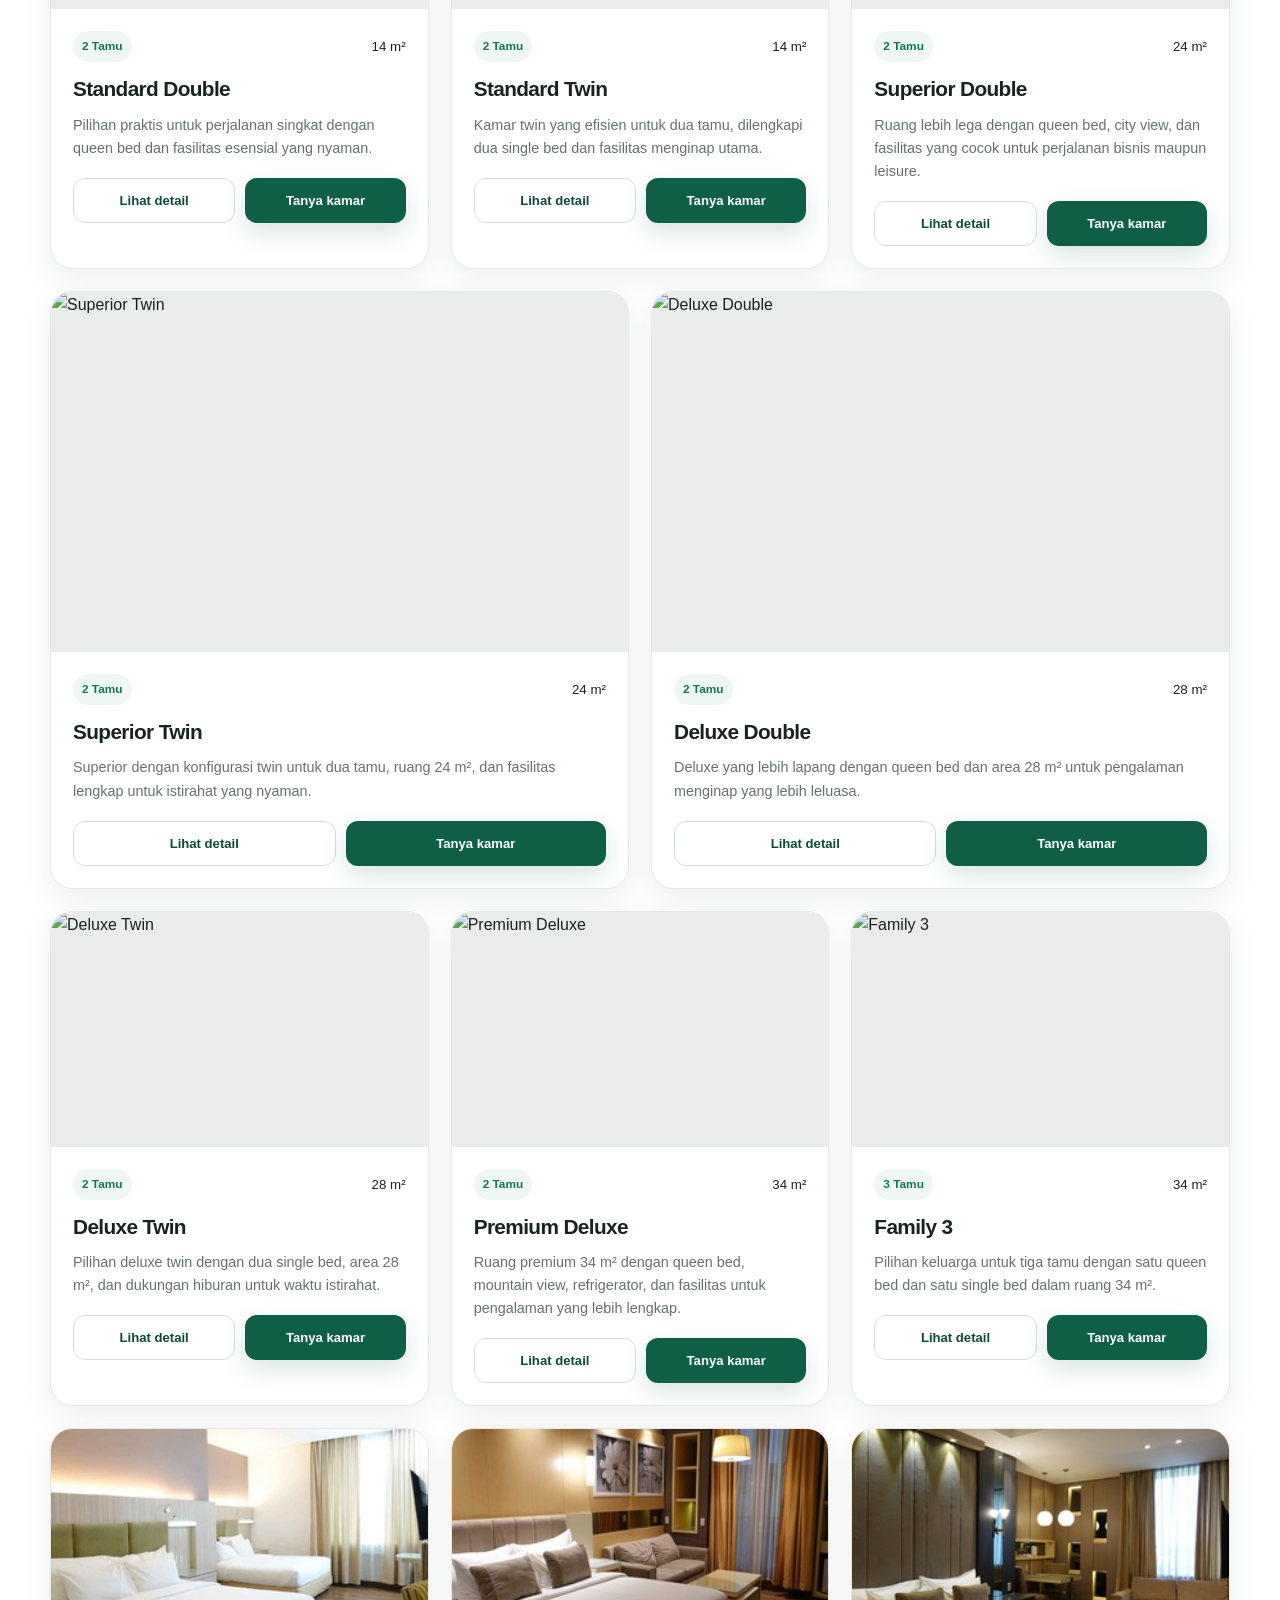
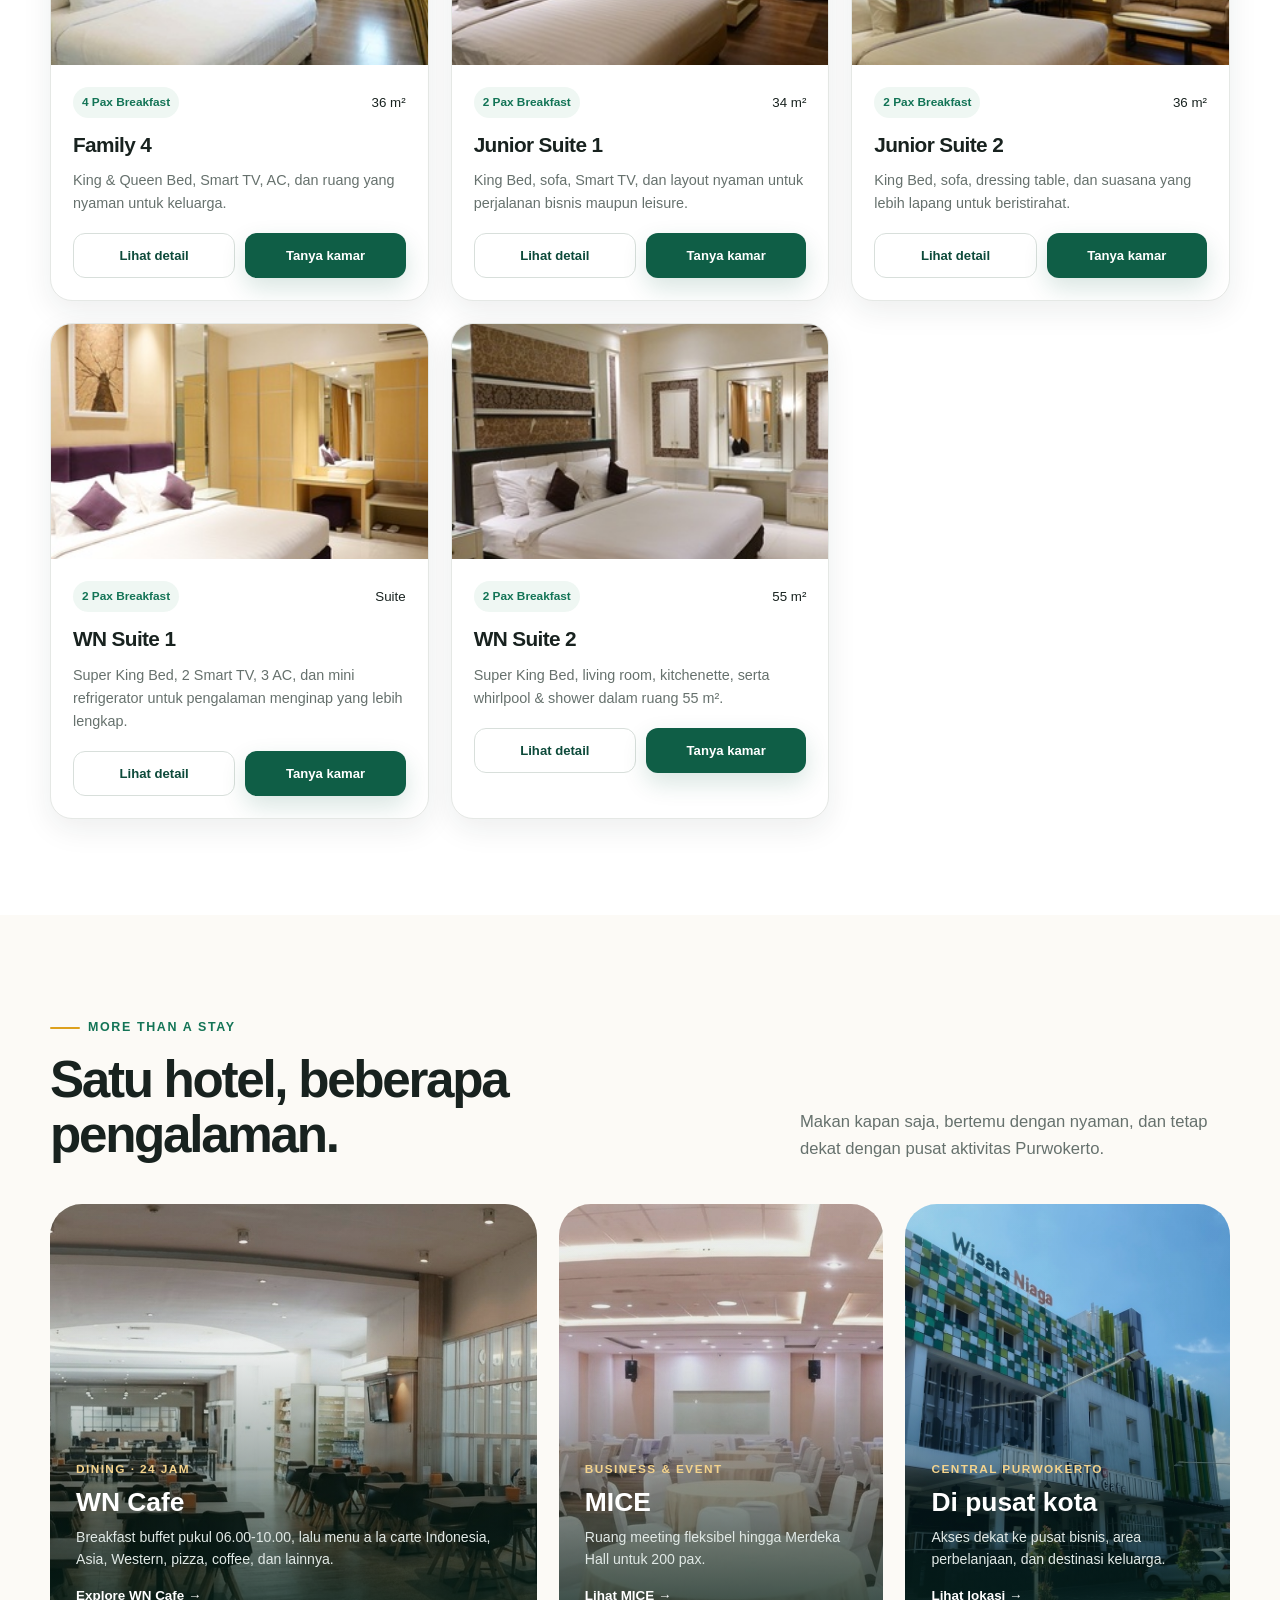
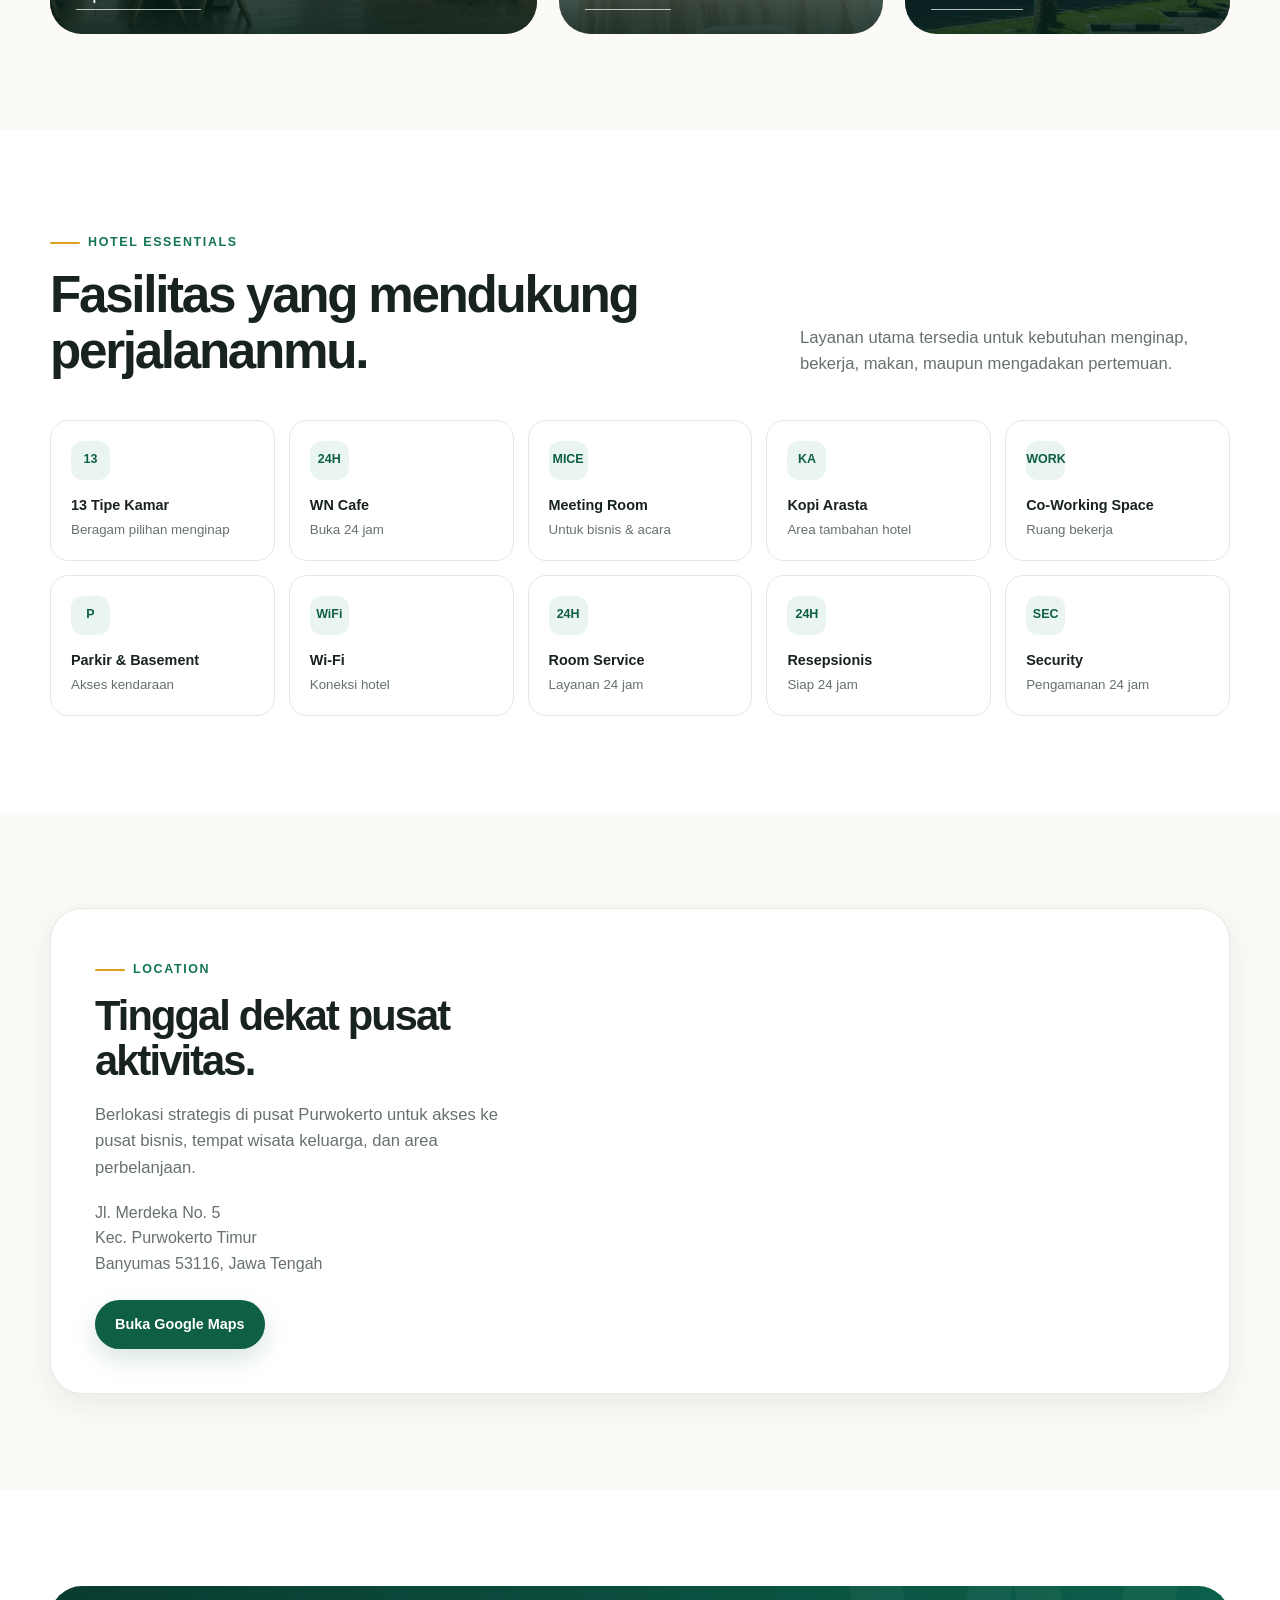
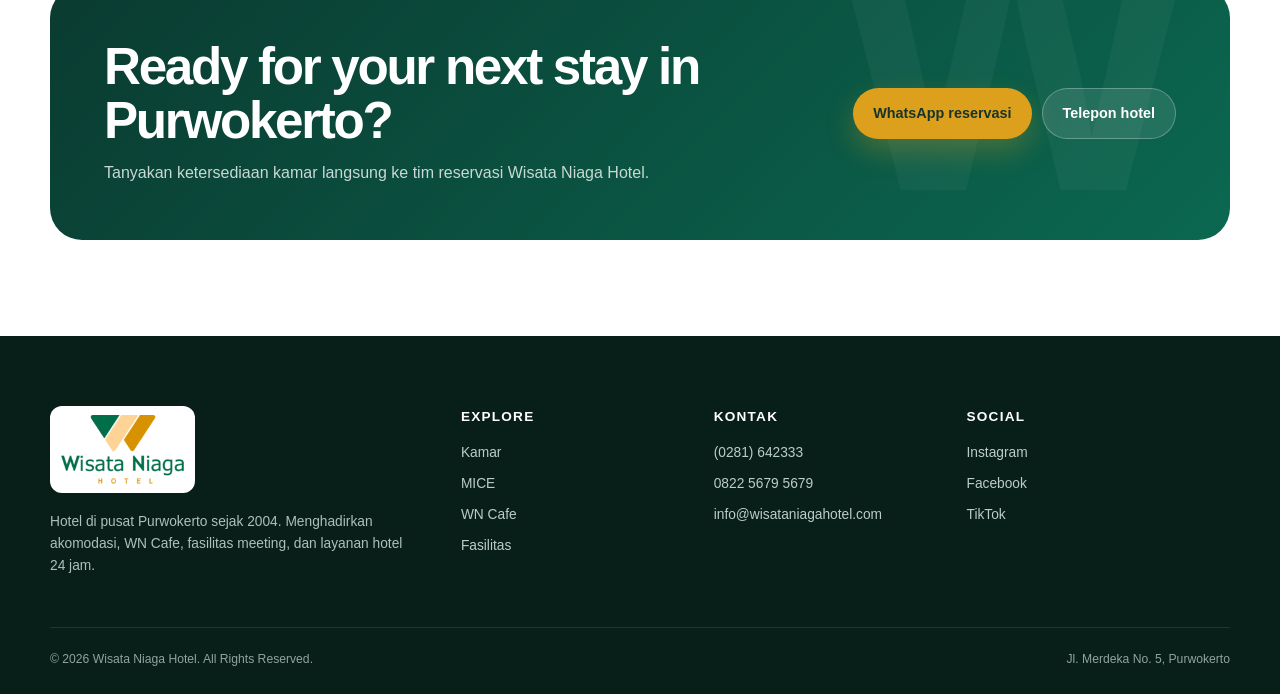
==== commit 964a32a5: "Add files via upload revisi jumlah kamar jadi 13" ====
--- a/index.html
+++ b/index.html
@@ -3,20 +3,86 @@
 <head>
   <meta charset="utf-8">
   <meta name="viewport" content="width=device-width, initial-scale=1">
-  <title>Wisata Niaga Hotel Purwokerto | Nyaman di Pusat Kota</title>
-  <meta name="description" content="Wisata Niaga Hotel Purwokerto - penginapan nyaman di pusat kota sejak 2004. Pilihan kamar, WN Cafe 24 jam, MICE, dan reservasi langsung via WhatsApp.">
+  <title>Wisata Niaga Hotel Purwokerto | Official Website</title>
+  <meta name="description" content="Booking langsung Wisata Niaga Hotel Purwokerto. 13 tipe kamar, WN Cafe 24 jam, fasilitas MICE, lokasi pusat kota, dan reservasi via WhatsApp.">
+  <meta name="robots" content="index,follow,max-image-preview:large,max-snippet:-1,max-video-preview:-1">
   <meta name="theme-color" content="#0a3b31">
-  <link rel="canonical" href="https://wisataniagahotel.com/">
-  <link rel="icon" href="images/favicon-32.png" sizes="32x32">
-  <link rel="manifest" href="site.webmanifest">
+  <link rel="canonical" href="https://www.wisataniagahotel.com/">
+  <link rel="icon" type="image/png" sizes="96x96" href="/images/favicon-96.png">
+  <link rel="shortcut icon" href="/favicon.ico">
+  <link rel="apple-touch-icon" sizes="180x180" href="/images/apple-touch-icon.png">
+  <link rel="manifest" href="/site.webmanifest">
+  <meta property="og:type" content="website">
+  <meta property="og:site_name" content="Wisata Niaga Hotel">
+  <meta property="og:locale" content="id_ID">
+  <meta property="og:title" content="Wisata Niaga Hotel Purwokerto | Official Website">
+  <meta property="og:description" content="Booking langsung Wisata Niaga Hotel Purwokerto. 13 tipe kamar, WN Cafe 24 jam, fasilitas MICE, lokasi pusat kota, dan reservasi via WhatsApp.">
+  <meta property="og:url" content="https://www.wisataniagahotel.com/">
+  <meta property="og:image" content="https://www.wisataniagahotel.com/images/hero.jpg">
+  <meta property="og:image:alt" content="Tampak depan Wisata Niaga Hotel Purwokerto">
+  <meta name="twitter:card" content="summary_large_image">
+  <meta name="twitter:title" content="Wisata Niaga Hotel Purwokerto | Official Website">
+  <meta name="twitter:description" content="Booking langsung Wisata Niaga Hotel Purwokerto. 13 tipe kamar, WN Cafe 24 jam, fasilitas MICE, lokasi pusat kota, dan reservasi via WhatsApp.">
+  <meta name="twitter:image" content="https://www.wisataniagahotel.com/images/hero.jpg">
+  <link rel="preload" as="image" href="images/hero.jpg" fetchpriority="high">
   <link rel="stylesheet" href="css/style.css">
   <script type="application/ld+json">
-  {"@context":"https://schema.org","@type":"Hotel","name":"Wisata Niaga Hotel","url":"https://wisataniagahotel.com","telephone":"+62-281-642333","image":"https://wisataniagahotel.com/images/hero.jpg","address":{"@type":"PostalAddress","streetAddress":"Jl. Merdeka No. 5","postalCode":"53116","addressLocality":"Purwokerto","addressRegion":"Jawa Tengah","addressCountry":"ID"}}
+{
+  "@context": "https://schema.org",
+  "@graph": [
+    {
+      "@type": "WebSite",
+      "@id": "https://www.wisataniagahotel.com/#website",
+      "url": "https://www.wisataniagahotel.com/",
+      "name": "Wisata Niaga Hotel",
+      "alternateName": [
+        "Wisata Niaga",
+        "wisataniagahotel.com"
+      ],
+      "inLanguage": "id-ID"
+    },
+    {
+      "@type": "Hotel",
+      "@id": "https://www.wisataniagahotel.com/#hotel",
+      "name": "Wisata Niaga Hotel",
+      "alternateName": "Wisata Niaga Hotel Purwokerto",
+      "url": "https://www.wisataniagahotel.com/",
+      "description": "Hotel di pusat Purwokerto sejak 2004 dengan 13 tipe kamar, WN Cafe 24 jam, fasilitas MICE, dan reservasi langsung.",
+      "telephone": "+62281642333",
+      "email": "info@wisataniagahotel.com",
+      "logo": "https://www.wisataniagahotel.com/images/logo-wisataniaga.png",
+      "image": [
+        "https://www.wisataniagahotel.com/images/hero.jpg",
+        "https://www.wisataniagahotel.com/images/meeting-room.jpg",
+        "https://www.wisataniagahotel.com/images/cafe.jpg"
+      ],
+      "address": {
+        "@type": "PostalAddress",
+        "streetAddress": "Jl. Merdeka No. 5",
+        "postalCode": "53116",
+        "addressLocality": "Purwokerto",
+        "addressRegion": "Jawa Tengah",
+        "addressCountry": "ID"
+      },
+      "geo": {
+        "@type": "GeoCoordinates",
+        "latitude": -7.4252298,
+        "longitude": 109.236704
+      },
+      "hasMap": "https://maps.google.com/?q=Wisata+Niaga+Hotel+Purwokerto",
+      "sameAs": [
+        "https://www.instagram.com/wisataniagahotel",
+        "https://www.facebook.com/share/18c9C1SMeD/",
+        "https://www.tiktok.com/@wisataniaga.hotel"
+      ]
+    }
+  ]
+}
   </script>
 </head>
 <body>
 <a class="skip-link" href="#main">Lewati ke konten</a>
-<div class="top-strip"><div class="container"><span>Jl. Merdeka No. 5, Kranji, Purwokerto Timur</span><span>Reservasi 24 jam · <a href="tel:0281642333">(0281) 642333</a></span></div></div>
+<div class="top-strip"><div class="container"><span>Jl. Merdeka No. 5, Purwokerto Timur</span><span>Reservasi 24 jam · <a href="tel:0281642333">(0281) 642333</a></span></div></div>
 <header class="site-header">
   <div class="container nav-wrap">
     <a class="brand" href="index.html" aria-label="Wisata Niaga Hotel - Beranda"><img src="images/logo-wisataniaga.png" alt="Wisata Niaga Hotel"></a>
@@ -35,11 +101,12 @@
 
 <main id="main">
   <section class="hero" aria-labelledby="hero-title">
-    <img class="hero-bg" src="images/hero.jpg" alt="Tampak depan Wisata Niaga Hotel Purwokerto">
+    <img class="hero-bg" src="images/hero.jpg" fetchpriority="high" alt="Tampak depan Wisata Niaga Hotel Purwokerto">
     <div class="container hero-content">
       <div class="hero-kicker"><i></i> Purwokerto · Sejak 2004</div>
-      <h1 id="hero-title">Stay close.<br>Feel at ease.</h1>
-      <p>Hotel di pusat Purwokerto dengan kenyamanan yang praktis, layanan 24 jam, pilihan kamar yang lengkap, WN Cafe, serta ruang meeting untuk kebutuhan bisnis dan acara.</p>
+      <h1 id="hero-title">Wisata Niaga Hotel<br><span>Purwokerto</span></h1>
+      <p class="hero-tagline">Stay close. Feel at ease.</p>
+      <p class="hero-description">Hotel di pusat Purwokerto dengan kenyamanan yang praktis, layanan 24 jam, 13 tipe kamar, WN Cafe, serta ruang meeting untuk kebutuhan bisnis dan acara.</p>
       <div class="hero-actions">
         <a class="btn btn-primary" href="#booking">Cek ketersediaan</a>
         <a class="btn btn-ghost" href="#kamar">Lihat pilihan kamar</a>
@@ -54,7 +121,7 @@
         <div class="field"><label for="checkout">Check-out</label><input id="checkout" name="checkout" type="date" required></div>
         <div class="field"><label for="guests">Tamu</label><select id="guests" name="guests"><option>1 Tamu</option><option selected>2 Tamu</option><option>3 Tamu</option><option>4 Tamu</option><option>5+ Tamu</option></select></div>
         <div class="field"><label for="rooms">Jumlah</label><select id="rooms" name="rooms"><option>1 Kamar</option><option>2 Kamar</option><option>3 Kamar</option><option>4+ Kamar</option></select></div>
-        <div class="field"><label for="room-type">Tipe kamar</label><select id="room-type" name="room"><option>Rekomendasikan kamar</option><option>Family Room 4</option><option>Junior Suite 1</option><option>Junior Suite 2</option><option>WN Suite 1</option><option>WN Suite 2</option></select></div>
+        <div class="field"><label for="room-type">Tipe kamar</label><select id="room-type" name="room"><option>Rekomendasikan kamar</option><option>Standard Double</option><option>Standard Twin</option><option>Superior Double</option><option>Superior Twin</option><option>Deluxe Double</option><option>Deluxe Twin</option><option>Premium Deluxe</option><option>Family 3</option><option>Family 4</option><option>Junior Suite 1</option><option>Junior Suite 2</option><option>WN Suite 1</option><option>WN Suite 2</option></select></div>
         <button class="btn btn-green booking-submit" type="submit">Tanya via WhatsApp</button>
         <p class="booking-note">Form ini tidak langsung memesan kamar. Detail akan dikirim ke WhatsApp reservasi agar tim hotel dapat mengonfirmasi ketersediaan.</p>
       </form>
@@ -63,7 +130,7 @@
 
   <section class="container" aria-label="Ringkasan hotel">
     <div class="stats reveal">
-      <div class="stat"><strong>198</strong><span>Kamar</span></div>
+      <div class="stat"><strong>13</strong><span>Tipe Kamar</span></div>
       <div class="stat"><strong>24/7</strong><span>Resepsionis</span></div>
       <div class="stat"><strong>24 Jam</strong><span>WN Cafe</span></div>
       <div class="stat"><strong>Pusat Kota</strong><span>Lokasi strategis</span></div>
@@ -73,27 +140,66 @@
   <section class="section" id="kamar">
     <div class="container">
       <div class="section-head reveal">
-        <div><span class="eyebrow">Stay your way</span><h2 class="section-title">Pilih ruang istirahat yang paling pas.</h2></div>
-        <p class="section-lead">Dari kamar keluarga hingga suite yang lebih luas. Semua pilihan dibuat untuk pengalaman menginap yang tenang dan praktis.</p>
+        <div><span class="eyebrow">13 Tipe Kamar</span><h2 class="section-title">Temukan kamar yang sesuai dengan cara Anda menginap.</h2></div>
+        <p class="section-lead">Mulai dari pilihan Standard yang praktis, Superior dan Deluxe yang lebih lega, hingga Family Room dan Suite untuk kebutuhan ruang yang lebih besar.</p>
+      </div>
+      <div class="room-filter reveal" role="group" aria-label="Filter tipe kamar">
+        <button class="room-filter-btn active" type="button" data-room-filter="all" aria-pressed="true">Semua</button>
+        <button class="room-filter-btn" type="button" data-room-filter="standard" aria-pressed="false">Standard</button>
+        <button class="room-filter-btn" type="button" data-room-filter="superior" aria-pressed="false">Superior</button>
+        <button class="room-filter-btn" type="button" data-room-filter="deluxe" aria-pressed="false">Deluxe</button>
+        <button class="room-filter-btn" type="button" data-room-filter="family-suite" aria-pressed="false">Family & Suite</button>
       </div>
       <div class="room-grid">
-        <article class="room-card reveal">
-          <div class="room-image"><img src="images/kamar-family.jpg" alt="Family Room 4" loading="lazy"></div>
-          <div class="room-body"><div class="room-meta"><span>4 Pax Breakfast</span><small>36 m²</small></div><h3>Family Room 4</h3><p>King & Queen Bed, Smart TV, AC, dan ruang yang nyaman untuk keluarga.</p><div class="room-actions"><button class="btn btn-outline" type="button" data-room="family">Lihat detail</button><a class="btn btn-green" target="_blank" rel="noopener" href="https://wa.me/6282256795679?text=Halo%20Wisata%20Niaga%20Hotel%2C%20saya%20ingin%20menanyakan%20Family%20Room%204.">Tanya kamar</a></div></div>
-        </article>
-        <article class="room-card reveal">
+        <article class="room-card reveal" data-room-category="standard">
+          <div class="room-image"><img src="images/standard-double.jpg" alt="Standard Double" loading="lazy"></div>
+          <div class="room-body"><div class="room-meta"><span>2 Tamu</span><small>14 m²</small></div><h3>Standard Double</h3><p>Pilihan praktis untuk perjalanan singkat dengan queen bed dan fasilitas esensial yang nyaman.</p><div class="room-actions"><button class="btn btn-outline" type="button" data-room="standardDouble">Lihat detail</button><a class="btn btn-green" target="_blank" rel="noopener" href="https://wa.me/6282256795679?text=Halo%20Wisata%20Niaga%20Hotel%2C%20saya%20ingin%20menanyakan%20Standard%20Double.">Tanya kamar</a></div></div>
+        </article>
+        <article class="room-card reveal" data-room-category="standard">
+          <div class="room-image"><img src="images/standard-twin.jpg" alt="Standard Twin" loading="lazy"></div>
+          <div class="room-body"><div class="room-meta"><span>2 Tamu</span><small>14 m²</small></div><h3>Standard Twin</h3><p>Kamar twin yang efisien untuk dua tamu, dilengkapi dua single bed dan fasilitas menginap utama.</p><div class="room-actions"><button class="btn btn-outline" type="button" data-room="standardTwin">Lihat detail</button><a class="btn btn-green" target="_blank" rel="noopener" href="https://wa.me/6282256795679?text=Halo%20Wisata%20Niaga%20Hotel%2C%20saya%20ingin%20menanyakan%20Standard%20Twin.">Tanya kamar</a></div></div>
+        </article>
+        <article class="room-card reveal" data-room-category="superior">
+          <div class="room-image"><img src="images/superior-double.jpg" alt="Superior Double" loading="lazy"></div>
+          <div class="room-body"><div class="room-meta"><span>2 Tamu</span><small>24 m²</small></div><h3>Superior Double</h3><p>Ruang lebih lega dengan queen bed, city view, dan fasilitas yang cocok untuk perjalanan bisnis maupun leisure.</p><div class="room-actions"><button class="btn btn-outline" type="button" data-room="superiorDouble">Lihat detail</button><a class="btn btn-green" target="_blank" rel="noopener" href="https://wa.me/6282256795679?text=Halo%20Wisata%20Niaga%20Hotel%2C%20saya%20ingin%20menanyakan%20Superior%20Double.">Tanya kamar</a></div></div>
+        </article>
+        <article class="room-card reveal" data-room-category="superior">
+          <div class="room-image"><img src="images/superior-twin.jpg" alt="Superior Twin" loading="lazy"></div>
+          <div class="room-body"><div class="room-meta"><span>2 Tamu</span><small>24 m²</small></div><h3>Superior Twin</h3><p>Superior dengan konfigurasi twin untuk dua tamu, ruang 24 m², dan fasilitas lengkap untuk istirahat yang nyaman.</p><div class="room-actions"><button class="btn btn-outline" type="button" data-room="superiorTwin">Lihat detail</button><a class="btn btn-green" target="_blank" rel="noopener" href="https://wa.me/6282256795679?text=Halo%20Wisata%20Niaga%20Hotel%2C%20saya%20ingin%20menanyakan%20Superior%20Twin.">Tanya kamar</a></div></div>
+        </article>
+        <article class="room-card reveal" data-room-category="deluxe">
+          <div class="room-image"><img src="images/deluxe-double.jpg" alt="Deluxe Double" loading="lazy"></div>
+          <div class="room-body"><div class="room-meta"><span>2 Tamu</span><small>28 m²</small></div><h3>Deluxe Double</h3><p>Deluxe yang lebih lapang dengan queen bed dan area 28 m² untuk pengalaman menginap yang lebih leluasa.</p><div class="room-actions"><button class="btn btn-outline" type="button" data-room="deluxeDouble">Lihat detail</button><a class="btn btn-green" target="_blank" rel="noopener" href="https://wa.me/6282256795679?text=Halo%20Wisata%20Niaga%20Hotel%2C%20saya%20ingin%20menanyakan%20Deluxe%20Double.">Tanya kamar</a></div></div>
+        </article>
+        <article class="room-card reveal" data-room-category="deluxe">
+          <div class="room-image"><img src="images/deluxe-twin.jpg" alt="Deluxe Twin" loading="lazy"></div>
+          <div class="room-body"><div class="room-meta"><span>2 Tamu</span><small>28 m²</small></div><h3>Deluxe Twin</h3><p>Pilihan deluxe twin dengan dua single bed, area 28 m², dan dukungan hiburan untuk waktu istirahat.</p><div class="room-actions"><button class="btn btn-outline" type="button" data-room="deluxeTwin">Lihat detail</button><a class="btn btn-green" target="_blank" rel="noopener" href="https://wa.me/6282256795679?text=Halo%20Wisata%20Niaga%20Hotel%2C%20saya%20ingin%20menanyakan%20Deluxe%20Twin.">Tanya kamar</a></div></div>
+        </article>
+        <article class="room-card reveal" data-room-category="deluxe">
+          <div class="room-image"><img src="images/premium-deluxe.jpg" alt="Premium Deluxe" loading="lazy"></div>
+          <div class="room-body"><div class="room-meta"><span>2 Tamu</span><small>34 m²</small></div><h3>Premium Deluxe</h3><p>Ruang premium 34 m² dengan queen bed, mountain view, refrigerator, dan fasilitas untuk pengalaman yang lebih lengkap.</p><div class="room-actions"><button class="btn btn-outline" type="button" data-room="premiumDeluxe">Lihat detail</button><a class="btn btn-green" target="_blank" rel="noopener" href="https://wa.me/6282256795679?text=Halo%20Wisata%20Niaga%20Hotel%2C%20saya%20ingin%20menanyakan%20Premium%20Deluxe.">Tanya kamar</a></div></div>
+        </article>
+        <article class="room-card reveal" data-room-category="family-suite">
+          <div class="room-image"><img src="images/family-3.jpg" alt="Family 3" loading="lazy"></div>
+          <div class="room-body"><div class="room-meta"><span>3 Tamu</span><small>34 m²</small></div><h3>Family 3</h3><p>Pilihan keluarga untuk tiga tamu dengan satu queen bed dan satu single bed dalam ruang 34 m².</p><div class="room-actions"><button class="btn btn-outline" type="button" data-room="family3">Lihat detail</button><a class="btn btn-green" target="_blank" rel="noopener" href="https://wa.me/6282256795679?text=Halo%20Wisata%20Niaga%20Hotel%2C%20saya%20ingin%20menanyakan%20Family%203.">Tanya kamar</a></div></div>
+        </article>
+        <article class="room-card reveal" data-room-category="family-suite">
+          <div class="room-image"><img src="images/kamar-family.jpg" alt="Family 4" loading="lazy"></div>
+          <div class="room-body"><div class="room-meta"><span>4 Pax Breakfast</span><small>36 m²</small></div><h3>Family 4</h3><p>King & Queen Bed, Smart TV, AC, dan ruang yang nyaman untuk keluarga.</p><div class="room-actions"><button class="btn btn-outline" type="button" data-room="family4">Lihat detail</button><a class="btn btn-green" target="_blank" rel="noopener" href="https://wa.me/6282256795679?text=Halo%20Wisata%20Niaga%20Hotel%2C%20saya%20ingin%20menanyakan%20Family%20Room%204.">Tanya kamar</a></div></div>
+        </article>
+        <article class="room-card reveal" data-room-category="family-suite">
           <div class="room-image"><img src="images/kamar-junior1.jpg" alt="Junior Suite 1" loading="lazy"></div>
           <div class="room-body"><div class="room-meta"><span>2 Pax Breakfast</span><small>34 m²</small></div><h3>Junior Suite 1</h3><p>King Bed, sofa, Smart TV, dan layout nyaman untuk perjalanan bisnis maupun leisure.</p><div class="room-actions"><button class="btn btn-outline" type="button" data-room="junior1">Lihat detail</button><a class="btn btn-green" target="_blank" rel="noopener" href="https://wa.me/6282256795679?text=Halo%20Wisata%20Niaga%20Hotel%2C%20saya%20ingin%20menanyakan%20Junior%20Suite%201.">Tanya kamar</a></div></div>
         </article>
-        <article class="room-card reveal">
+        <article class="room-card reveal" data-room-category="family-suite">
           <div class="room-image"><img src="images/kamar-junior2.jpg" alt="Junior Suite 2" loading="lazy"></div>
           <div class="room-body"><div class="room-meta"><span>2 Pax Breakfast</span><small>36 m²</small></div><h3>Junior Suite 2</h3><p>King Bed, sofa, dressing table, dan suasana yang lebih lapang untuk beristirahat.</p><div class="room-actions"><button class="btn btn-outline" type="button" data-room="junior2">Lihat detail</button><a class="btn btn-green" target="_blank" rel="noopener" href="https://wa.me/6282256795679?text=Halo%20Wisata%20Niaga%20Hotel%2C%20saya%20ingin%20menanyakan%20Junior%20Suite%202.">Tanya kamar</a></div></div>
         </article>
-        <article class="room-card reveal">
+        <article class="room-card reveal" data-room-category="family-suite">
           <div class="room-image"><img src="images/kamar-wnsuite.jpg" alt="WN Suite 1" loading="lazy"></div>
           <div class="room-body"><div class="room-meta"><span>2 Pax Breakfast</span><small>Suite</small></div><h3>WN Suite 1</h3><p>Super King Bed, 2 Smart TV, 3 AC, dan mini refrigerator untuk pengalaman menginap yang lebih lengkap.</p><div class="room-actions"><button class="btn btn-outline" type="button" data-room="wnsuite1">Lihat detail</button><a class="btn btn-green" target="_blank" rel="noopener" href="https://wa.me/6282256795679?text=Halo%20Wisata%20Niaga%20Hotel%2C%20saya%20ingin%20menanyakan%20WN%20Suite%201.">Tanya kamar</a></div></div>
         </article>
-        <article class="room-card reveal">
+        <article class="room-card reveal" data-room-category="family-suite">
           <div class="room-image"><img src="images/kamar-wnsuite2.jpg" alt="WN Suite 2" loading="lazy"></div>
           <div class="room-body"><div class="room-meta"><span>2 Pax Breakfast</span><small>55 m²</small></div><h3>WN Suite 2</h3><p>Super King Bed, living room, kitchenette, serta whirlpool & shower dalam ruang 55 m².</p><div class="room-actions"><button class="btn btn-outline" type="button" data-room="wnsuite2">Lihat detail</button><a class="btn btn-green" target="_blank" rel="noopener" href="https://wa.me/6282256795679?text=Halo%20Wisata%20Niaga%20Hotel%2C%20saya%20ingin%20menanyakan%20WN%20Suite%202.">Tanya kamar</a></div></div>
         </article>
@@ -116,7 +222,7 @@
     <div class="container">
       <div class="section-head reveal"><div><span class="eyebrow">Hotel essentials</span><h2 class="section-title">Fasilitas yang mendukung perjalananmu.</h2></div><p class="section-lead">Layanan utama tersedia untuk kebutuhan menginap, bekerja, makan, maupun mengadakan pertemuan.</p></div>
       <div class="facility-grid">
-        <div class="facility reveal"><span class="icon">198</span><strong>198 Kamar</strong><small>Pilihan akomodasi</small></div>
+        <div class="facility reveal"><span class="icon">13</span><strong>13 Tipe Kamar</strong><small>Beragam pilihan menginap</small></div>
         <div class="facility reveal"><span class="icon">24H</span><strong>WN Cafe</strong><small>Buka 24 jam</small></div>
         <div class="facility reveal"><span class="icon">MICE</span><strong>Meeting Room</strong><small>Untuk bisnis & acara</small></div>
         <div class="facility reveal"><span class="icon">KA</span><strong>Kopi Arasta</strong><small>Area tambahan hotel</small></div>
@@ -133,7 +239,7 @@
   <section class="section section-soft" id="lokasi">
     <div class="container">
       <div class="location-card reveal">
-        <div class="location-copy"><span class="eyebrow">Location</span><h2 class="section-title" style="font-size:2.6rem">Tinggal dekat pusat aktivitas.</h2><p class="section-lead">Berlokasi strategis di pusat Purwokerto untuk akses ke pusat bisnis, tempat wisata keluarga, dan area perbelanjaan.</p><address>Jl. Merdeka No. 5<br>Kranji, Kec. Purwokerto Timur<br>Banyumas 53116, Jawa Tengah</address><a class="btn btn-green" target="_blank" rel="noopener" href="https://maps.google.com/?q=Wisata+Niaga+Hotel+Purwokerto">Buka Google Maps</a></div>
+        <div class="location-copy"><span class="eyebrow">Location</span><h2 class="section-title" style="font-size:2.6rem">Tinggal dekat pusat aktivitas.</h2><p class="section-lead">Berlokasi strategis di pusat Purwokerto untuk akses ke pusat bisnis, tempat wisata keluarga, dan area perbelanjaan.</p><address>Jl. Merdeka No. 5<br>Kec. Purwokerto Timur<br>Banyumas 53116, Jawa Tengah</address><a class="btn btn-green" target="_blank" rel="noopener" href="https://maps.google.com/?q=Wisata+Niaga+Hotel+Purwokerto">Buka Google Maps</a></div>
         <div class="location-map"><iframe title="Peta Wisata Niaga Hotel" loading="lazy" allowfullscreen src="https://www.google.com/maps/embed?pb=!1m18!1m12!1m3!1d3956.361108291931!2d109.23670399999!3d-7.4252298!2m3!1f0!2f0!3f0!3m2!1i1024!2i768!4f13.1!3m3!1m2!1s0x2e655e8838fc674f%3A0xc37196ebd9e1387b!2sWisata%20Niaga%20Hotel!5e0!3m2!1sen!2sid!4v1784029797541!5m2!1sen!2sid"></iframe></div>
       </div>
     </div>
@@ -144,8 +250,27 @@
   </section>
 </main>
 
-<dialog class="dialog" id="room-dialog" aria-label="Detail kamar">
-  <div class="dialog-grid"><div class="dialog-image"><img data-dialog-image src="images/kamar-family.jpg" alt=""></div><div class="dialog-body"><button class="dialog-close" type="button" aria-label="Tutup" data-dialog-close>×</button><h2 data-dialog-title>Detail kamar</h2><p class="subtitle" data-dialog-subtitle></p><div class="dialog-features" data-dialog-features></div><div class="dialog-actions"><a class="btn btn-green btn-wide" target="_blank" rel="noopener" data-dialog-book href="#">Tanya via WhatsApp</a><button class="btn btn-outline btn-wide" type="button" data-dialog-close>Tutup</button></div></div></div>
+<dialog class="dialog" id="room-dialog" aria-labelledby="dialog-room-title">
+  <div class="dialog-grid">
+    <div class="dialog-image">
+      <img data-dialog-image src="images/kamar-family.jpg" alt="">
+      <div class="dialog-image-badge"><span>Wisata Niaga Hotel</span><strong data-dialog-image-label>Room Preview</strong></div>
+    </div>
+    <div class="dialog-body">
+      <button class="dialog-close" type="button" aria-label="Tutup detail kamar" data-dialog-close>×</button>
+      <span class="dialog-eyebrow">Room details</span>
+      <h2 id="dialog-room-title" data-dialog-title>Detail kamar</h2>
+      <p class="subtitle" data-dialog-subtitle></p>
+      <p class="dialog-description" data-dialog-description></p>
+      <div class="dialog-section-label">Fasilitas utama</div>
+      <div class="dialog-features" data-dialog-features></div>
+      <p class="dialog-note">Ketersediaan dan penawaran kamar dikonfirmasi langsung oleh tim reservasi.</p>
+      <div class="dialog-actions">
+        <button class="btn btn-outline btn-wide" type="button" data-dialog-select>Pilih kamar ini</button>
+        <a class="btn btn-green btn-wide" target="_blank" rel="noopener" data-dialog-book href="#">Tanya via WhatsApp</a>
+      </div>
+    </div>
+  </div>
 </dialog>
 
 <footer class="site-footer">
